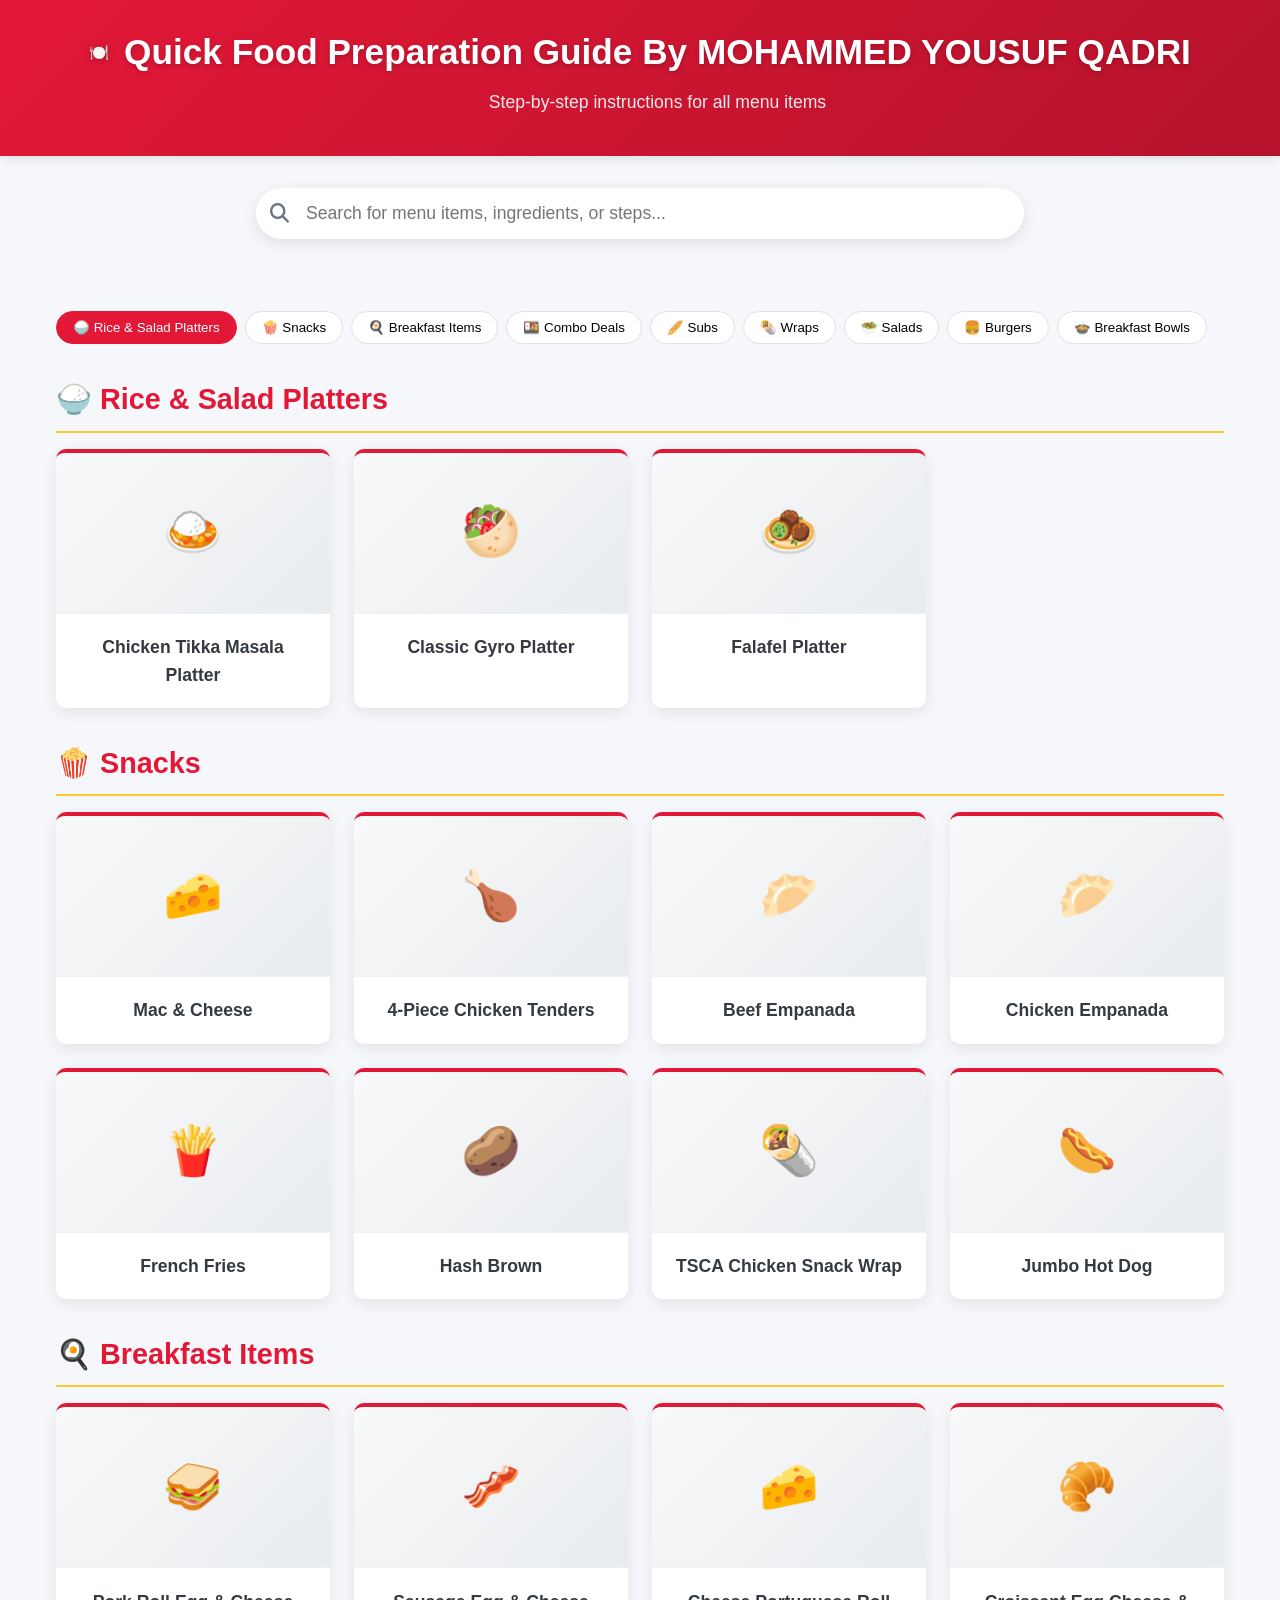
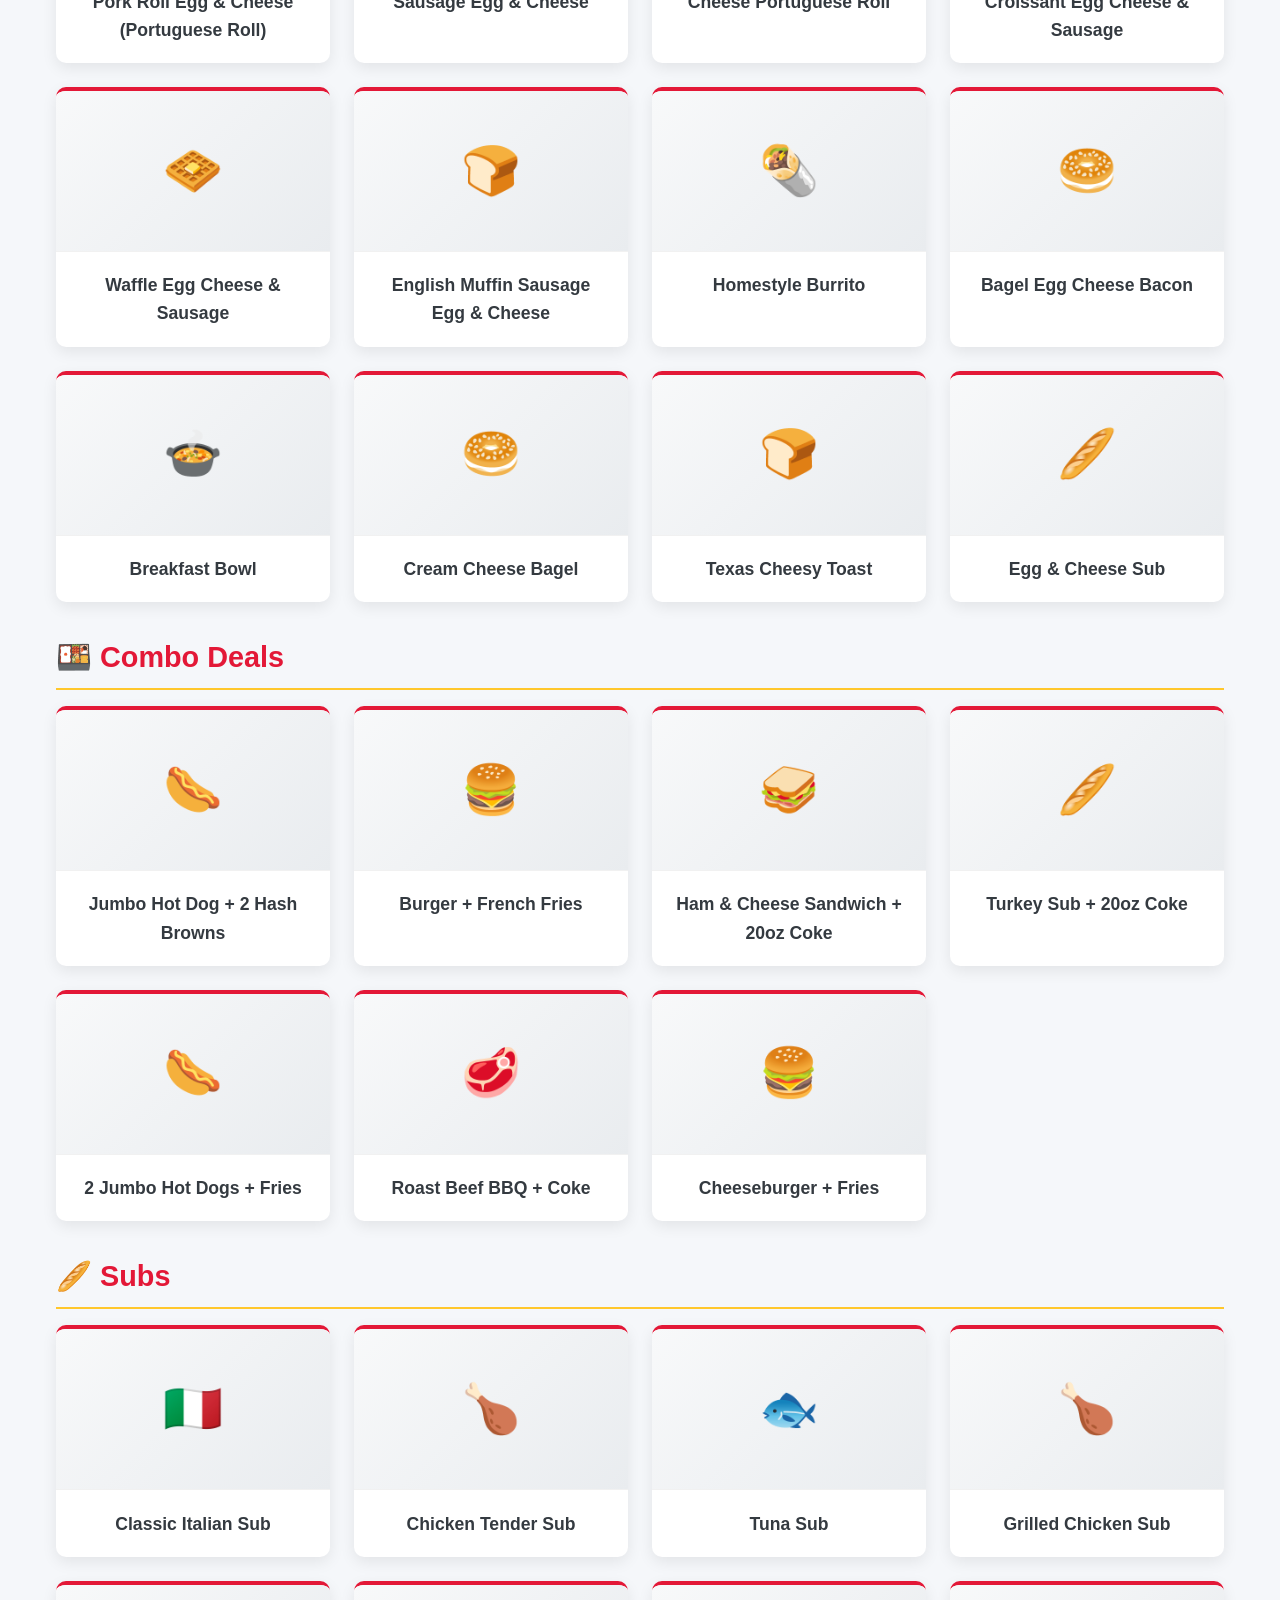
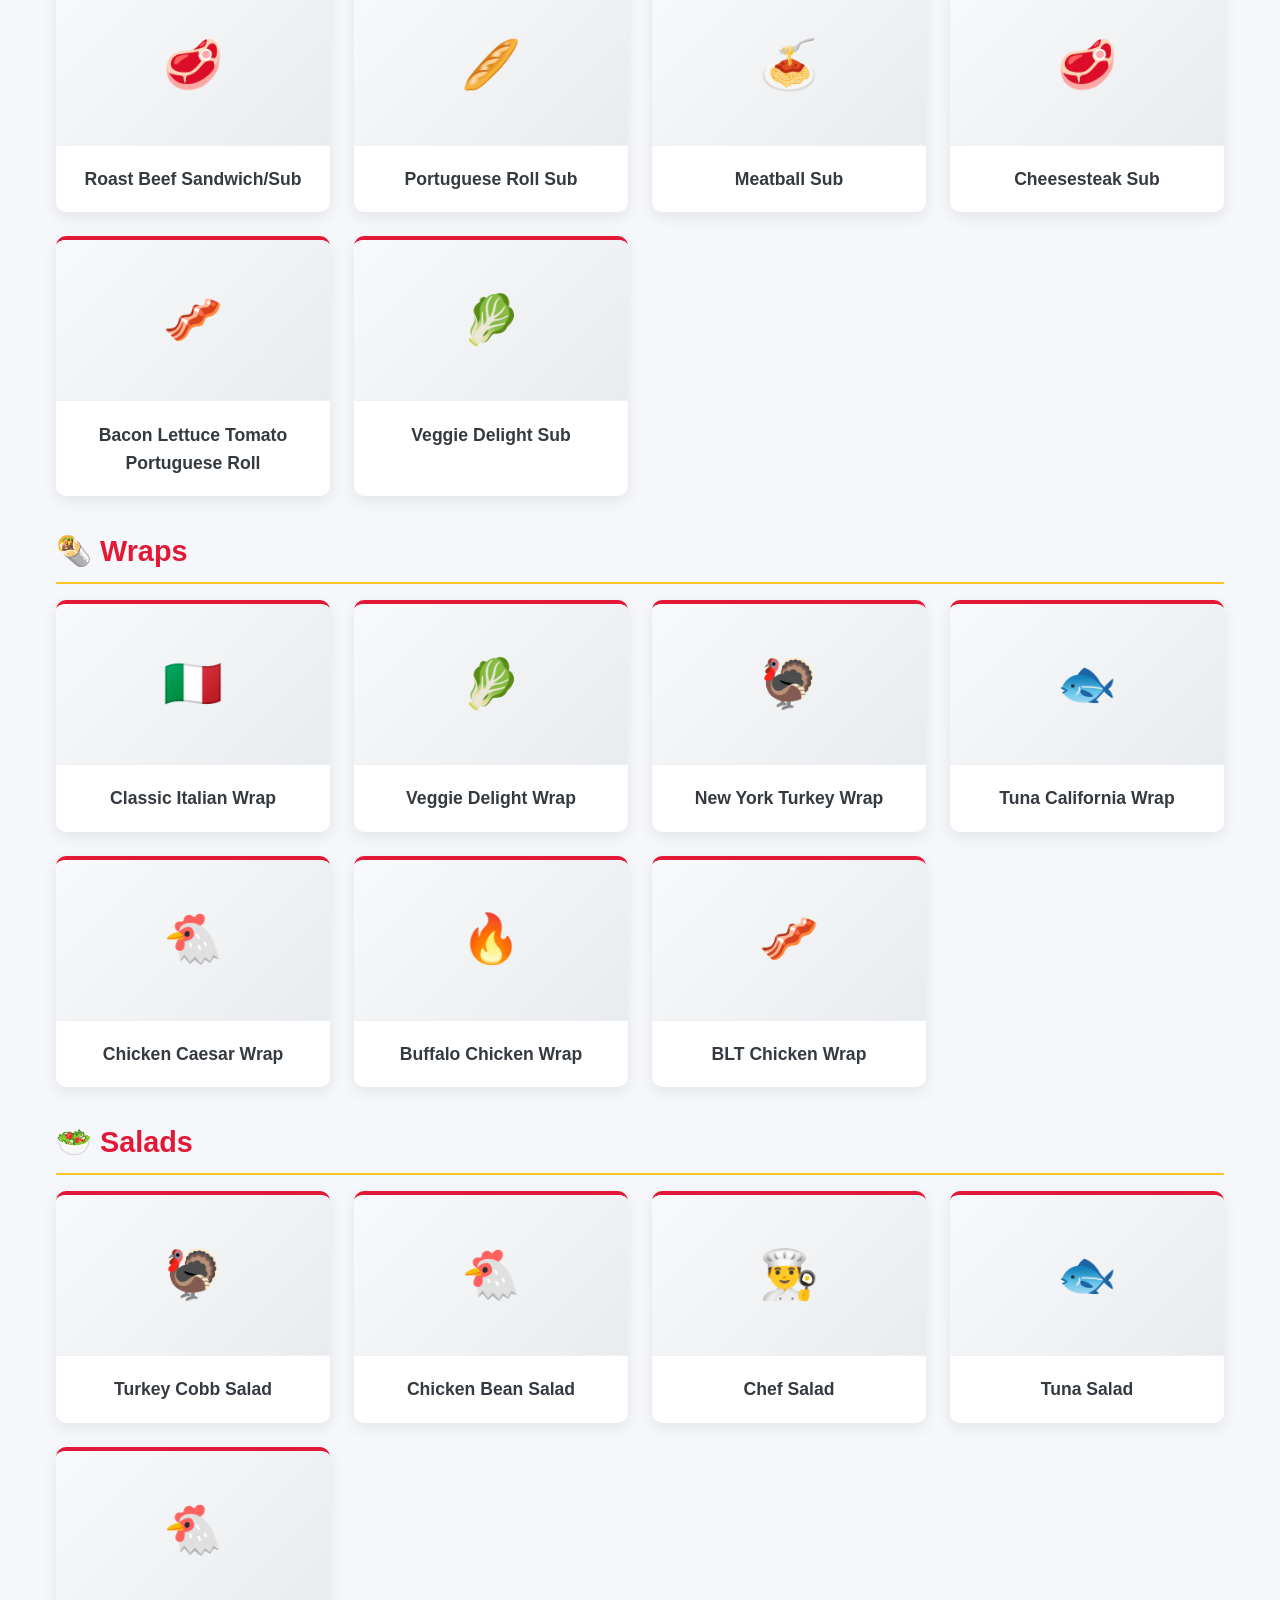
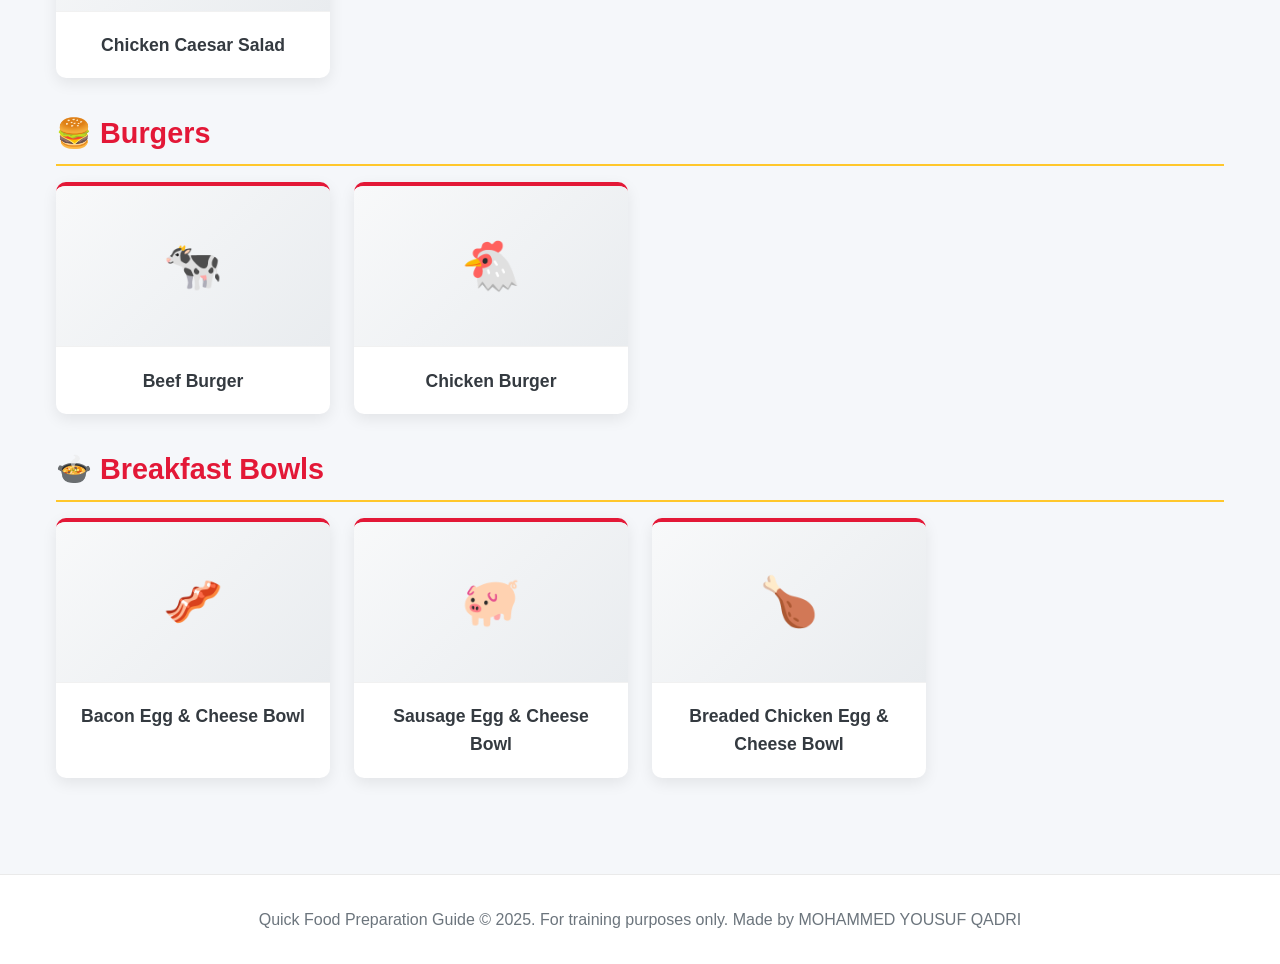
==== index.html @ 15a3b738 "Add files via upload" ====
<!DOCTYPE html>
<html lang="en">
  <head>
    <meta charset="UTF-8" />
    <meta name="viewport" content="width=device-width, initial-scale=1.0" />
    <title>Quick Food Preparation Guide</title>
    <link
      rel="stylesheet"
      href="https://cdnjs.cloudflare.com/ajax/libs/font-awesome/6.4.0/css/all.min.css"
    />
    <link rel="stylesheet" href="style.css" />
  </head>
  <body>
    <header>
      <div class="logo-container">
        <div class="logo">🍽️</div>
        <div>
          <h1>Quick Food Preparation Guide By MOHAMMED YOUSUF QADRI</h1>
          <p class="subtitle">Step-by-step instructions for all menu items</p>
        </div>
      </div>
    </header>

    <div class="search-container">
      <i class="fas fa-search search-icon"></i>
      <input
        type="text"
        class="search-box"
        id="searchInput"
        placeholder="Search for menu items, ingredients, or steps..."
      />
    </div>

    <div class="main-container">
      <div class="section-nav" id="sectionNav">
        <!-- Section navigation buttons will be added here -->
      </div>

      <div id="sectionsContainer">
        <!-- Sections will be dynamically added here -->
      </div>

      <div class="no-results" id="noResults">
        <i class="fas fa-search fa-2x" style="margin-bottom: 1rem"></i>
        <p>No matching items found. Try a different search term.</p>
      </div>
    </div>

    <div class="steps-modal" id="stepsModal">
      <div class="modal-content">
        <div class="modal-header">
          <h2 class="modal-title" id="modalTitle">Procedure Title</h2>
          <button class="close-btn" id="closeModal">&times;</button>
        </div>
        <div class="modal-body" id="modalBody">
          <!-- Content will be dynamically added here -->
        </div>
      </div>
    </div>

    <footer>
      <p>
        Quick Food Preparation Guide &copy; 2025. For training purposes only.
        Made by MOHAMMED YOUSUF QADRI
      </p>
    </footer>

    <script>
      // Food preparation data organized by sections
      const foodSections = [
        {
          id: "rice-salad-platters",
          title: "Rice & Salad Platters",
          icon: "🍚",
          items: [
            {
              id: 1,
              title: "Chicken Tikka Masala Platter",
              image: "🍛",
              ingredients: [
                "3 scoops rice",
                "Chicken chopped",
                "Tikka masala sauce",
              ],
              steps: [
                "Put 3 scoops rice in bowl.",
                "Add chopped chicken tikka.",
                "Pour tikka masala sauce on top.",
                "Mix slightly.",
                "Microwave 30 sec.",
                "Serve.",
              ],
            },
            {
              id: 2,
              title: "Classic Gyro Platter",
              image: "🥙",
              ingredients: ["3 scoops rice", "Gyro slices", "Ranch"],
              steps: [
                "Add 3 scoops rice.",
                "Put gyro pieces on top.",
                "Add ranch on top.",
                "Microwave 30 sec.",
                "Serve.",
              ],
            },
            {
              id: 3,
              title: "Falafel Platter",
              image: "🧆",
              ingredients: ["3 scoops rice", "Falafel pieces", "Ranch"],
              steps: [
                "Add rice.",
                "Add falafel on top.",
                "Add ranch.",
                "Microwave 30 sec.",
                "Serve.",
              ],
            },
          ],
        },
        {
          id: "snacks",
          title: "Snacks",
          icon: "🍿",
          items: [
            {
              id: 1,
              title: "Mac & Cheese",
              image: "🧀",
              ingredients: ["Mac & Cheese", "Cheese (if included)"],
              steps: [
                "Microwave 40 sec",
                "Add cheese (if included)",
                "Microwave 40 sec again",
              ],
            },
            {
              id: 2,
              title: "4-Piece Chicken Tenders",
              image: "🍗",
              ingredients: ["4 chicken tenders", "Sauce of choice"],
              steps: ["Bake/oven until crispy", "Serve with sauce of choice"],
            },
            {
              id: 3,
              title: "Beef Empanada",
              image: "🥟",
              ingredients: ["Beef empanada"],
              steps: ["Bake/oven until golden"],
            },
            {
              id: 4,
              title: "Chicken Empanada",
              image: "🥟",
              ingredients: ["Chicken empanada"],
              steps: ["Bake/oven until golden"],
            },
            {
              id: 5,
              title: "French Fries",
              image: "🍟",
              ingredients: ["French fries", "Salt"],
              steps: ["Oven or fryer until crisp", "Salt & serve"],
            },
            {
              id: 6,
              title: "Hash Brown",
              image: "🥔",
              ingredients: ["Hash brown"],
              steps: ["Oven until crisp"],
            },
            {
              id: 7,
              title: "TSCA Chicken Snack Wrap",
              image: "🌯",
              ingredients: [
                "1 chicken tender",
                "White tortilla",
                "Pepper jack cheese",
              ],
              steps: [
                "Microwave tender 15 sec.",
                "Place tender inside wrap.",
                "Add 1 slice pepper jack cheese.",
                "Roll and serve.",
              ],
            },
            {
              id: 8,
              title: "Jumbo Hot Dog",
              image: "🌭",
              ingredients: [
                "Jumbo hot dog",
                "Hot dog bun",
                "Ketchup/mustard/onions (optional)",
              ],
              steps: [
                "Oven (or steam) until hot",
                "Place in bun",
                "Add ketchup/mustard/onions (optional)",
              ],
            },
          ],
        },
        {
          id: "breakfast",
          title: "Breakfast Items",
          icon: "🍳",
          items: [
            {
              id: 1,
              title: "Pork Roll Egg & Cheese (Portuguese Roll)",
              image: "🥪",
              ingredients: [
                "3 slices pork roll",
                "2 fried eggs",
                "2 yellow cheese slices",
                "Portuguese roll",
              ],
              steps: [
                "Roll → add cheese → add pork → add eggs.",
                "Toast until cheese melts.",
                "Close & serve.",
              ],
            },
            {
              id: 2,
              title: "Sausage Egg & Cheese",
              image: "🥓",
              ingredients: [
                "2 fried eggs",
                "2 sausage patties",
                "Cheese",
                "Bread",
              ],
              steps: ["Bread → cheese → sausage → eggs.", "Toast.", "Serve."],
            },
            {
              id: 3,
              title: "Cheese Portuguese Roll",
              image: "🧀",
              ingredients: [
                "2 slices pork roll",
                "2 yellow cheese",
                "Portuguese roll",
              ],
              steps: ["Build inside roll.", "Toast.", "Serve."],
            },
            {
              id: 4,
              title: "Croissant Egg Cheese & Sausage",
              image: "🥐",
              ingredients: ["1 sausage", "1 egg", "Cheese", "Croissant"],
              steps: [
                "Croissant → cheese → sausage → egg.",
                "Toast lightly.",
                "Serve.",
              ],
            },
            {
              id: 5,
              title: "Waffle Egg Cheese & Sausage",
              image: "🧇",
              ingredients: ["1 sausage", "1 egg", "Cheese", "Waffles"],
              steps: ["Waffles → cheese → sausage → egg.", "Toast.", "Serve."],
            },
            {
              id: 6,
              title: "English Muffin Sausage Egg & Cheese",
              image: "🍞",
              ingredients: [
                "2 pork",
                "2 fried eggs",
                "2 cheese slices",
                "English muffin",
              ],
              steps: ["Muffin → cheese → pork → eggs.", "Toast.", "Serve."],
            },
            {
              id: 7,
              title: "Homestyle Burrito",
              image: "🌯",
              ingredients: [
                "1 pork",
                "1 scrambled egg",
                "Cheddar cheese",
                "Burrito tortilla",
              ],
              steps: [
                "Microwave pork 30 sec, chop it.",
                "Add 1 scrambled egg.",
                "Add 1 scoop cheddar.",
                "Roll burrito.",
                "Toast if needed.",
              ],
            },
            {
              id: 8,
              title: "Bagel Egg Cheese Bacon",
              image: "🥯",
              ingredients: ["2 eggs", "2 bacon", "Cheese", "Bagel"],
              steps: ["Bagel → cheese → eggs → bacon.", "Toast.", "Serve."],
            },
            {
              id: 9,
              title: "Breakfast Bowl",
              image: "🍲",
              ingredients: ["Scrambled eggs", "Pork", "Cheddar cheese"],
              steps: [
                "Add 2 scrambled eggs.",
                "Add 1 scoop pork.",
                "Add cheese.",
                "Microwave 30 sec.",
                "Serve.",
              ],
            },
            {
              id: 10,
              title: "Cream Cheese Bagel",
              image: "🥯",
              ingredients: ["Bagel", "Cream cheese"],
              steps: ["Toast bagel", "Spread cream cheese", "Serve"],
            },
            {
              id: 11,
              title: "Texas Cheesy Toast",
              image: "🍞",
              ingredients: ["Bread", "Cheese slices"],
              steps: ["Add cheese slices", "Toast open-face", "Serve"],
            },
            {
              id: 12,
              title: "Egg & Cheese Sub",
              image: "🥖",
              ingredients: ["Scrambled eggs", "Cheese", "Sub roll"],
              steps: [
                "Sub roll → cheese → scrambled eggs.",
                "Toast.",
                "Serve.",
              ],
            },
          ],
        },
        {
          id: "combo-deals",
          title: "Combo Deals",
          icon: "🍱",
          items: [
            {
              id: 1,
              title: "Jumbo Hot Dog + 2 Hash Browns",
              image: "🌭",
              ingredients: ["Jumbo hot dog", "Hot dog bun", "2 hash browns"],
              steps: [
                "Heat hot dog.",
                "Toast bun.",
                "Oven hash browns until crisp.",
                "Serve as combo.",
              ],
            },
            {
              id: 2,
              title: "Burger + French Fries",
              image: "🍔",
              ingredients: [
                "1 burger patty",
                "2 cheese slices",
                "Burger bun",
                "French fries",
              ],
              steps: [
                "Cook burger patty.",
                "Add cheese → let melt.",
                "Toast bun.",
                "Cook fries.",
                "Assemble and serve.",
              ],
            },
            {
              id: 3,
              title: "Ham & Cheese Sandwich + 20oz Coke",
              image: "🥪",
              ingredients: [
                "4 slices ham",
                "4 slices cheese",
                "Bread",
                "20oz Coke",
              ],
              steps: [
                "Sandwich → layered ham + cheese.",
                "Toast if needed.",
                "Serve with Coke.",
              ],
            },
            {
              id: 4,
              title: "Turkey Sub + 20oz Coke",
              image: "🥖",
              ingredients: [
                "4 slices turkey",
                "2 slices cheese",
                "Sub roll",
                "20oz Coke",
              ],
              steps: [
                "Build sub in roll.",
                "Toast optional.",
                "Serve with Coke.",
              ],
            },
            {
              id: 5,
              title: "2 Jumbo Hot Dogs + Fries",
              image: "🌭",
              ingredients: [
                "2 jumbo hot dogs",
                "2 hot dog buns",
                "French fries",
              ],
              steps: [
                "Heat dogs",
                "Toast buns",
                "Make fries",
                "Serve all together",
              ],
            },
            {
              id: 6,
              title: "Roast Beef BBQ + Coke",
              image: "🥩",
              ingredients: [
                "4 slices roast beef",
                "BBQ sauce",
                "2 slices cheese",
                "Roll",
                "Coke",
              ],
              steps: [
                "Roll → cheese → roast beef → BBQ.",
                "Toast.",
                "Serve with drink.",
              ],
            },
            {
              id: 7,
              title: "Cheeseburger + Fries",
              image: "🍔",
              ingredients: [
                "1 burger patty",
                "2 cheese slices",
                "Burger bun",
                "French fries",
              ],
              steps: [
                "Cook burger patty.",
                "Add cheese → let melt.",
                "Toast bun.",
                "Cook fries.",
                "Assemble and serve.",
              ],
            },
          ],
        },
        {
          id: "subs",
          title: "Subs",
          icon: "🥖",
          items: [
            {
              id: 1,
              title: "Classic Italian Sub",
              image: "🇮🇹",
              ingredients: [
                "4 ham",
                "4 salami",
                "3 pepperoni",
                "2 cheese",
                "Lettuce",
                "Tomato",
                "Onions",
                "Oil/vinegar",
              ],
              steps: [
                "Build meats on roll.",
                "Add cheese.",
                "Toast optional.",
                "Add lettuce, tomato, onions.",
                "Add oil/vinegar + season.",
              ],
            },
            {
              id: 2,
              title: "Chicken Tender Sub",
              image: "🍗",
              ingredients: [
                "2 chicken tenders",
                "2 cheese",
                "Sub roll",
                "Veggies",
                "Sauce",
              ],
              steps: [
                "Roll → cheese → tenders.",
                "Toast.",
                "Add veggies + sauce.",
              ],
            },
            {
              id: 3,
              title: "Tuna Sub",
              image: "🐟",
              ingredients: ["2 scoops tuna", "2 cheese", "Sub roll", "Veggies"],
              steps: ["Roll → cheese → tuna.", "Skip toast.", "Add veggies."],
            },
            {
              id: 4,
              title: "Grilled Chicken Sub",
              image: "🍗",
              ingredients: [
                "Grilled chicken",
                "Cheese",
                "Sub roll",
                "Veggies",
                "Sauce",
              ],
              steps: [
                "Roll → cheese → grilled chicken.",
                "Toast.",
                "Add veggies + sauce.",
              ],
            },
            {
              id: 5,
              title: "Roast Beef Sandwich/Sub",
              image: "🥩",
              ingredients: [
                "4 slices roast beef",
                "Cheese",
                "Roll",
                "Toppings",
              ],
              steps: [
                "Roll → cheese → roast beef.",
                "Toast optional.",
                "Add toppings.",
              ],
            },
            {
              id: 6,
              title: "Portuguese Roll Sub",
              image: "🥖",
              ingredients: ["Beef", "2 cheese", "Portuguese roll", "Toppings"],
              steps: [
                "Portuguese roll → cheese → beef.",
                "Toast.",
                "Add toppings.",
              ],
            },
            {
              id: 7,
              title: "Meatball Sub",
              image: "🍝",
              ingredients: ["4 meatballs", "Mozzarella", "Sub roll", "Sauce"],
              steps: [
                "Mix meatballs with sauce.",
                "Microwave 30 sec.",
                "Roll → cheese → meatballs.",
                "Toast.",
              ],
            },
            {
              id: 8,
              title: "Cheesesteak Sub",
              image: "🥩",
              ingredients: [
                "2 scoops steak",
                "2 cheese slices",
                "Sub roll",
                "Veggies",
              ],
              steps: [
                "Heat steak 30 sec.",
                "Build with cheese.",
                "Toast.",
                "Add veggies.",
              ],
            },
            {
              id: 9,
              title: "Bacon Lettuce Tomato Portuguese Roll",
              image: "🥓",
              ingredients: [
                "3 bacon",
                "Cheese",
                "Portuguese roll",
                "Lettuce",
                "Tomato",
              ],
              steps: [
                "Microwave bacon 15 sec.",
                "Add cheese.",
                "Toast.",
                "Add lettuce + tomato.",
              ],
            },
            {
              id: 10,
              title: "Veggie Delight Sub",
              image: "🥬",
              ingredients: ["Any veggies", "2 cheese", "Sub roll"],
              steps: ["Build veggies.", "Add cheese.", "Toast optional."],
            },
          ],
        },
        {
          id: "wraps",
          title: "Wraps",
          icon: "🌯",
          items: [
            {
              id: 1,
              title: "Classic Italian Wrap",
              image: "🇮🇹",
              ingredients: [
                "Ham",
                "Salami",
                "Pepperoni",
                "Cheese",
                "Tortilla",
                "Lettuce",
                "Tomato",
              ],
              steps: [
                "Tortilla → cheese → meats.",
                "Warm lightly.",
                "Add lettuce + tomato.",
                "Wrap tight.",
              ],
            },
            {
              id: 2,
              title: "Veggie Delight Wrap",
              image: "🥬",
              ingredients: ["Veggies", "Cheese", "Tortilla"],
              steps: ["Spread cheese on wrap.", "Add veggies.", "Roll + cut."],
            },
            {
              id: 3,
              title: "New York Turkey Wrap",
              image: "🦃",
              ingredients: ["Turkey", "Swiss cheese", "Veggies", "Tortilla"],
              steps: [
                "Add cheese → turkey → warm lightly.",
                "Add veggies.",
                "Wrap.",
              ],
            },
            {
              id: 4,
              title: "Tuna California Wrap",
              image: "🐟",
              ingredients: ["2 scoops tuna", "Lettuce", "Tomato", "Tortilla"],
              steps: ["Add tuna.", "Add veggies.", "Wrap tight."],
            },
            {
              id: 5,
              title: "Chicken Caesar Wrap",
              image: "🐔",
              ingredients: [
                "Chicken",
                "Parmesan",
                "Caesar dressing",
                "Tortilla",
              ],
              steps: ["Add chicken.", "Add cheese.", "Add dressing.", "Wrap."],
            },
            {
              id: 6,
              title: "Buffalo Chicken Wrap",
              image: "🔥",
              ingredients: [
                "Buffalo chicken",
                "Cheese",
                "Lettuce/onion",
                "Tortilla",
              ],
              steps: [
                "Warm chicken.",
                "Add cheese.",
                "Add lettuce/onion.",
                "Wrap.",
              ],
            },
            {
              id: 7,
              title: "BLT Chicken Wrap",
              image: "🥓",
              ingredients: [
                "Bacon",
                "Lettuce",
                "Tomato",
                "Chicken",
                "Tortilla",
              ],
              steps: ["Warm bacon.", "Add chicken + veggies.", "Wrap."],
            },
          ],
        },
        {
          id: "salads",
          title: "Salads",
          icon: "🥗",
          items: [
            {
              id: 1,
              title: "Turkey Cobb Salad",
              image: "🦃",
              ingredients: [
                "4 slices turkey chopped",
                "Greens",
                "Cheese",
                "Dressing",
              ],
              steps: ["Base greens → protein → cheese → dressing"],
            },
            {
              id: 2,
              title: "Chicken Bean Salad",
              image: "🐔",
              ingredients: ["Chicken", "Beans", "Greens", "Cheese", "Dressing"],
              steps: ["Base greens → protein → cheese → dressing"],
            },
            {
              id: 3,
              title: "Chef Salad",
              image: "👨‍🍳",
              ingredients: ["Assorted meats", "Greens", "Cheese", "Dressing"],
              steps: ["Base greens → protein → cheese → dressing"],
            },
            {
              id: 4,
              title: "Tuna Salad",
              image: "🐟",
              ingredients: ["2 scoops tuna", "Greens", "Cheese", "Dressing"],
              steps: ["Base greens → protein → cheese → dressing"],
            },
            {
              id: 5,
              title: "Chicken Caesar Salad",
              image: "🐔",
              ingredients: ["Chicken", "Parmesan", "Caesar dressing", "Greens"],
              steps: ["Base greens → protein → cheese → dressing"],
            },
          ],
        },
        {
          id: "burgers",
          title: "Burgers",
          icon: "🍔",
          items: [
            {
              id: 1,
              title: "Beef Burger",
              image: "🐄",
              ingredients: [
                "1 beef patty",
                "1 cheese slice",
                "Burger bun",
                "Lettuce",
                "Tomato",
                "Onion",
              ],
              steps: [
                "Toast bun",
                "Cook beef patty",
                "Melt cheese on patty",
                "Add lettuce/tomato/onion",
                "Assemble and serve",
              ],
            },
            {
              id: 2,
              title: "Chicken Burger",
              image: "🐔",
              ingredients: [
                "Chicken patty",
                "Cheese (optional)",
                "Burger bun",
                "Toppings",
              ],
              steps: [
                "Toast bun",
                "Cook chicken patty",
                "Add cheese if included",
                "Add toppings",
                "Assemble and serve",
              ],
            },
          ],
        },
        {
          id: "breakfast-bowls",
          title: "Breakfast Bowls",
          icon: "🍲",
          items: [
            {
              id: 1,
              title: "Bacon Egg & Cheese Bowl",
              image: "🥓",
              ingredients: ["3 bacon", "Scrambled eggs", "Cheddar cheese"],
              steps: [
                "Microwave bacon 15 sec",
                "Add scrambled eggs",
                "Add cheddar cheese",
                "Microwave 30 sec",
              ],
            },
            {
              id: 2,
              title: "Sausage Egg & Cheese Bowl",
              image: "🐖",
              ingredients: ["2 pork", "2 scrambled eggs", "Cheese"],
              steps: [
                "Add pork",
                "Add scrambled eggs",
                "Add cheese",
                "Microwave 30 sec",
              ],
            },
            {
              id: 3,
              title: "Breaded Chicken Egg & Cheese Bowl",
              image: "🍗",
              ingredients: ["Breaded chicken", "Egg", "Cheese"],
              steps: [
                "Add breaded chicken",
                "Add egg",
                "Add cheese",
                "Microwave 30 sec",
              ],
            },
          ],
        },
      ];

      // DOM elements
      const sectionNav = document.getElementById("sectionNav");
      const sectionsContainer = document.getElementById("sectionsContainer");
      const searchInput = document.getElementById("searchInput");
      const noResults = document.getElementById("noResults");
      const stepsModal = document.getElementById("stepsModal");
      const modalTitle = document.getElementById("modalTitle");
      const modalBody = document.getElementById("modalBody");
      const closeModal = document.getElementById("closeModal");

      // Function to render section navigation
      function renderSectionNav() {
        sectionNav.innerHTML = "";

        foodSections.forEach((section) => {
          const button = document.createElement("button");
          button.className = "section-btn";
          button.textContent = `${section.icon} ${section.title}`;
          button.dataset.section = section.id;

          button.addEventListener("click", () => {
            // Remove active class from all buttons
            document.querySelectorAll(".section-btn").forEach((btn) => {
              btn.classList.remove("active");
            });

            // Add active class to clicked button
            button.classList.add("active");

            // Scroll to section
            const sectionElement = document.getElementById(section.id);
            if (sectionElement) {
              sectionElement.scrollIntoView({ behavior: "smooth" });
            }
          });

          sectionNav.appendChild(button);
        });

        // Set first section as active
        if (sectionNav.firstChild) {
          sectionNav.firstChild.classList.add("active");
        }
      }

      // Function to render all sections
      function renderSections(sections) {
        sectionsContainer.innerHTML = "";

        if (sections.length === 0) {
          noResults.style.display = "block";
          return;
        }

        noResults.style.display = "none";

        sections.forEach((section) => {
          const sectionElement = document.createElement("div");
          sectionElement.id = section.id;

          const sectionTitle = document.createElement("h2");
          sectionTitle.className = "section-title";
          sectionTitle.textContent = `${section.icon} ${section.title}`;

          const folderGrid = document.createElement("div");
          folderGrid.className = "folder-grid";

          section.items.forEach((item) => {
            const folderElement = document.createElement("div");
            folderElement.className = "folder";
            folderElement.innerHTML = `
                <div class="folder-img">${item.image}</div>
                <div class="folder-title">${item.title}</div>
            `;

            folderElement.addEventListener("click", () => {
              openModal(item);
            });

            folderGrid.appendChild(folderElement);
          });

          sectionElement.appendChild(sectionTitle);
          sectionElement.appendChild(folderGrid);
          sectionsContainer.appendChild(sectionElement);
        });
      }

      // Function to open modal with item details
      function openModal(item) {
        modalTitle.textContent = item.title;
        modalBody.innerHTML = "";

        // Add ingredients section
        if (item.ingredients && item.ingredients.length > 0) {
          const ingredientsSection = document.createElement("div");
          ingredientsSection.className = "ingredients";
          ingredientsSection.innerHTML = `
            <h3><i class="fas fa-list"></i> Ingredients</h3>
            <ul class="ingredients-list">
                ${item.ingredients
                  .map((ingredient) => `<li>${ingredient}</li>`)
                  .join("")}
            </ul>
        `;
          modalBody.appendChild(ingredientsSection);
        }

        // Add steps section
        if (item.steps && item.steps.length > 0) {
          item.steps.forEach((step, index) => {
            const stepElement = document.createElement("div");
            stepElement.className = "step";
            stepElement.innerHTML = `
                <h3 class="step-title">
                    <span class="step-number">${index + 1}</span>
                    ${step}
                </h3>
            `;
            modalBody.appendChild(stepElement);
          });
        }

        stepsModal.style.display = "block";
      }

      // Function to filter items based on search input
      function filterItems() {
        const searchTerm = searchInput.value.toLowerCase();

        if (searchTerm === "") {
          renderSections(foodSections);
          return;
        }

        const filteredSections = foodSections
          .map((section) => {
            const filteredItems = section.items.filter((item) => {
              return (
                item.title.toLowerCase().includes(searchTerm) ||
                (item.ingredients &&
                  item.ingredients.some((ingredient) =>
                    ingredient.toLowerCase().includes(searchTerm)
                  )) ||
                (item.steps &&
                  item.steps.some((step) =>
                    step.toLowerCase().includes(searchTerm)
                  ))
              );
            });

            return {
              ...section,
              items: filteredItems,
            };
          })
          .filter((section) => section.items.length > 0);

        renderSections(filteredSections);
      }

      // Event listeners
      searchInput.addEventListener("input", filterItems);

      closeModal.addEventListener("click", () => {
        stepsModal.style.display = "none";
      });

      window.addEventListener("click", (event) => {
        if (event.target === stepsModal) {
          stepsModal.style.display = "none";
        }
      });

      // Initial render
      renderSectionNav();
      renderSections(foodSections);
    </script>
  </body>
</html>
---- style.css ----
* {
    margin: 0;
    padding: 0;
    box-sizing: border-box;
    font-family: 'Segoe UI', Tahoma, Geneva, Verdana, sans-serif;
}

:root {
    --primary: #e31837;
    --primary-dark: #b5122b;
    --secondary: #ffc72c;
    --light: #f8f9fa;
    --dark: #343a40;
    --gray: #6c757d;
    --success: #28a745;
}

body {
    background-color: #f5f7fa;
    color: #333;
    line-height: 1.6;
}

header {
    background: linear-gradient(135deg, var(--primary) 0%, var(--primary-dark) 100%);
    color: white;
    padding: 1.5rem;
    text-align: center;
    box-shadow: 0 2px 10px rgba(0, 0, 0, 0.1);
    position: relative;
    overflow: hidden;
}

.logo-container {
    display: flex;
    align-items: center;
    justify-content: center;
    margin-bottom: 1rem;
}

.logo {
    height: 60px;
    margin-right: 15px;
    filter: drop-shadow(0 2px 4px rgba(0,0,0,0.2));
}

h1 {
    font-size: 2.2rem;
    margin-bottom: 0.5rem;
    text-shadow: 0 2px 4px rgba(0,0,0,0.2);
}

.subtitle {
    font-size: 1.1rem;
    opacity: 0.9;
}

.search-container {
    max-width: 800px;
    margin: 2rem auto;
    padding: 0 1rem;
    position: relative;
}

.search-box {
    width: 100%;
    padding: 15px 20px 15px 50px;
    font-size: 1.1rem;
    border: none;
    border-radius: 50px;
    box-shadow: 0 4px 15px rgba(0, 0, 0, 0.1);
    outline: none;
    transition: all 0.3s ease;
}

.search-box:focus {
    box-shadow: 0 4px 20px rgba(0, 0, 0, 0.15);
}

.search-icon {
    position: absolute;
    left: 30px;
    top: 50%;
    transform: translateY(-50%);
    color: var(--gray);
    font-size: 1.2rem;
}

.main-container {
    max-width: 1200px;
    margin: 0 auto;
    padding: 1rem;
}

.section-title {
    font-size: 1.8rem;
    color: var(--primary);
    margin: 2rem 0 1rem;
    padding-bottom: 0.5rem;
    border-bottom: 2px solid var(--secondary);
}

.folder-grid {
    display: grid;
    grid-template-columns: repeat(auto-fill, minmax(250px, 1fr));
    gap: 1.5rem;
    margin-bottom: 2rem;
}

.folder {
    background: white;
    border-radius: 10px;
    overflow: hidden;
    box-shadow: 0 5px 15px rgba(0, 0, 0, 0.08);
    transition: all 0.3s ease;
    cursor: pointer;
    border-top: 4px solid var(--primary);
}

.folder:hover {
    transform: translateY(-5px);
    box-shadow: 0 10px 25px rgba(0, 0, 0, 0.15);
}

.folder-img {
    width: 100%;
    height: 160px;
    object-fit: cover;
    background: linear-gradient(135deg, #f8f9fa 0%, #e9ecef 100%);
    display: flex;
    align-items: center;
    justify-content: center;
    font-size: 3rem;
    color: var(--primary);
}

.folder-title {
    padding: 1.2rem;
    text-align: center;
    font-weight: 600;
    font-size: 1.1rem;
    color: var(--dark);
    border-top: 1px solid #f1f1f1;
}

.steps-modal {
    display: none;
    position: fixed;
    top: 0;
    left: 0;
    width: 100%;
    height: 100%;
    background-color: rgba(0, 0, 0, 0.7);
    z-index: 1000;
    overflow-y: auto;
    padding: 20px;
}

.modal-content {
    background-color: white;
    margin: 2% auto;
    width: 90%;
    max-width: 800px;
    border-radius: 10px;
    box-shadow: 0 5px 30px rgba(0, 0, 0, 0.3);
    animation: modalFade 0.3s;
    overflow: hidden;
}

@keyframes modalFade {
    from {opacity: 0; transform: translateY(-20px);}
    to {opacity: 1; transform: translateY(0);}
}

.modal-header {
    padding: 1.5rem;
    background: linear-gradient(135deg, var(--primary) 0%, var(--primary-dark) 100%);
    color: white;
    display: flex;
    justify-content: space-between;
    align-items: center;
}

.modal-title {
    font-size: 1.5rem;
    font-weight: 600;
}

.close-btn {
    background: none;
    border: none;
    color: white;
    font-size: 1.8rem;
    cursor: pointer;
    transition: transform 0.2s;
}

.close-btn:hover {
    transform: scale(1.2);
}

.modal-body {
    padding: 2rem;
    max-height: 70vh;
    overflow-y: auto;
}

.ingredients {
    background-color: #f8f9fa;
    padding: 1.5rem;
    border-radius: 8px;
    margin-bottom: 1.5rem;
}

.ingredients h3 {
    color: var(--primary);
    margin-bottom: 0.8rem;
    display: flex;
    align-items: center;
}

.ingredients h3 i {
    margin-right: 10px;
}

.ingredients-list {
    list-style-type: none;
}

.ingredients-list li {
    padding: 0.3rem 0;
    border-bottom: 1px dashed #dee2e6;
}

.ingredients-list li:last-child {
    border-bottom: none;
}

.step {
    margin-bottom: 1.5rem;
    padding-bottom: 1.5rem;
    border-bottom: 1px solid #eee;
}

.step:last-child {
    border-bottom: none;
    margin-bottom: 0;
}

.step-title {
    font-size: 1.2rem;
    color: var(--primary);
    margin-bottom: 0.8rem;
    display: flex;
    align-items: center;
}

.step-number {
    display: inline-flex;
    align-items: center;
    justify-content: center;
    width: 28px;
    height: 28px;
    background-color: var(--primary);
    color: white;
    border-radius: 50%;
    margin-right: 10px;
    font-size: 0.9rem;
}

.step-content {
    padding-left: 38px;
}

.no-results {
    text-align: center;
    padding: 2rem;
    font-size: 1.2rem;
    color: var(--gray);
    display: none;
}

footer {
    text-align: center;
    padding: 2rem;
    margin-top: 3rem;
    color: var(--gray);
    border-top: 1px solid #eaeaea;
    background-color: white;
}

.section-nav {
    display: flex;
    flex-wrap: wrap;
    gap: 0.5rem;
    margin: 1.5rem 0;
}

.section-btn {
    padding: 0.5rem 1rem;
    background-color: white;
    border: 1px solid #dee2e6;
    border-radius: 50px;
    cursor: pointer;
    transition: all 0.3s ease;
    font-weight: 500;
}

.section-btn:hover {
    background-color: #f8f9fa;
}

.section-btn.active {
    background-color: var(--primary);
    color: white;
    border-color: var(--primary);
}

@media (max-width: 768px) {
    .folder-grid {
        grid-template-columns: repeat(auto-fill, minmax(200px, 1fr));
        gap: 1.5rem;
    }
    
    .modal-content {
        width: 95%;
        margin: 5% auto;
    }
    
    h1 {
        font-size: 1.8rem;
    }
    
    .section-nav {
        justify-content: center;
    }
}
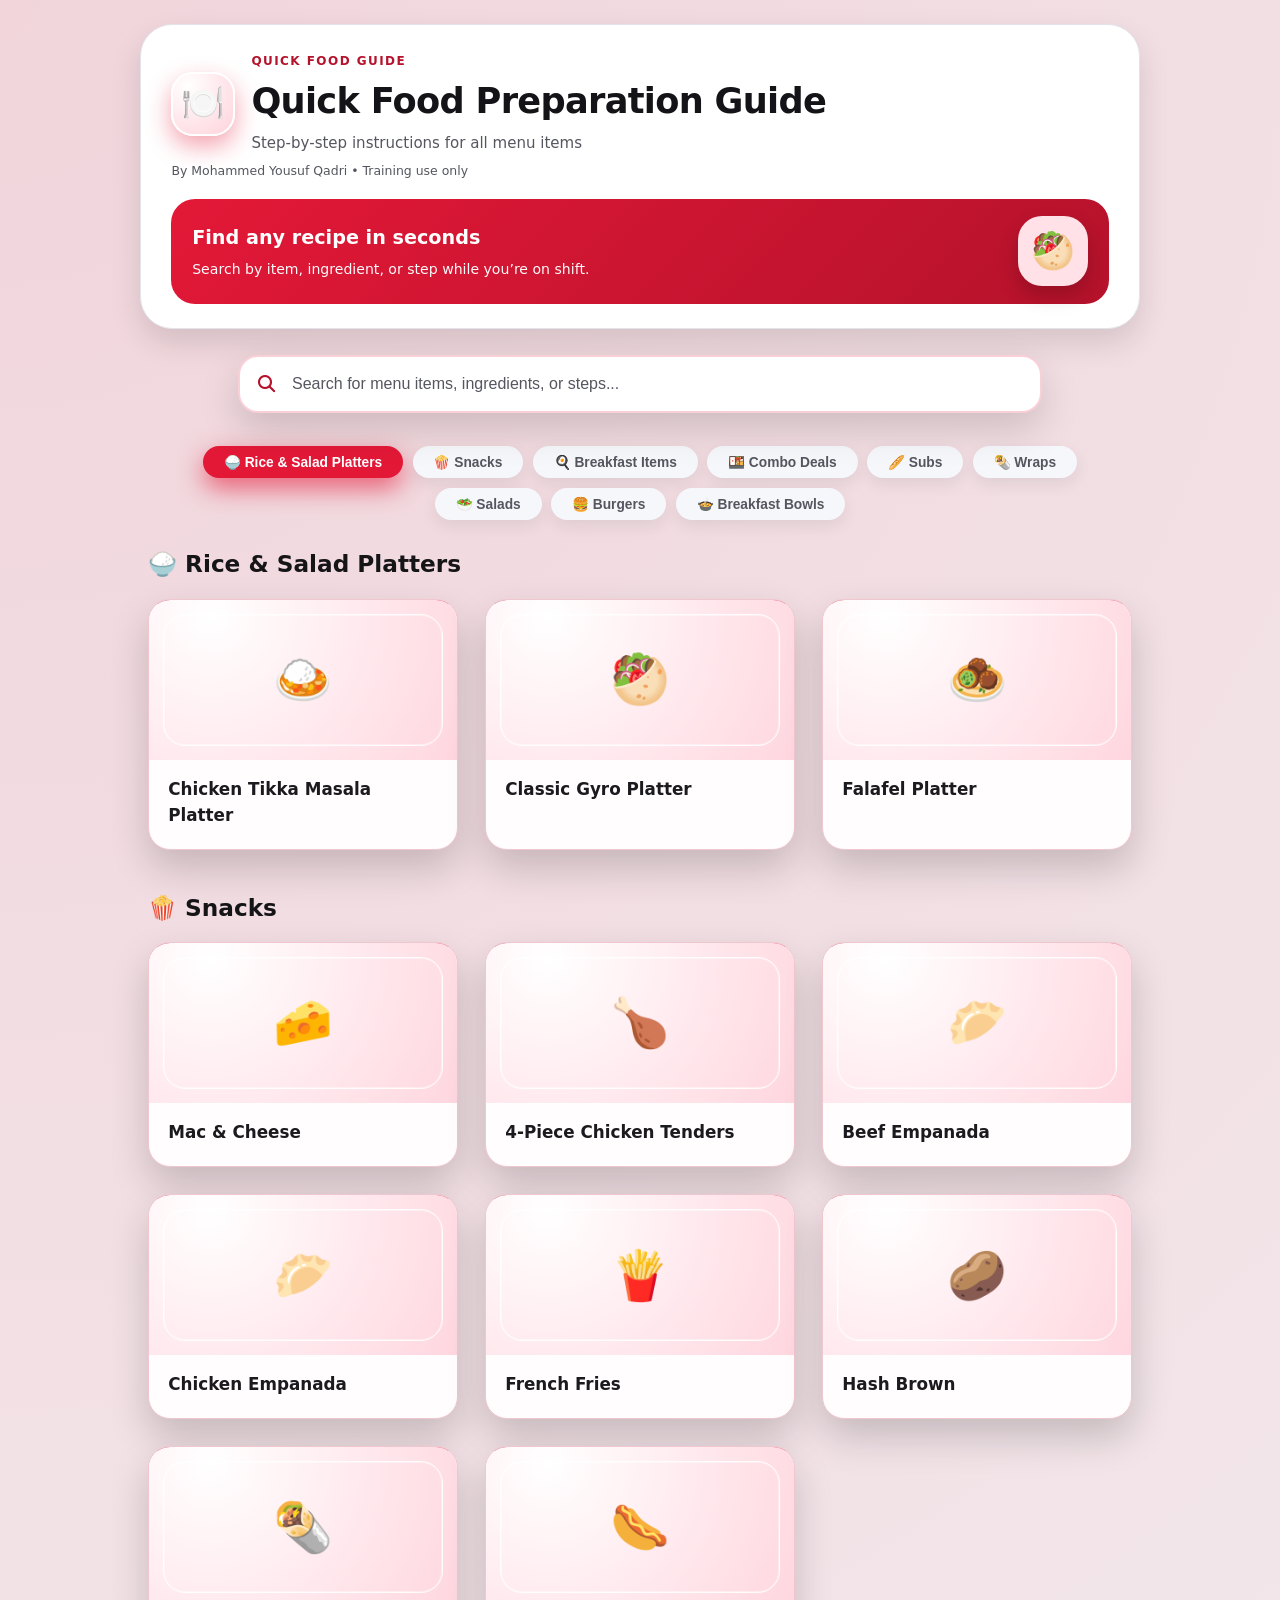
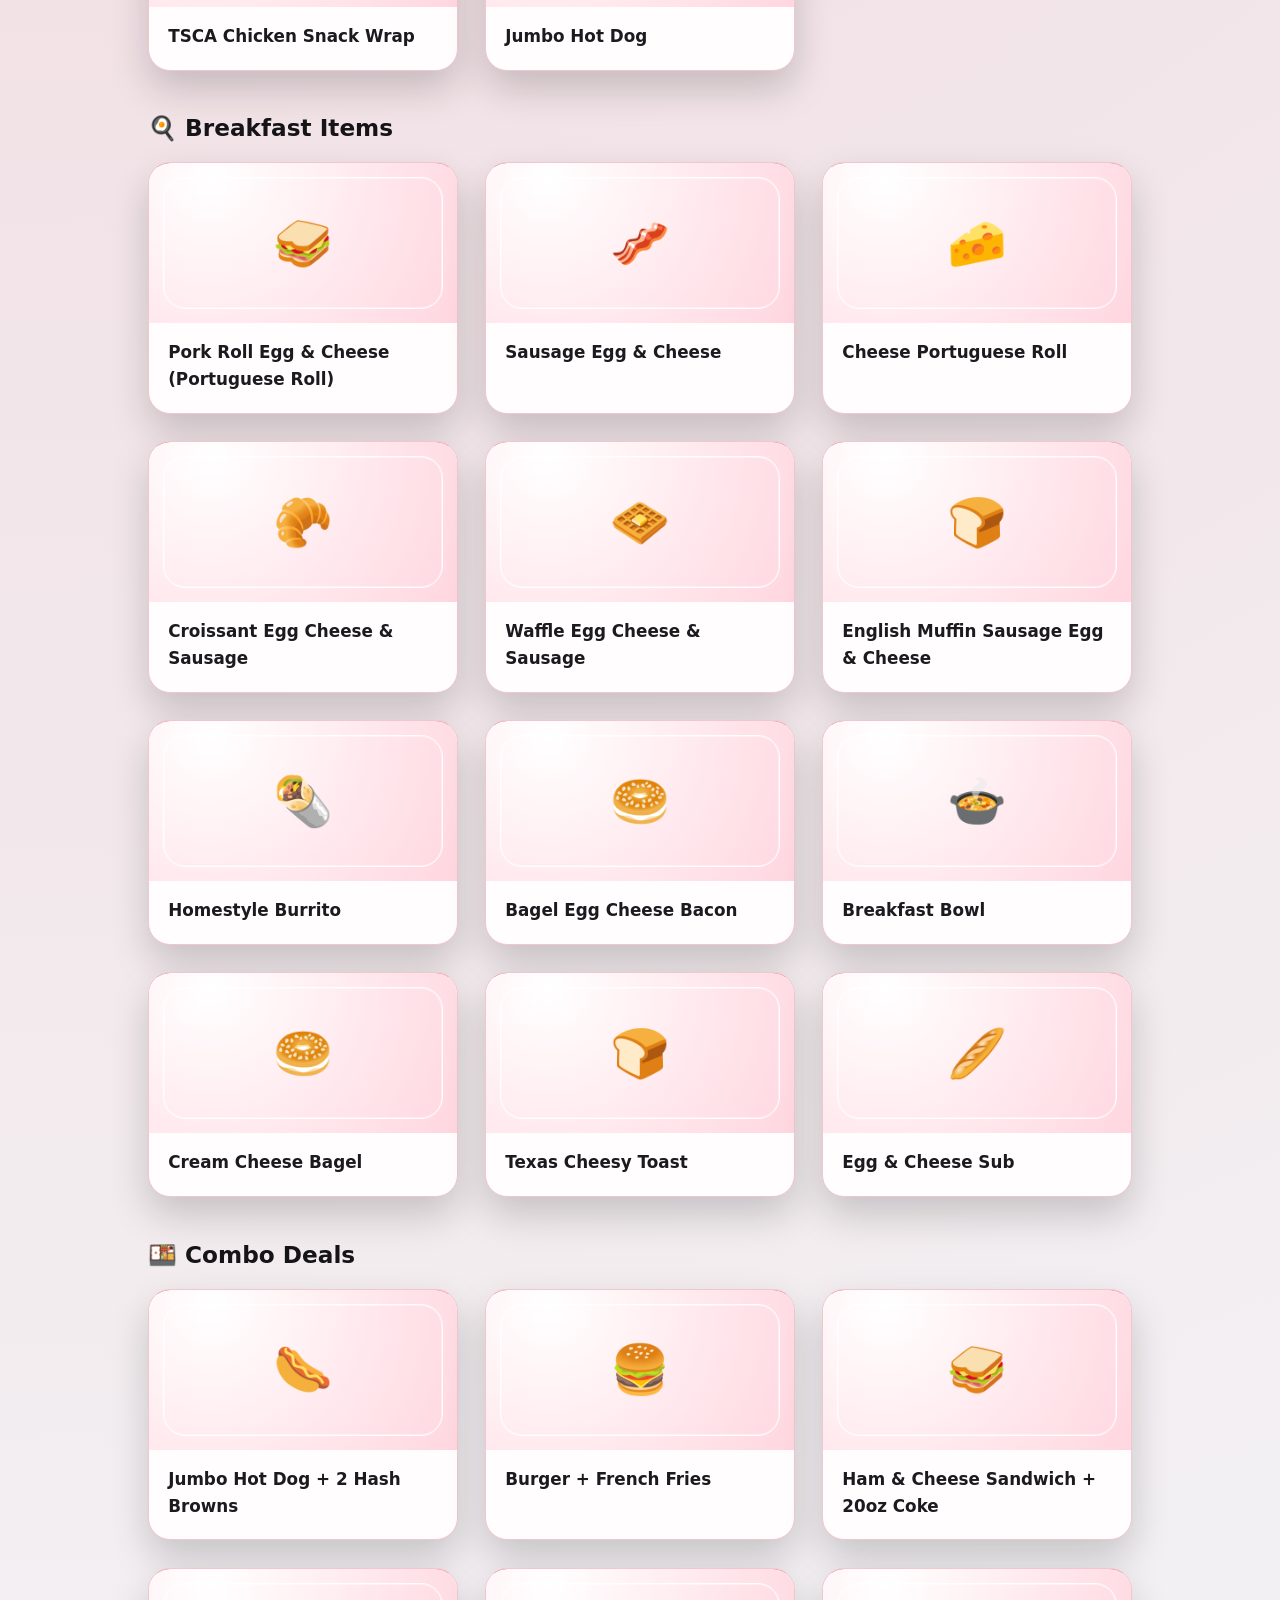
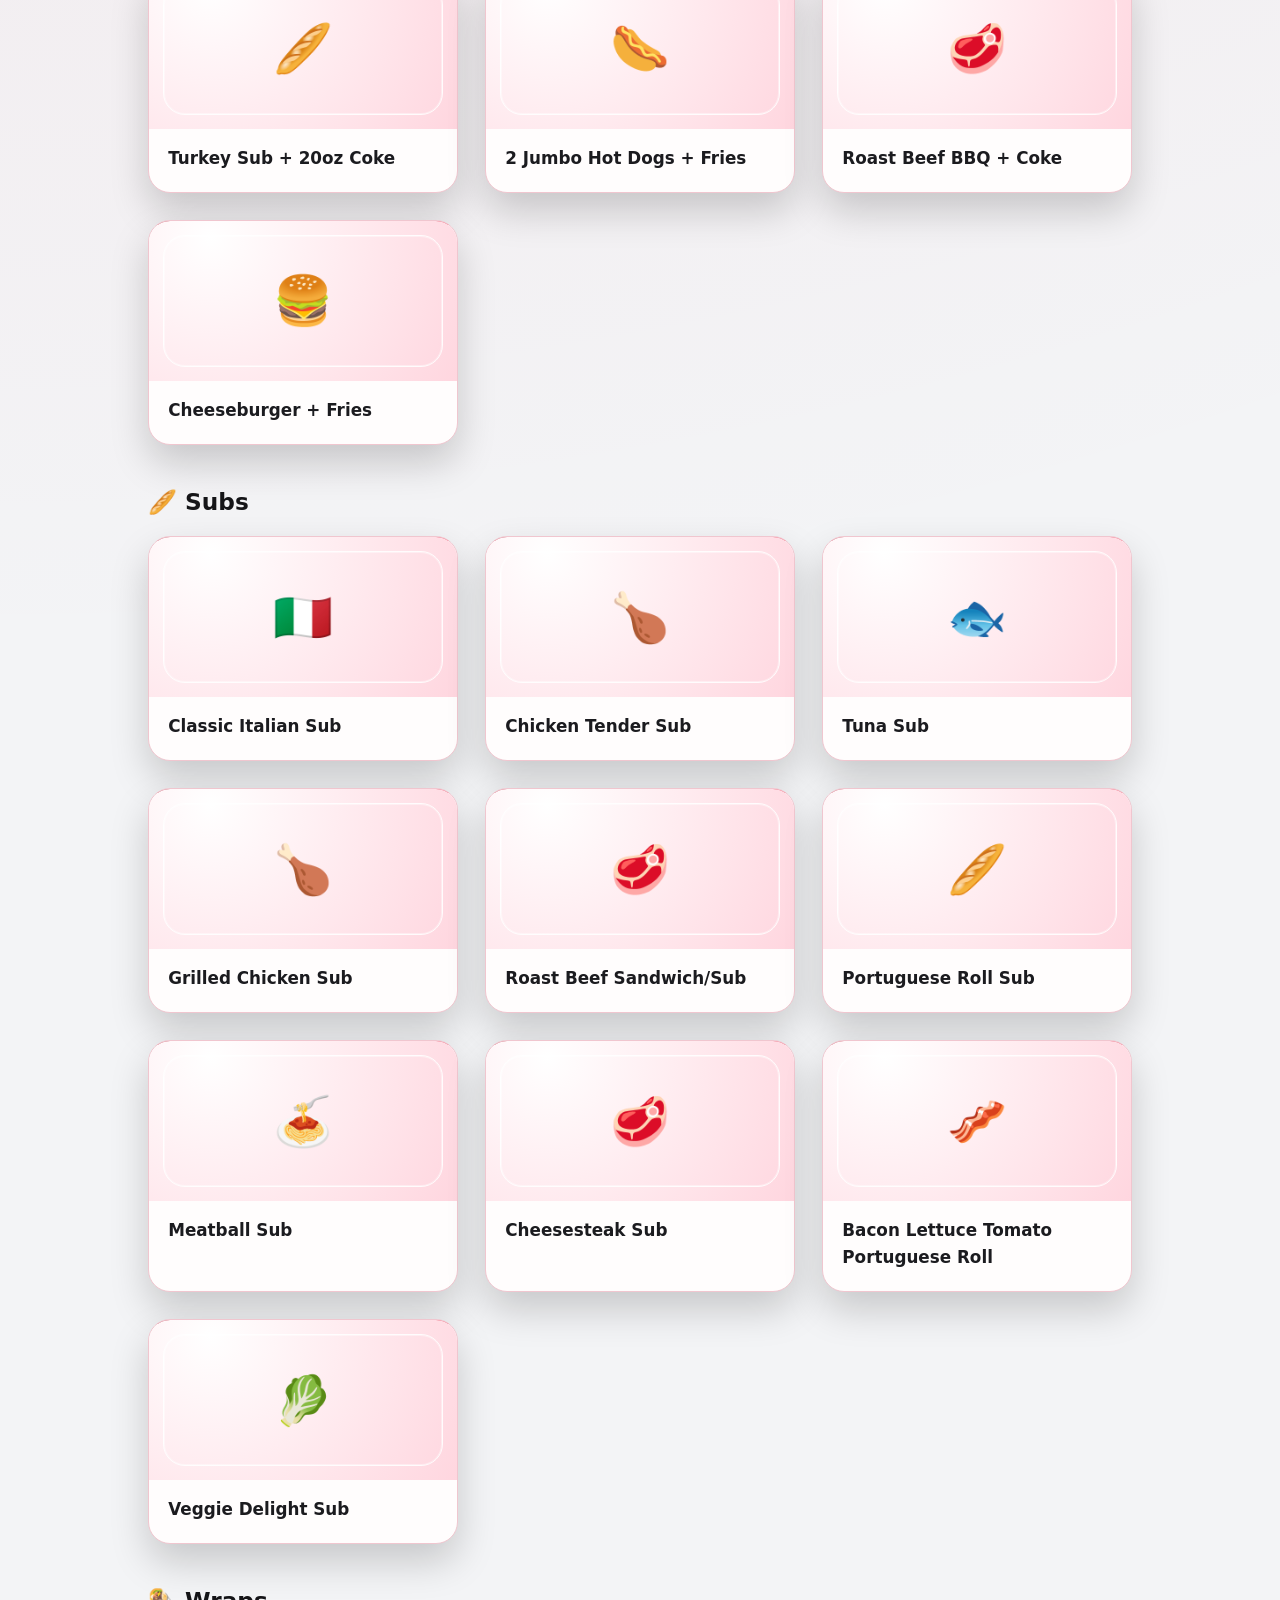
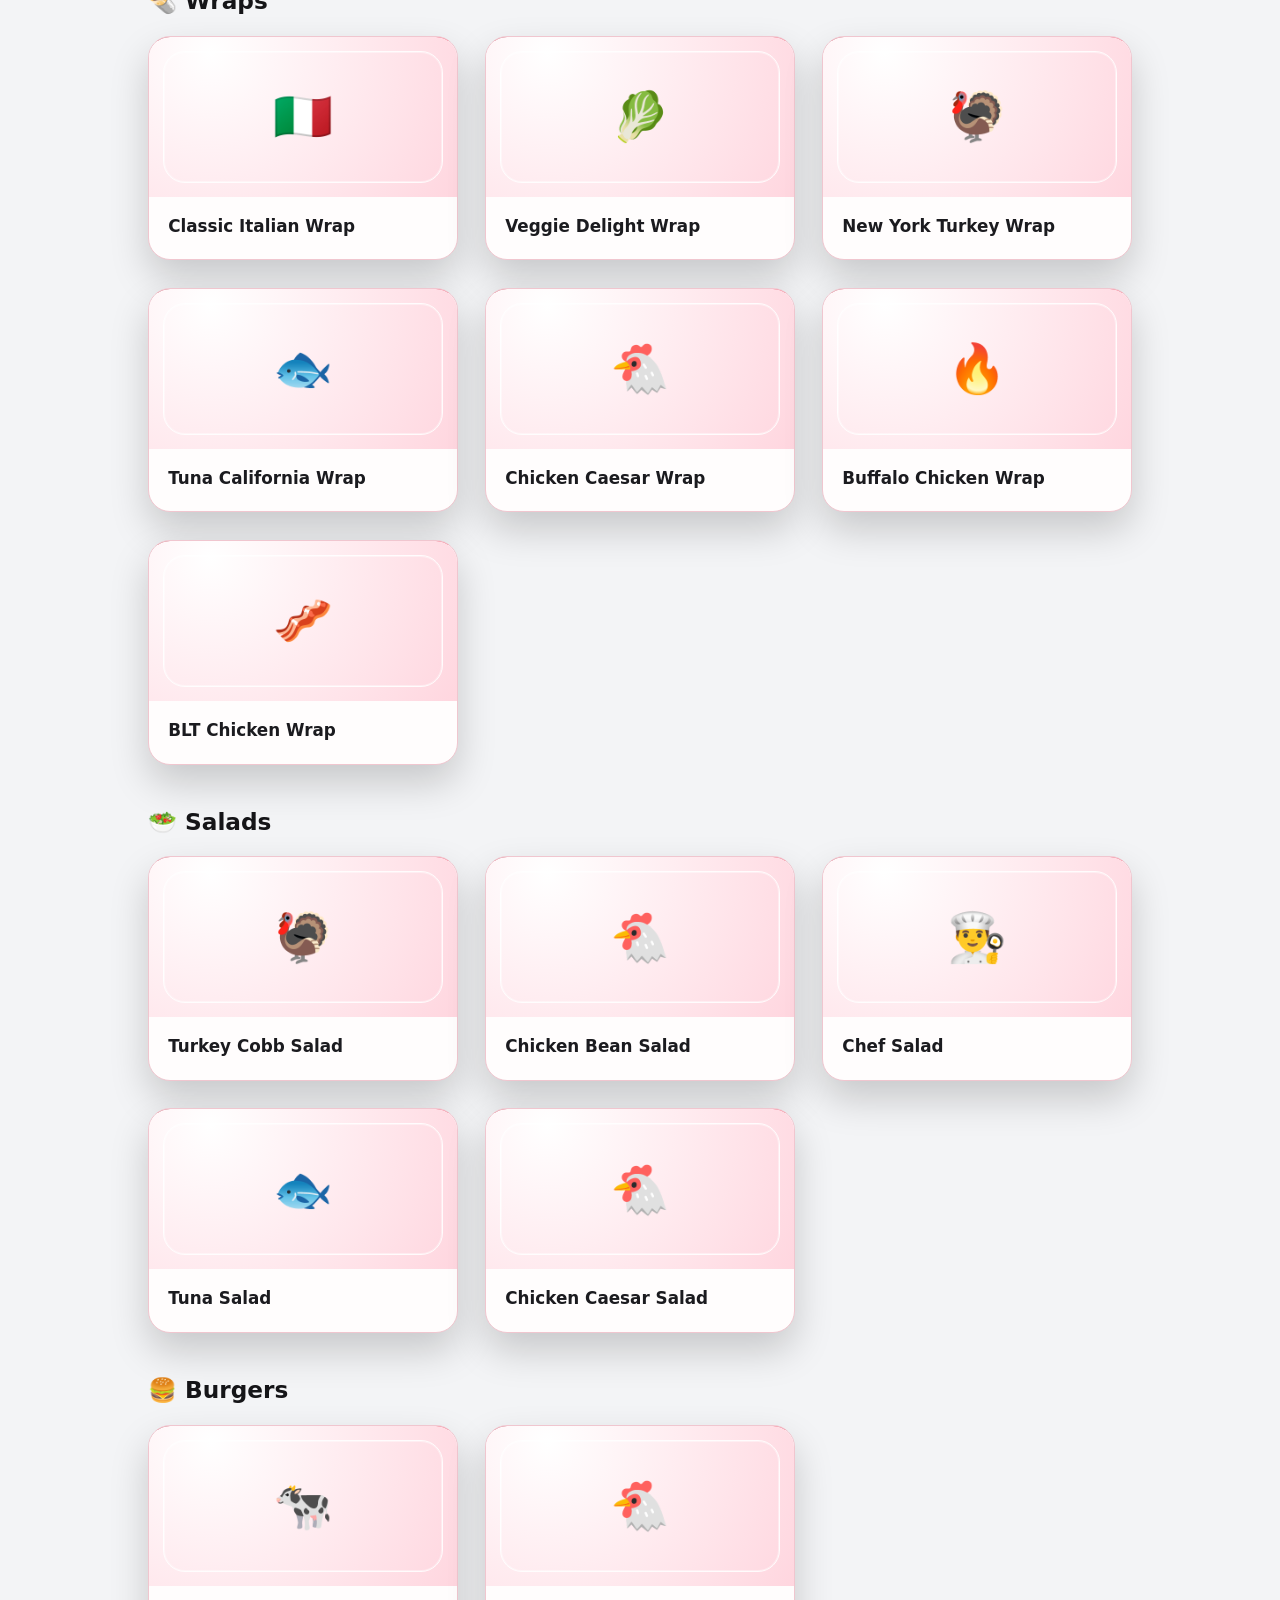
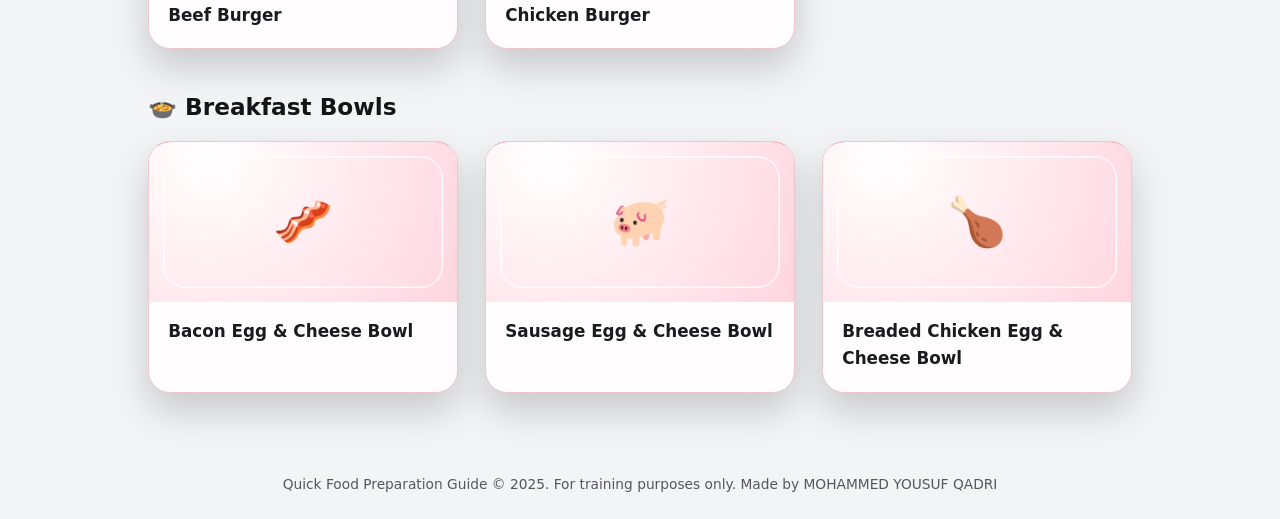
==== commit e93236bf: "Add files via upload" ====
--- a/index.html
+++ b/index.html
@@ -4,48 +4,90 @@
     <meta charset="UTF-8" />
     <meta name="viewport" content="width=device-width, initial-scale=1.0" />
     <title>Quick Food Preparation Guide</title>
+
+    <!-- Font Awesome -->
     <link
       rel="stylesheet"
       href="https://cdnjs.cloudflare.com/ajax/libs/font-awesome/6.4.0/css/all.min.css"
     />
+
+    <!-- Your CSS -->
     <link rel="stylesheet" href="style.css" />
   </head>
   <body>
-    <header>
-      <div class="logo-container">
-        <div class="logo">🍽️</div>
-        <div>
-          <h1>Quick Food Preparation Guide By MOHAMMED YOUSUF QADRI</h1>
-          <p class="subtitle">Step-by-step instructions for all menu items</p>
+    <!-- APP WRAPPER -->
+    <div class="page-bg">
+      <div class="app-shell">
+        <!-- HEADER + HERO -->
+        <header class="app-header">
+          <div class="header-main">
+            <div class="logo-container">
+              <div class="logo">🍽️</div>
+              <div class="header-text">
+                <p class="app-label">Quick Food Guide</p>
+                <h1>Quick Food Preparation Guide</h1>
+                <p class="subtitle">
+                  Step-by-step instructions for all menu items
+                </p>
+              </div>
+            </div>
+            <p class="owner-tag">
+              By Mohammed Yousuf Qadri • Training use only
+            </p>
+          </div>
+
+          <!-- red hero strip -->
+          <div class="hero-strip">
+            <div class="hero-copy">
+              <h2>Find any recipe in seconds</h2>
+              <p>Search by item, ingredient, or step while you’re on shift.</p>
+            </div>
+            <div class="hero-visual">
+              <div class="hero-circle">🥙</div>
+            </div>
+          </div>
+        </header>
+
+        <!-- SEARCH -->
+        <div class="search-container">
+          <div class="search-wrapper">
+            <i class="fas fa-search search-icon"></i>
+            <input
+              type="text"
+              class="search-box"
+              id="searchInput"
+              placeholder="Search for menu items, ingredients, or steps..."
+            />
+          </div>
         </div>
-      </div>
-    </header>
-
-    <div class="search-container">
-      <i class="fas fa-search search-icon"></i>
-      <input
-        type="text"
-        class="search-box"
-        id="searchInput"
-        placeholder="Search for menu items, ingredients, or steps..."
-      />
-    </div>
-
-    <div class="main-container">
-      <div class="section-nav" id="sectionNav">
-        <!-- Section navigation buttons will be added here -->
-      </div>
-
-      <div id="sectionsContainer">
-        <!-- Sections will be dynamically added here -->
-      </div>
-
-      <div class="no-results" id="noResults">
-        <i class="fas fa-search fa-2x" style="margin-bottom: 1rem"></i>
-        <p>No matching items found. Try a different search term.</p>
+
+        <!-- MAIN CONTENT -->
+        <div class="main-container">
+          <div class="section-nav" id="sectionNav">
+            <!-- Section navigation buttons will be added here -->
+          </div>
+
+          <div id="sectionsContainer">
+            <!-- Sections will be dynamically added here -->
+          </div>
+
+          <div class="no-results" id="noResults">
+            <i class="fas fa-search fa-2x" style="margin-bottom: 1rem"></i>
+            <p>No matching items found. Try a different search term.</p>
+          </div>
+        </div>
+
+        <!-- FOOTER -->
+        <footer>
+          <p>
+            Quick Food Preparation Guide &copy; 2025. For training purposes
+            only. Made by MOHAMMED YOUSUF QADRI
+          </p>
+        </footer>
       </div>
     </div>
 
+    <!-- MODAL -->
     <div class="steps-modal" id="stepsModal">
       <div class="modal-content">
         <div class="modal-header">
@@ -58,13 +100,7 @@
       </div>
     </div>
 
-    <footer>
-      <p>
-        Quick Food Preparation Guide &copy; 2025. For training purposes only.
-        Made by MOHAMMED YOUSUF QADRI
-      </p>
-    </footer>
-
+    <!-- SCRIPT (your original JS) -->
     <script>
       // Food preparation data organized by sections
       const foodSections = [
@@ -79,7 +115,7 @@
               image: "🍛",
               ingredients: [
                 "3 scoops rice",
-                "Chicken chopped",
+                "6oz Chicken chopped",
                 "Tikka masala sauce",
               ],
               steps: [
@@ -95,7 +131,7 @@
               id: 2,
               title: "Classic Gyro Platter",
               image: "🥙",
-              ingredients: ["3 scoops rice", "Gyro slices", "Ranch"],
+              ingredients: ["3 scoops rice", "6oz Gyro slices", "Ranch"],
               steps: [
                 "Add 3 scoops rice.",
                 "Put gyro pieces on top.",
@@ -518,7 +554,7 @@
               title: "Grilled Chicken Sub",
               image: "🍗",
               ingredients: [
-                "Grilled chicken",
+                "6oz Grilled chicken",
                 "Cheese",
                 "Sub roll",
                 "Veggies",
@@ -668,7 +704,7 @@
               title: "Chicken Caesar Wrap",
               image: "🐔",
               ingredients: [
-                "Chicken",
+                "6oz Chicken",
                 "Parmesan",
                 "Caesar dressing",
                 "Tortilla",
@@ -680,7 +716,7 @@
               title: "Buffalo Chicken Wrap",
               image: "🔥",
               ingredients: [
-                "Buffalo chicken",
+                "6oz Buffalo chicken",
                 "Cheese",
                 "Lettuce/onion",
                 "Tortilla",
--- a/style.css
+++ b/style.css
@@ -1,337 +1,546 @@
+/* =========================
+   RESET + BASE
+   ========================= */
 * {
-    margin: 0;
-    padding: 0;
-    box-sizing: border-box;
-    font-family: 'Segoe UI', Tahoma, Geneva, Verdana, sans-serif;
+  margin: 0;
+  padding: 0;
+  box-sizing: border-box;
 }
 
 :root {
-    --primary: #e31837;
-    --primary-dark: #b5122b;
-    --secondary: #ffc72c;
-    --light: #f8f9fa;
-    --dark: #343a40;
-    --gray: #6c757d;
-    --success: #28a745;
+  --primary: #e31837;
+  --primary-dark: #b5122b;
+  --primary-soft: #ffe1e7;
+
+  --bg-page: #f3f4f6;
+  --bg-card: #ffffff;
+
+  --text-main: #1a1a1d;      /* darker main text */
+  --text-muted: #55565f;     /* darker muted text */
+
+  --border-soft: #e3e3ea;
+
+  --shadow-soft: 0 14px 30px rgba(0, 0, 0, 0.12);
+  --shadow-strong: 0 22px 55px rgba(0, 0, 0, 0.2);
+
+  --radius-xl: 32px;
+  --radius-lg: 22px;
+  --radius-pill: 999px;
+
+  --transition: all 0.22s ease-out;
 }
 
 body {
-    background-color: #f5f7fa;
-    color: #333;
-    line-height: 1.6;
-}
-
-header {
-    background: linear-gradient(135deg, var(--primary) 0%, var(--primary-dark) 100%);
-    color: white;
-    padding: 1.5rem;
-    text-align: center;
-    box-shadow: 0 2px 10px rgba(0, 0, 0, 0.1);
-    position: relative;
-    overflow: hidden;
+  font-family: system-ui, -apple-system, "Segoe UI", sans-serif;
+  background:
+    radial-gradient(circle at top left, rgba(227, 24, 55, 0.14), transparent 55%),
+    var(--bg-page);
+  color: var(--text-main);
+  min-height: 100vh;
+  line-height: 1.6;
+}
+
+/* =========================
+   APP WRAPPER
+   ========================= */
+.page-bg {
+  min-height: 100vh;
+  display: flex;
+  align-items: center;
+  justify-content: center;
+  padding: 24px;
+}
+
+.app-shell {
+  width: 100%;
+  max-width: 1000px;
+  background: transparent;
+}
+
+/* =========================
+   HEADER + HERO
+   ========================= */
+.app-header {
+  background: var(--bg-card);
+  border-radius: var(--radius-xl);
+  box-shadow: var(--shadow-soft);
+  border: 1px solid var(--border-soft);
+  padding: 1.7rem 1.9rem 1.5rem;
+  margin-bottom: 1.6rem;
+}
+
+.header-main {
+  display: flex;
+  flex-direction: column;
+  gap: 0.4rem;
+  margin-bottom: 1.1rem;
 }
 
 .logo-container {
-    display: flex;
-    align-items: center;
-    justify-content: center;
-    margin-bottom: 1rem;
+  display: flex;
+  align-items: center;
+  gap: 1rem;
 }
 
 .logo {
-    height: 60px;
-    margin-right: 15px;
-    filter: drop-shadow(0 2px 4px rgba(0,0,0,0.2));
-}
-
-h1 {
-    font-size: 2.2rem;
-    margin-bottom: 0.5rem;
-    text-shadow: 0 2px 4px rgba(0,0,0,0.2);
+  width: 64px;
+  height: 64px;
+  border-radius: 22px;
+  background: radial-gradient(circle at 25% 20%, #ffffff, #ffd3db);
+  display: flex;
+  align-items: center;
+  justify-content: center;
+  font-size: 2.2rem;
+  color: var(--primary-dark);
+  box-shadow: 0 10px 25px rgba(227, 24, 55, 0.4);
+  border: 2px solid #ffffff;
+  transition: var(--transition);
+}
+
+.logo:hover {
+  transform: translateY(-3px) scale(1.03);
+}
+
+.header-text h1 {
+  font-size: clamp(1.8rem, 3vw, 2.2rem);
+  font-weight: 700;
+  letter-spacing: -0.02em;
+  margin-bottom: 0.1rem;
+  color: #141418;
+}
+
+.app-label {
+  font-size: 0.75rem;
+  text-transform: uppercase;
+  letter-spacing: 0.12em;
+  color: var(--primary-dark);
+  font-weight: 600;
+  margin-bottom: 0.1rem;
 }
 
 .subtitle {
-    font-size: 1.1rem;
-    opacity: 0.9;
-}
-
+  font-size: 0.94rem;
+  color: var(--text-muted);
+}
+
+.owner-tag {
+  font-size: 0.78rem;
+  color: var(--text-muted);
+}
+
+/* red hero strip */
+.hero-strip {
+  margin-top: 1.1rem;
+  background: linear-gradient(135deg, var(--primary), var(--primary-dark));
+  border-radius: 24px;
+  padding: 1.1rem 1.3rem;
+  display: grid;
+  grid-template-columns: 2fr 1fr;
+  gap: 0.8rem;
+  align-items: center;
+  color: #ffffff;
+}
+
+.hero-copy h2 {
+  font-size: 1.2rem;
+  margin-bottom: 0.25rem;
+}
+
+.hero-copy p {
+  font-size: 0.88rem;
+  opacity: 0.98;
+}
+
+.hero-visual {
+  display: flex;
+  justify-content: flex-end;
+}
+
+.hero-circle {
+  width: 70px;
+  height: 70px;
+  border-radius: 24px;
+  background: #ffe1e7;
+  display: flex;
+  align-items: center;
+  justify-content: center;
+  font-size: 2.2rem;
+  box-shadow: 0 10px 20px rgba(0, 0, 0, 0.18);
+}
+
+/* smaller screens */
+@media (max-width: 720px) {
+  .app-header {
+    padding: 1.4rem 1.3rem 1.3rem;
+  }
+
+  .hero-strip {
+    grid-template-columns: 1fr;
+  }
+
+  .hero-visual {
+    justify-content: flex-start;
+  }
+}
+
+/* =========================
+   SEARCH – more visible
+   ========================= */
 .search-container {
-    max-width: 800px;
-    margin: 2rem auto;
-    padding: 0 1rem;
-    position: relative;
+  max-width: 820px;
+  margin: 0 auto 2.1rem;
+  padding: 0 0.5rem;
+}
+
+.search-wrapper {
+  position: relative;
+  background: #ffffff;
+  border-radius: 20px;
+  border: 2px solid rgba(227, 24, 55, 0.2);
+  box-shadow: 0 16px 38px rgba(0, 0, 0, 0.15);
+  padding: 4px;
 }
 
 .search-box {
-    width: 100%;
-    padding: 15px 20px 15px 50px;
-    font-size: 1.1rem;
-    border: none;
-    border-radius: 50px;
-    box-shadow: 0 4px 15px rgba(0, 0, 0, 0.1);
-    outline: none;
-    transition: all 0.3s ease;
-}
-
-.search-box:focus {
-    box-shadow: 0 4px 20px rgba(0, 0, 0, 0.15);
+  width: 100%;
+  border: none;
+  outline: none;
+  background: transparent;
+  border-radius: 16px;
+  padding: 14px 18px 14px 48px;
+  font-size: 1rem;
+  color: var(--text-main);
+}
+
+.search-box::placeholder {
+  color: var(--text-muted);
+}
+
+.search-wrapper:focus-within {
+  border-color: var(--primary);
+  box-shadow: 0 20px 45px rgba(227, 24, 55, 0.4);
 }
 
 .search-icon {
-    position: absolute;
-    left: 30px;
-    top: 50%;
-    transform: translateY(-50%);
-    color: var(--gray);
-    font-size: 1.2rem;
-}
-
+  position: absolute;
+  left: 18px;
+  top: 50%;
+  transform: translateY(-50%);
+  color: var(--primary-dark);
+  font-size: 1.05rem;
+  pointer-events: none;
+}
+
+/* =========================
+   MAIN CONTENT
+   ========================= */
 .main-container {
-    max-width: 1200px;
-    margin: 0 auto;
-    padding: 1rem;
-}
-
+  max-width: 1100px;
+  margin: 0 auto 3.2rem;
+  padding: 0 0.5rem;
+}
+
+/* section nav chips */
+.section-nav {
+  display: flex;
+  flex-wrap: wrap;
+  gap: 0.6rem;
+  justify-content: center;
+  margin: 1.4rem 0 1.6rem;
+}
+
+.section-btn {
+  padding: 0.5rem 1.3rem;
+  border-radius: var(--radius-pill);
+  border: none;
+  background: #f6f7fb;
+  color: var(--text-muted);
+  font-size: 0.86rem;
+  font-weight: 600;
+  cursor: pointer;
+  display: inline-flex;
+  align-items: center;
+  gap: 0.4rem;
+  transition: var(--transition);
+  box-shadow: 0 6px 16px rgba(15, 23, 42, 0.08);
+}
+
+.section-btn:hover {
+  background: #ffe1e7;
+  color: var(--primary-dark);
+}
+
+.section-btn.active {
+  background: var(--primary);
+  color: #ffffff;
+  box-shadow: 0 10px 26px rgba(227, 24, 55, 0.65);
+}
+
+/* section titles */
 .section-title {
-    font-size: 1.8rem;
-    color: var(--primary);
-    margin: 2rem 0 1rem;
-    padding-bottom: 0.5rem;
-    border-bottom: 2px solid var(--secondary);
-}
-
+  font-size: 1.45rem;
+  margin: 0.7rem 0 1rem;
+  color: #151518;
+  font-weight: 700;
+}
+
+/* =========================
+   CARDS (folder-grid)
+   ========================= */
 .folder-grid {
-    display: grid;
-    grid-template-columns: repeat(auto-fill, minmax(250px, 1fr));
-    gap: 1.5rem;
-    margin-bottom: 2rem;
+  display: grid;
+  grid-template-columns: repeat(auto-fill, minmax(250px, 1fr));
+  gap: 1.7rem;
+  margin-bottom: 2.4rem;
 }
 
 .folder {
-    background: white;
-    border-radius: 10px;
-    overflow: hidden;
-    box-shadow: 0 5px 15px rgba(0, 0, 0, 0.08);
-    transition: all 0.3s ease;
-    cursor: pointer;
-    border-top: 4px solid var(--primary);
+  background: #fffdfd; /* slightly warm white */
+  border-radius: var(--radius-lg);
+  border: 1px solid #f0c6cf; /* soft red tint */
+  box-shadow: 0 18px 38px rgba(0, 0, 0, 0.18); /* stronger shadow */
+  overflow: hidden;
+  cursor: pointer;
+  transition: var(--transition);
+  display: flex;
+  flex-direction: column;
+  position: relative;
+}
+
+/* thin red strip on top of each card */
+.folder::before {
+  content: "";
+  position: absolute;
+  top: 0;
+  left: 0;
+  right: 0;
+  height: 4px;
+  background: linear-gradient(90deg, var(--primary-dark), var(--primary));
 }
 
 .folder:hover {
-    transform: translateY(-5px);
-    box-shadow: 0 10px 25px rgba(0, 0, 0, 0.15);
-}
-
+  transform: translateY(-8px) scale(1.01);
+  box-shadow: 0 26px 60px rgba(0, 0, 0, 0.22);
+  border-color: var(--primary);
+}
+
+/* emoji / image area */
 .folder-img {
-    width: 100%;
-    height: 160px;
-    object-fit: cover;
-    background: linear-gradient(135deg, #f8f9fa 0%, #e9ecef 100%);
-    display: flex;
-    align-items: center;
-    justify-content: center;
-    font-size: 3rem;
-    color: var(--primary);
-}
-
+  height: 160px;
+  background: radial-gradient(circle at 20% 10%, #ffffff, #ffd6df);
+  display: flex;
+  align-items: center;
+  justify-content: center;
+  font-size: 3rem;
+  position: relative;
+}
+
+/* inner highlight ring */
+.folder-img::after {
+  content: "";
+  position: absolute;
+  inset: 14px;
+  border-radius: 22px;
+  border: 1px solid rgba(255, 255, 255, 0.9);
+  box-shadow: inset 0 0 0 1px rgba(255, 255, 255, 0.4);
+}
+
+/* title */
 .folder-title {
-    padding: 1.2rem;
-    text-align: center;
-    font-weight: 600;
-    font-size: 1.1rem;
-    color: var(--dark);
-    border-top: 1px solid #f1f1f1;
-}
-
+  padding: 1rem 1.2rem 1.25rem;
+  font-size: 1.05rem;
+  font-weight: 700;
+  color: #1b1b1f;
+}
+
+/* =========================
+   NO RESULTS
+   ========================= */
+.no-results {
+  display: none;
+  max-width: 520px;
+  margin: 2.4rem auto 0;
+  padding: 2.2rem 1.4rem;
+  background: var(--bg-card);
+  border-radius: var(--radius-lg);
+  box-shadow: var(--shadow-soft);
+  text-align: center;
+  color: var(--text-muted);
+}
+
+/* =========================
+   MODAL
+   ========================= */
 .steps-modal {
-    display: none;
-    position: fixed;
-    top: 0;
-    left: 0;
-    width: 100%;
-    height: 100%;
-    background-color: rgba(0, 0, 0, 0.7);
-    z-index: 1000;
-    overflow-y: auto;
-    padding: 20px;
+  display: none;
+  position: fixed;
+  inset: 0;
+  background: rgba(15, 23, 42, 0.3);
+  backdrop-filter: blur(4px);
+  z-index: 1000;
+  padding: 26px 10px;
+  overflow-y: auto;
 }
 
 .modal-content {
-    background-color: white;
-    margin: 2% auto;
-    width: 90%;
-    max-width: 800px;
-    border-radius: 10px;
-    box-shadow: 0 5px 30px rgba(0, 0, 0, 0.3);
-    animation: modalFade 0.3s;
-    overflow: hidden;
+  background: var(--bg-card);
+  border-radius: var(--radius-xl);
+  box-shadow: var(--shadow-strong);
+  max-width: 720px;
+  margin: 2% auto;
+  overflow: hidden;
+  animation: modalFade 0.25s ease-out;
 }
 
 @keyframes modalFade {
-    from {opacity: 0; transform: translateY(-20px);}
-    to {opacity: 1; transform: translateY(0);}
+  from { opacity: 0; transform: translateY(-20px) scale(0.97); }
+  to   { opacity: 1; transform: translateY(0) scale(1); }
 }
 
 .modal-header {
-    padding: 1.5rem;
-    background: linear-gradient(135deg, var(--primary) 0%, var(--primary-dark) 100%);
-    color: white;
-    display: flex;
-    justify-content: space-between;
-    align-items: center;
+  padding: 1.4rem 1.7rem;
+  display: flex;
+  align-items: center;
+  justify-content: space-between;
+  background: #ffe1e7;
+  border-bottom: 1px solid #f4c9d3;
 }
 
 .modal-title {
-    font-size: 1.5rem;
-    font-weight: 600;
+  font-size: 1.35rem;
+  font-weight: 700;
+  color: #1a1a1d;
 }
 
 .close-btn {
-    background: none;
-    border: none;
-    color: white;
-    font-size: 1.8rem;
-    cursor: pointer;
-    transition: transform 0.2s;
+  width: 34px;
+  height: 34px;
+  border-radius: 50%;
+  border: none;
+  background: #ffffff;
+  color: var(--text-muted);
+  font-size: 1.5rem;
+  cursor: pointer;
+  box-shadow: 0 4px 10px rgba(0, 0, 0, 0.08);
+  transition: var(--transition);
 }
 
 .close-btn:hover {
-    transform: scale(1.2);
+  background: var(--primary);
+  color: #ffffff;
+  transform: translateY(-1px);
 }
 
 .modal-body {
-    padding: 2rem;
-    max-height: 70vh;
-    overflow-y: auto;
-}
-
+  padding: 1.6rem 1.8rem 2rem;
+  max-height: 70vh;
+  overflow-y: auto;
+}
+
+/* ingredients block */
 .ingredients {
-    background-color: #f8f9fa;
-    padding: 1.5rem;
-    border-radius: 8px;
-    margin-bottom: 1.5rem;
+  background: #fff4f7;
+  border-radius: 18px;
+  padding: 1.3rem 1.4rem;
+  margin-bottom: 1.8rem;
 }
 
 .ingredients h3 {
-    color: var(--primary);
-    margin-bottom: 0.8rem;
-    display: flex;
-    align-items: center;
+  font-size: 1.05rem;
+  margin-bottom: 0.8rem;
+  display: flex;
+  align-items: center;
+  gap: 0.5rem;
+  color: #18181c;
 }
 
 .ingredients h3 i {
-    margin-right: 10px;
+  color: var(--primary-dark);
 }
 
 .ingredients-list {
-    list-style-type: none;
+  list-style: none;
+  display: grid;
+  grid-template-columns: repeat(auto-fill, minmax(190px, 1fr));
+  gap: 0.5rem;
 }
 
 .ingredients-list li {
-    padding: 0.3rem 0;
-    border-bottom: 1px dashed #dee2e6;
-}
-
-.ingredients-list li:last-child {
-    border-bottom: none;
-}
-
+  background: #ffffff;
+  border-radius: var(--radius-pill);
+  padding: 0.4rem 0.9rem;
+  font-size: 0.9rem;
+  color: var(--text-main);
+  box-shadow: 0 2px 6px rgba(0, 0, 0, 0.04);
+}
+
+/* steps */
 .step {
-    margin-bottom: 1.5rem;
-    padding-bottom: 1.5rem;
-    border-bottom: 1px solid #eee;
+  padding: 0.7rem 0 0.9rem;
+  border-bottom: 1px solid #f0f0f4;
 }
 
 .step:last-child {
-    border-bottom: none;
-    margin-bottom: 0;
+  border-bottom: none;
 }
 
 .step-title {
-    font-size: 1.2rem;
-    color: var(--primary);
-    margin-bottom: 0.8rem;
-    display: flex;
-    align-items: center;
+  font-size: 0.96rem;
+  display: flex;
+  align-items: center;
+  gap: 0.5rem;
+  color: #18181c;
 }
 
 .step-number {
-    display: inline-flex;
-    align-items: center;
-    justify-content: center;
-    width: 28px;
-    height: 28px;
-    background-color: var(--primary);
-    color: white;
-    border-radius: 50%;
-    margin-right: 10px;
-    font-size: 0.9rem;
-}
-
-.step-content {
-    padding-left: 38px;
-}
-
-.no-results {
-    text-align: center;
-    padding: 2rem;
-    font-size: 1.2rem;
-    color: var(--gray);
-    display: none;
-}
-
+  width: 24px;
+  height: 24px;
+  border-radius: 50%;
+  background: var(--primary);
+  color: #ffffff;
+  font-size: 0.82rem;
+  display: flex;
+  align-items: center;
+  justify-content: center;
+}
+
+/* =========================
+   FOOTER
+   ========================= */
 footer {
-    text-align: center;
-    padding: 2rem;
-    margin-top: 3rem;
-    color: var(--gray);
-    border-top: 1px solid #eaeaea;
-    background-color: white;
-}
-
-.section-nav {
-    display: flex;
-    flex-wrap: wrap;
-    gap: 0.5rem;
-    margin: 1.5rem 0;
-}
-
-.section-btn {
-    padding: 0.5rem 1rem;
-    background-color: white;
-    border: 1px solid #dee2e6;
-    border-radius: 50px;
-    cursor: pointer;
-    transition: all 0.3s ease;
-    font-weight: 500;
-}
-
-.section-btn:hover {
-    background-color: #f8f9fa;
-}
-
-.section-btn.active {
-    background-color: var(--primary);
-    color: white;
-    border-color: var(--primary);
-}
-
-@media (max-width: 768px) {
-    .folder-grid {
-        grid-template-columns: repeat(auto-fill, minmax(200px, 1fr));
-        gap: 1.5rem;
-    }
-    
-    .modal-content {
-        width: 95%;
-        margin: 5% auto;
-    }
-    
-    h1 {
-        font-size: 1.8rem;
-    }
-    
-    .section-nav {
-        justify-content: center;
-    }
-}+  text-align: center;
+  padding: 1.8rem 0.5rem 0;
+  color: var(--text-muted);
+  font-size: 0.86rem;
+}
+
+/* =========================
+   RESPONSIVE
+   ========================= */
+@media (max-width: 900px) {
+  .folder-grid {
+    grid-template-columns: repeat(auto-fill, minmax(220px, 1fr));
+  }
+}
+
+@media (max-width: 600px) {
+  .page-bg {
+    padding: 16px;
+  }
+
+  .main-container {
+    padding-inline: 0;
+  }
+
+  .folder-grid {
+    grid-template-columns: 1fr;
+  }
+
+  .modal-content {
+    margin-top: 14%;
+  }
+
+  .ingredients-list {
+    grid-template-columns: 1fr;
+  }
+}
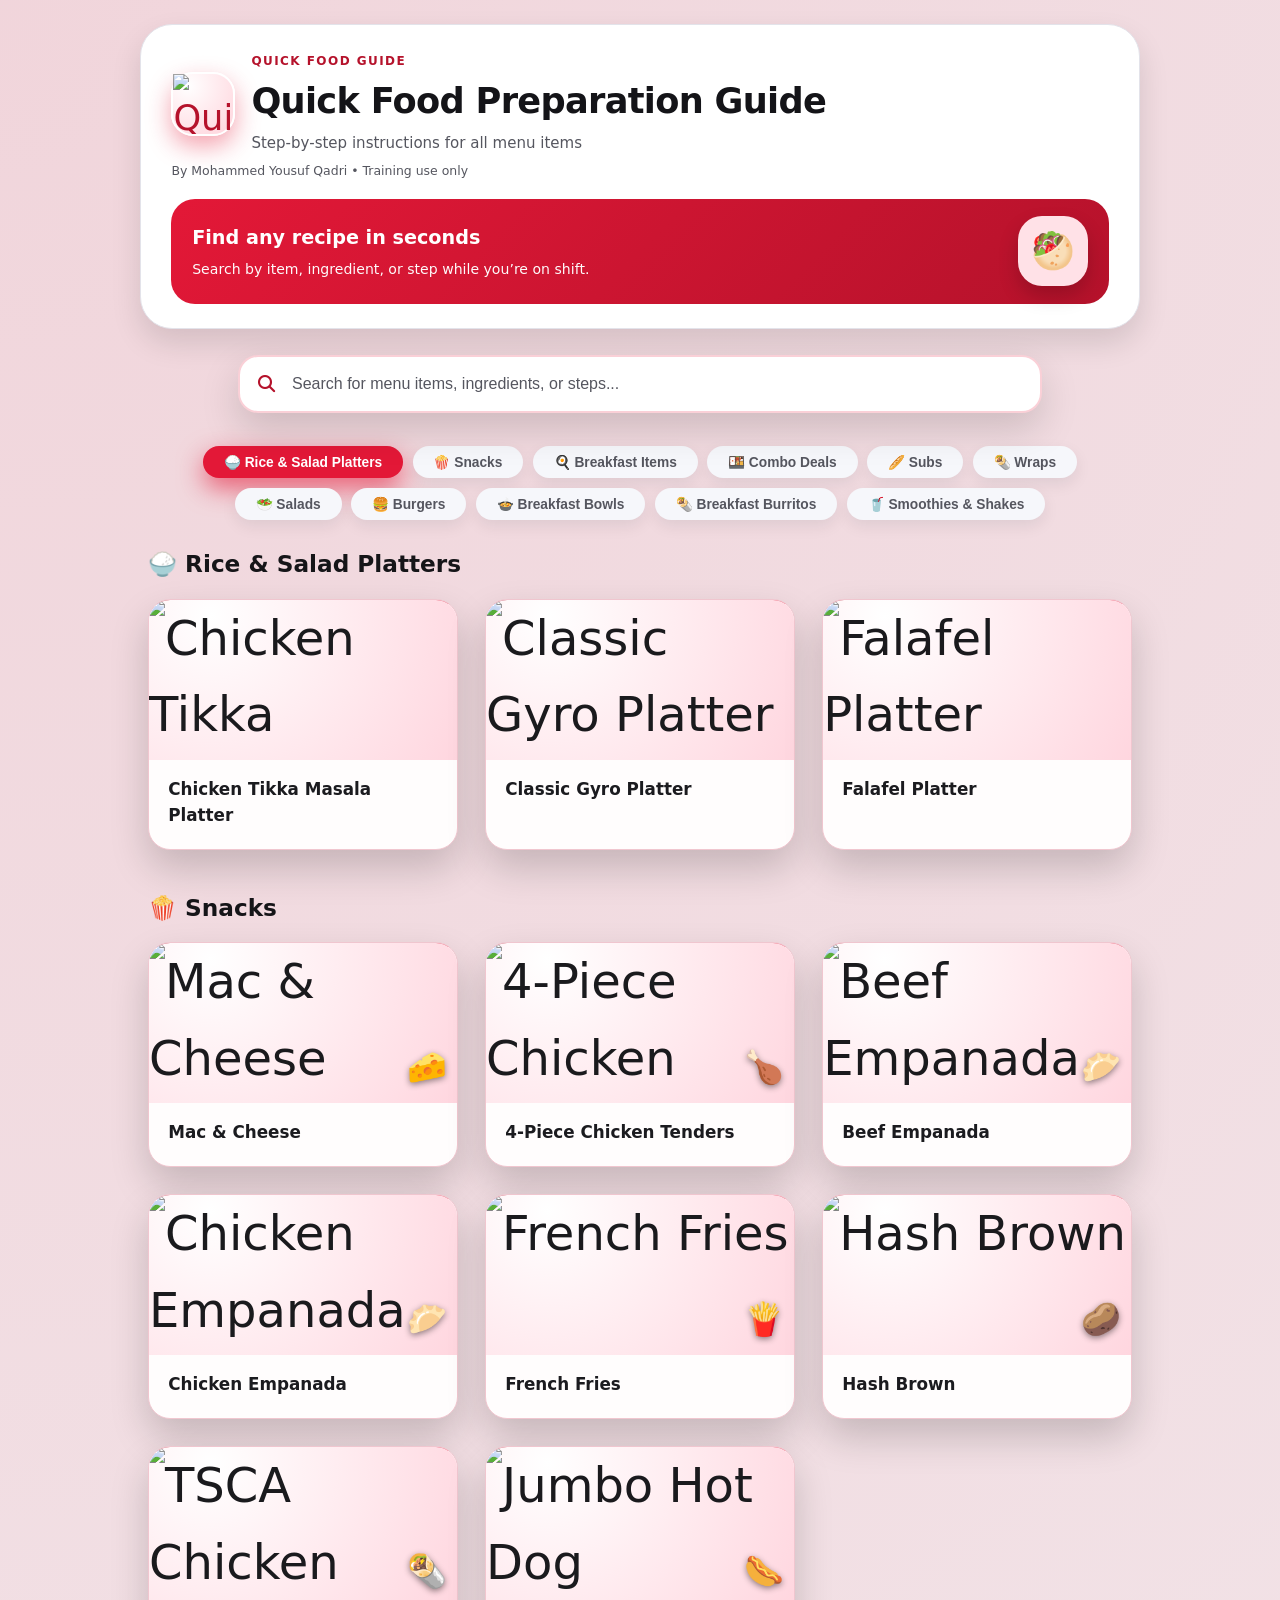
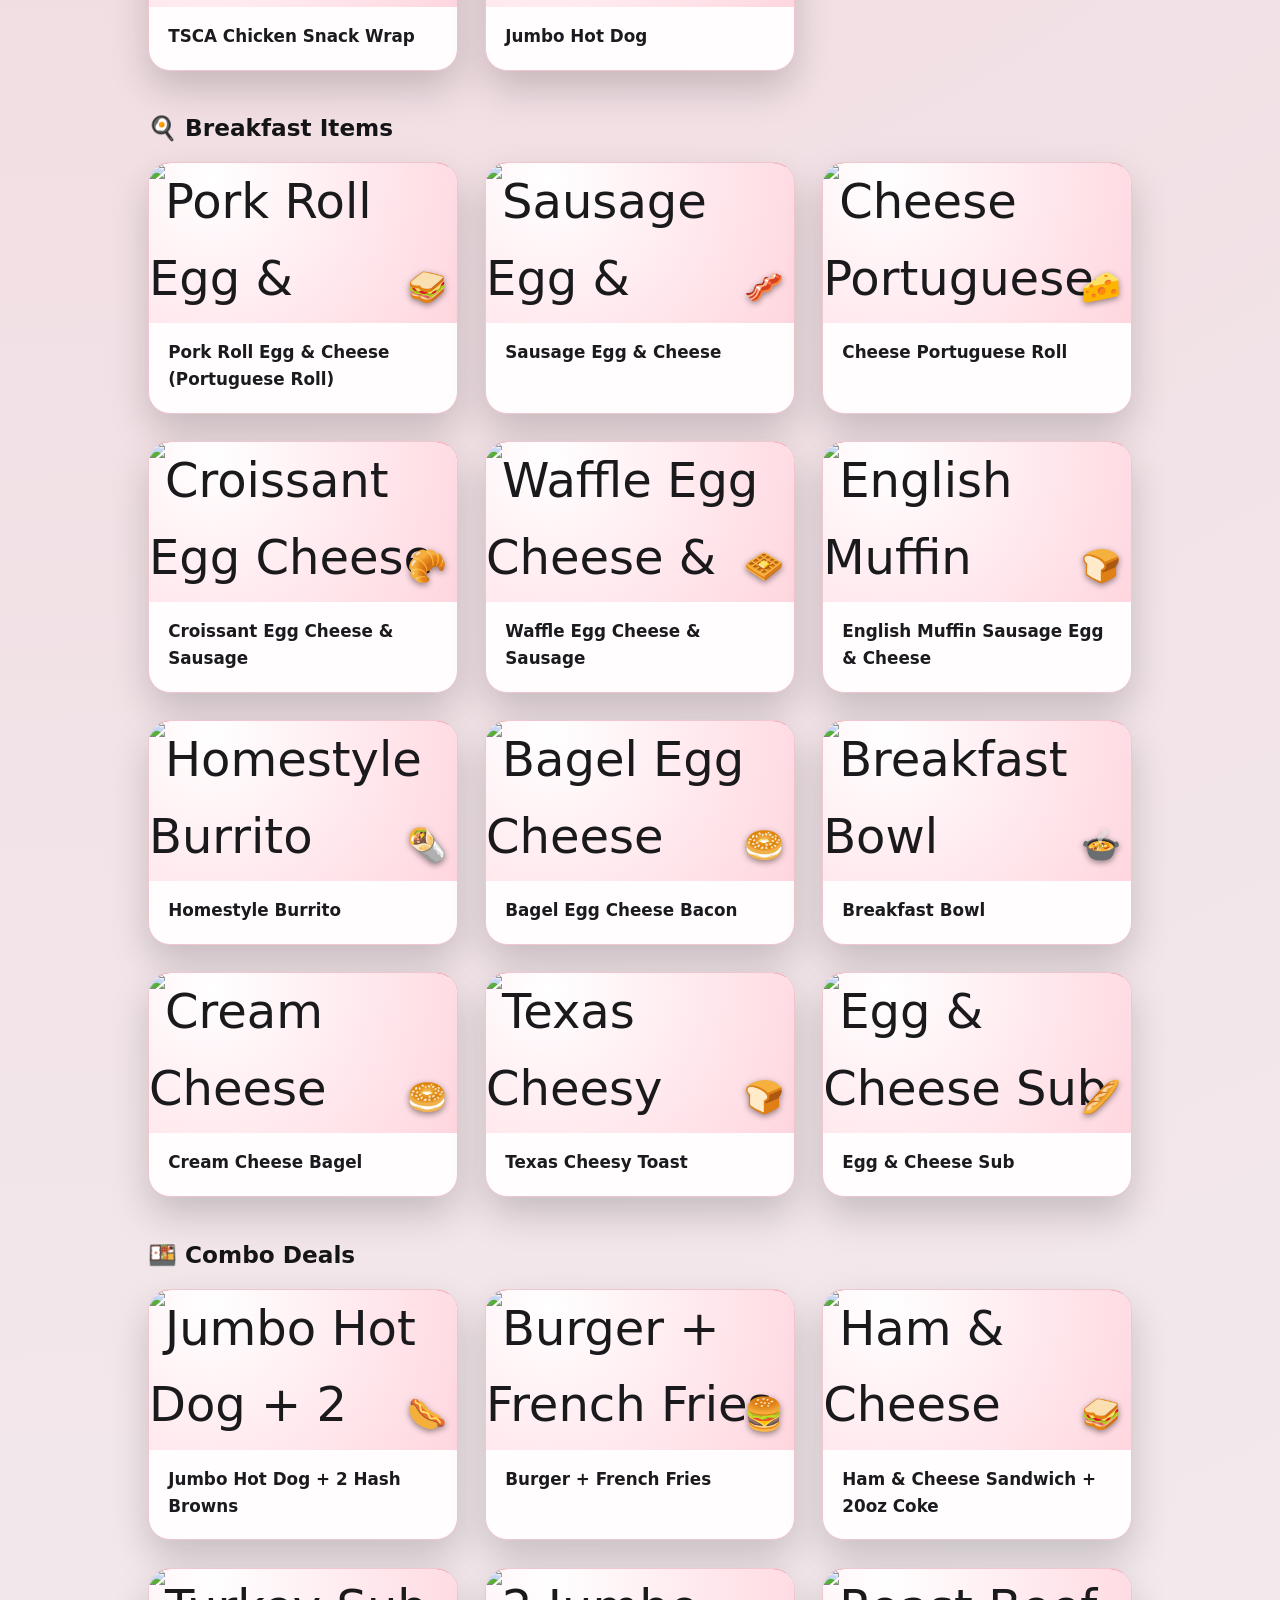
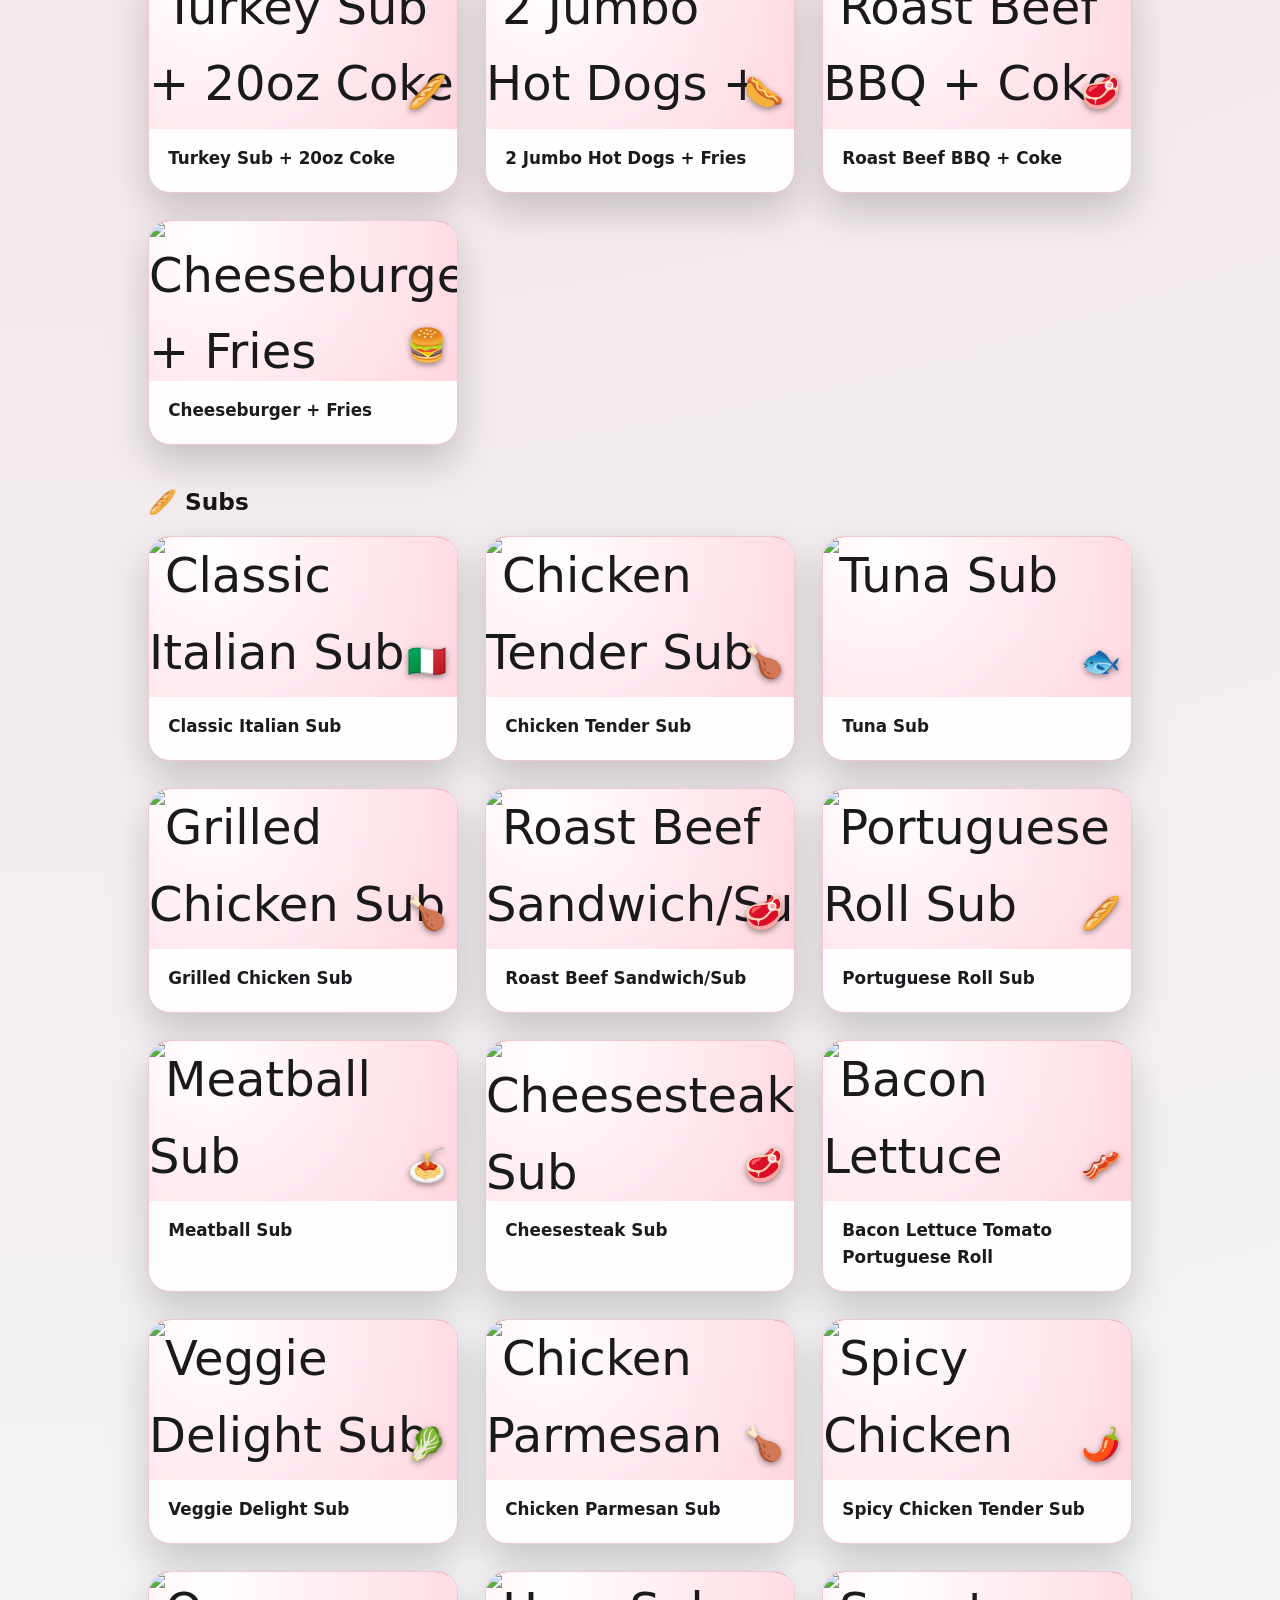
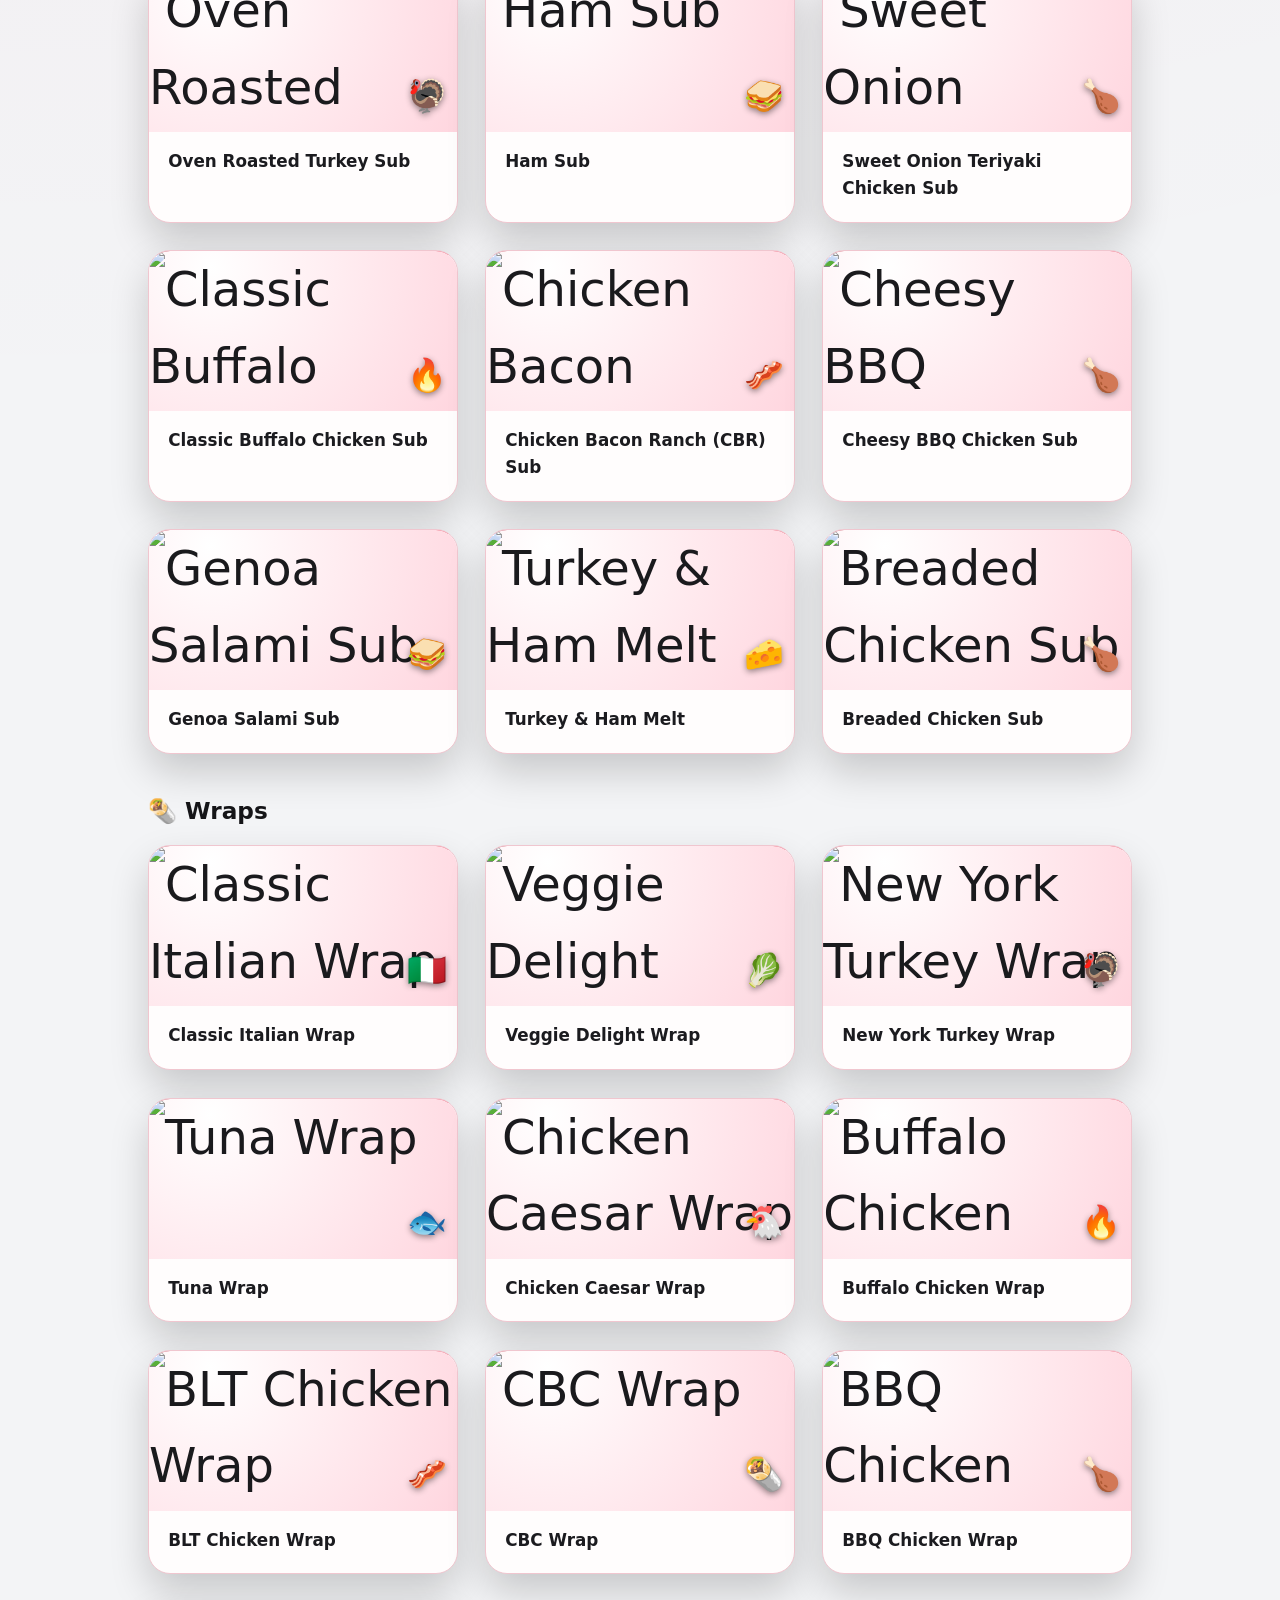
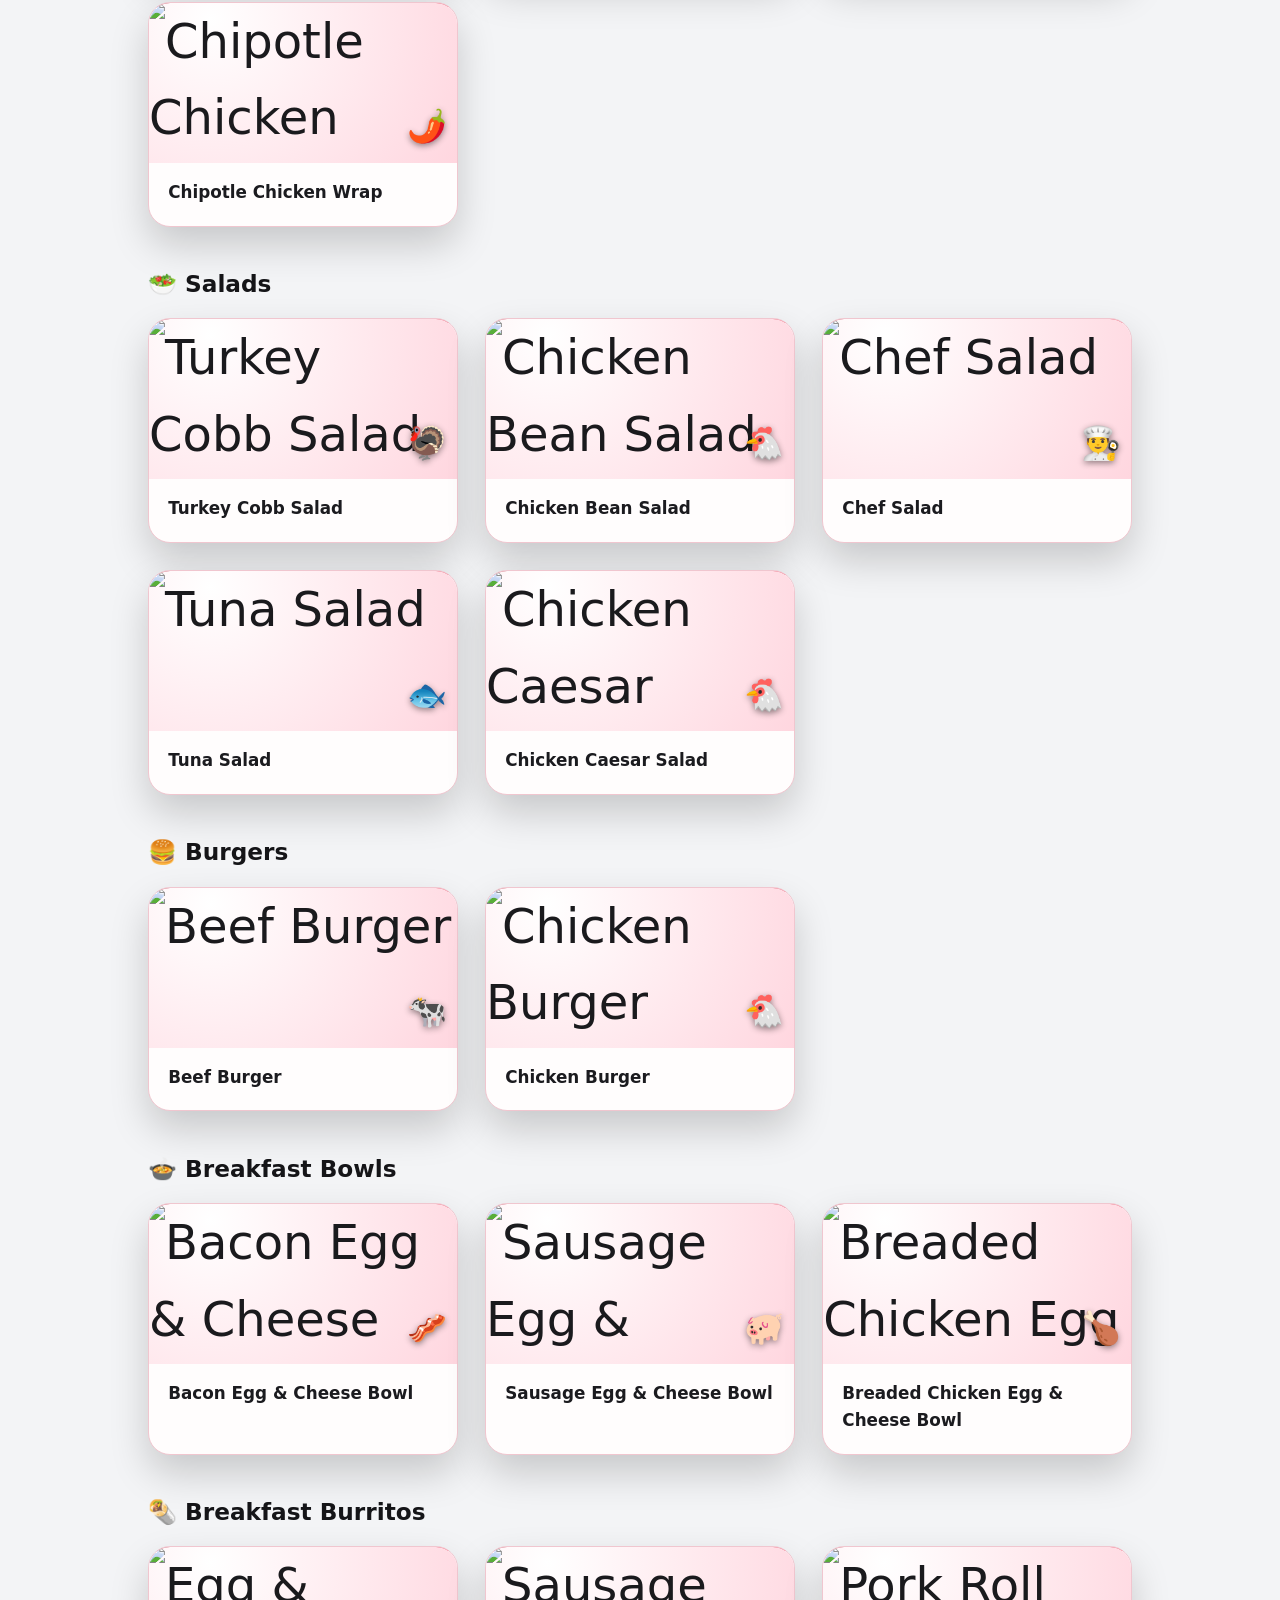
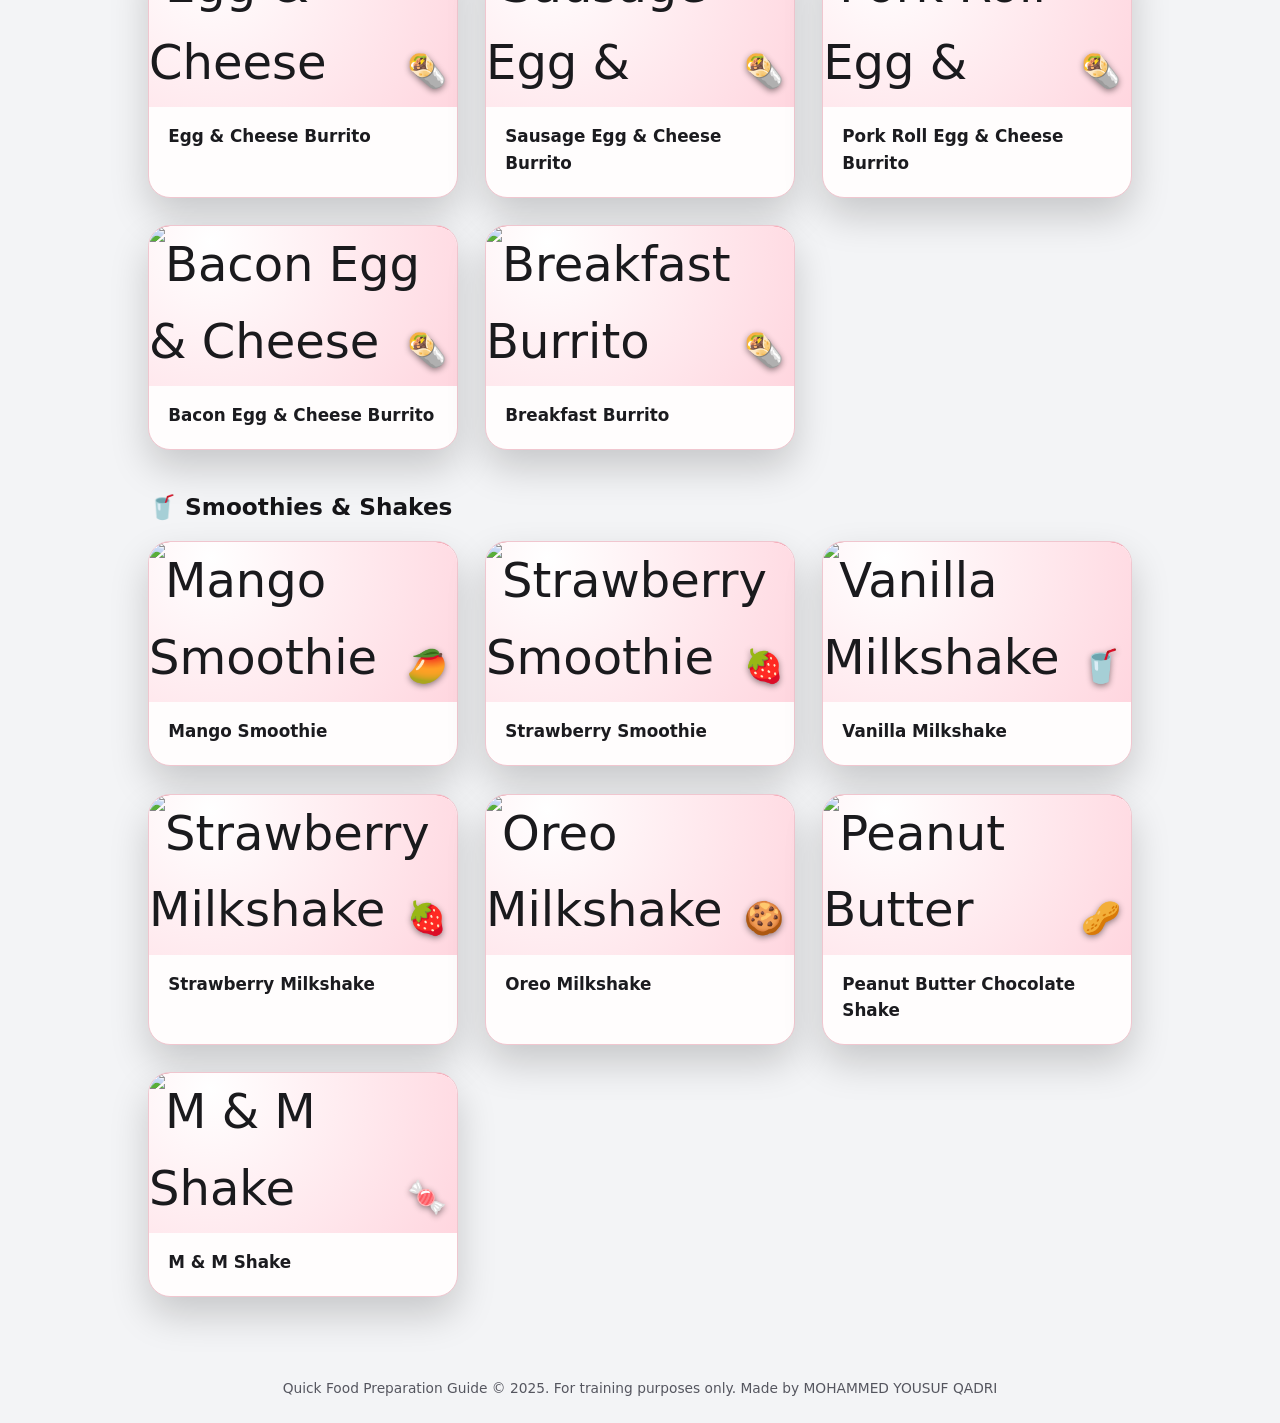
==== commit 43635436: "Add files via upload" ====
--- a/index.html
+++ b/index.html
@@ -22,7 +22,13 @@
         <header class="app-header">
           <div class="header-main">
             <div class="logo-container">
-              <div class="logo">🍽️</div>
+              <!-- LOGO SPACE – just change src to your real logo file -->
+              <div class="logo">
+                <img
+                  src="images/quick food imgs/quick food logo.jpg"
+                  alt="Quick Foods Logo"
+                />
+              </div>
               <div class="header-text">
                 <p class="app-label">Quick Food Guide</p>
                 <h1>Quick Food Preparation Guide</h1>
@@ -100,7 +106,7 @@
       </div>
     </div>
 
-    <!-- SCRIPT (your original JS) -->
+    <!-- SCRIPT -->
     <script>
       // Food preparation data organized by sections
       const foodSections = [
@@ -112,7 +118,8 @@
             {
               id: 1,
               title: "Chicken Tikka Masala Platter",
-              image: "🍛",
+              image: "",
+              cover: "images/quick food imgs/Chicken-Tikka-Masala-7.jpg",
               ingredients: [
                 "3 scoops rice",
                 "6oz Chicken chopped",
@@ -130,7 +137,8 @@
             {
               id: 2,
               title: "Classic Gyro Platter",
-              image: "🥙",
+              image: "",
+              cover: "images/quick food imgs/classic gyrp platter.webp",
               ingredients: ["3 scoops rice", "6oz Gyro slices", "Ranch"],
               steps: [
                 "Add 3 scoops rice.",
@@ -143,7 +151,8 @@
             {
               id: 3,
               title: "Falafel Platter",
-              image: "🧆",
+              image: "",
+              cover: "images/quick food imgs/falafel platter.jpeg",
               ingredients: ["3 scoops rice", "Falafel pieces", "Ranch"],
               steps: [
                 "Add rice.",
@@ -164,6 +173,7 @@
               id: 1,
               title: "Mac & Cheese",
               image: "🧀",
+              cover: "images/quick food imgs/mac and cheese.jpg",
               ingredients: ["Mac & Cheese", "Cheese (if included)"],
               steps: [
                 "Microwave 40 sec",
@@ -175,6 +185,7 @@
               id: 2,
               title: "4-Piece Chicken Tenders",
               image: "🍗",
+              cover: "images/quick food imgs/chicken tenders.png",
               ingredients: ["4 chicken tenders", "Sauce of choice"],
               steps: ["Bake/oven until crispy", "Serve with sauce of choice"],
             },
@@ -182,6 +193,8 @@
               id: 3,
               title: "Beef Empanada",
               image: "🥟",
+              cover:
+                "images/quick food imgs/beef empanada and chicken empanada.webp",
               ingredients: ["Beef empanada"],
               steps: ["Bake/oven until golden"],
             },
@@ -189,6 +202,8 @@
               id: 4,
               title: "Chicken Empanada",
               image: "🥟",
+              cover:
+                "images/quick food imgs/beef empanada and chicken empanada.webp",
               ingredients: ["Chicken empanada"],
               steps: ["Bake/oven until golden"],
             },
@@ -196,6 +211,7 @@
               id: 5,
               title: "French Fries",
               image: "🍟",
+              cover: "images/quick food imgs/french fries.webp",
               ingredients: ["French fries", "Salt"],
               steps: ["Oven or fryer until crisp", "Salt & serve"],
             },
@@ -203,6 +219,7 @@
               id: 6,
               title: "Hash Brown",
               image: "🥔",
+              cover: "images/quick food imgs/hash brown.jpg",
               ingredients: ["Hash brown"],
               steps: ["Oven until crisp"],
             },
@@ -210,6 +227,7 @@
               id: 7,
               title: "TSCA Chicken Snack Wrap",
               image: "🌯",
+              cover: "images/quick food imgs/chicken snack wrap.jpg",
               ingredients: [
                 "1 chicken tender",
                 "White tortilla",
@@ -226,6 +244,7 @@
               id: 8,
               title: "Jumbo Hot Dog",
               image: "🌭",
+              cover: "images/quick food imgs/jumbo hot dog.jpg",
               ingredients: [
                 "Jumbo hot dog",
                 "Hot dog bun",
@@ -248,6 +267,8 @@
               id: 1,
               title: "Pork Roll Egg & Cheese (Portuguese Roll)",
               image: "🥪",
+              cover:
+                "images/quick food imgs/Pork Roll Egg & Cheese (Portuguese Roll).jpg",
               ingredients: [
                 "3 slices pork roll",
                 "2 fried eggs",
@@ -264,6 +285,7 @@
               id: 2,
               title: "Sausage Egg & Cheese",
               image: "🥓",
+              cover: "images/quick food imgs/sausage egg and cheese.jpg",
               ingredients: [
                 "2 fried eggs",
                 "2 sausage patties",
@@ -276,6 +298,7 @@
               id: 3,
               title: "Cheese Portuguese Roll",
               image: "🧀",
+              cover: "images/quick food imgs/cheese portuguese roll.jpg",
               ingredients: [
                 "2 slices pork roll",
                 "2 yellow cheese",
@@ -287,6 +310,8 @@
               id: 4,
               title: "Croissant Egg Cheese & Sausage",
               image: "🥐",
+              cover:
+                "images/quick food imgs/croissant egg cheese and sausage.webp",
               ingredients: ["1 sausage", "1 egg", "Cheese", "Croissant"],
               steps: [
                 "Croissant → cheese → sausage → egg.",
@@ -298,6 +323,7 @@
               id: 5,
               title: "Waffle Egg Cheese & Sausage",
               image: "🧇",
+              cover: "images/quick food imgs/waffle egg cheese and sausage.jpg",
               ingredients: ["1 sausage", "1 egg", "Cheese", "Waffles"],
               steps: ["Waffles → cheese → sausage → egg.", "Toast.", "Serve."],
             },
@@ -305,6 +331,8 @@
               id: 6,
               title: "English Muffin Sausage Egg & Cheese",
               image: "🍞",
+              cover:
+                "images/quick food imgs/english muffin sausage egg and cheese.jpg",
               ingredients: [
                 "2 pork",
                 "2 fried eggs",
@@ -317,6 +345,7 @@
               id: 7,
               title: "Homestyle Burrito",
               image: "🌯",
+              cover: "images/quick food imgs/homestyle burrito.png",
               ingredients: [
                 "1 pork",
                 "1 scrambled egg",
@@ -335,6 +364,7 @@
               id: 8,
               title: "Bagel Egg Cheese Bacon",
               image: "🥯",
+              cover: "images/quick food imgs/bagel egg cheese bacon.jpeg",
               ingredients: ["2 eggs", "2 bacon", "Cheese", "Bagel"],
               steps: ["Bagel → cheese → eggs → bacon.", "Toast.", "Serve."],
             },
@@ -342,6 +372,7 @@
               id: 9,
               title: "Breakfast Bowl",
               image: "🍲",
+              cover: "images/quick food imgs/breakfast bowl.jpeg",
               ingredients: ["Scrambled eggs", "Pork", "Cheddar cheese"],
               steps: [
                 "Add 2 scrambled eggs.",
@@ -355,6 +386,7 @@
               id: 10,
               title: "Cream Cheese Bagel",
               image: "🥯",
+              cover: "images/quick food imgs/cream cheese bagel.jpeg",
               ingredients: ["Bagel", "Cream cheese"],
               steps: ["Toast bagel", "Spread cream cheese", "Serve"],
             },
@@ -362,6 +394,7 @@
               id: 11,
               title: "Texas Cheesy Toast",
               image: "🍞",
+              cover: "images/quick food imgs/texas cheesy toast.jpeg",
               ingredients: ["Bread", "Cheese slices"],
               steps: ["Add cheese slices", "Toast open-face", "Serve"],
             },
@@ -369,7 +402,8 @@
               id: 12,
               title: "Egg & Cheese Sub",
               image: "🥖",
-              ingredients: ["Scrambled eggs", "Cheese", "Sub roll"],
+              cover: "images/quick food imgs/egg and cheese sub.jpg",
+              ingredients: [" 3 Scrambled eggs", "Cheese", "Sub roll"],
               steps: [
                 "Sub roll → cheese → scrambled eggs.",
                 "Toast.",
@@ -387,6 +421,8 @@
               id: 1,
               title: "Jumbo Hot Dog + 2 Hash Browns",
               image: "🌭",
+              cover:
+                "images/quick food imgs/jumbo hot dog and hash browns.webp",
               ingredients: ["Jumbo hot dog", "Hot dog bun", "2 hash browns"],
               steps: [
                 "Heat hot dog.",
@@ -399,6 +435,7 @@
               id: 2,
               title: "Burger + French Fries",
               image: "🍔",
+              cover: "images/quick food imgs/burger and french fries.webp",
               ingredients: [
                 "1 burger patty",
                 "2 cheese slices",
@@ -417,6 +454,8 @@
               id: 3,
               title: "Ham & Cheese Sandwich + 20oz Coke",
               image: "🥪",
+              cover:
+                "images/quick food imgs/ham and cheese sandwich with coke.webp",
               ingredients: [
                 "4 slices ham",
                 "4 slices cheese",
@@ -433,6 +472,7 @@
               id: 4,
               title: "Turkey Sub + 20oz Coke",
               image: "🥖",
+              cover: "images/quick food imgs/turkey sub with coke.webp",
               ingredients: [
                 "4 slices turkey",
                 "2 slices cheese",
@@ -449,6 +489,7 @@
               id: 5,
               title: "2 Jumbo Hot Dogs + Fries",
               image: "🌭",
+              cover: "images/quick food imgs/2 jumbo hot dog with fries.jpeg",
               ingredients: [
                 "2 jumbo hot dogs",
                 "2 hot dog buns",
@@ -465,6 +506,7 @@
               id: 6,
               title: "Roast Beef BBQ + Coke",
               image: "🥩",
+              cover: "images/quick food imgs/roast beef with coke.webp",
               ingredients: [
                 "4 slices roast beef",
                 "BBQ sauce",
@@ -482,6 +524,7 @@
               id: 7,
               title: "Cheeseburger + Fries",
               image: "🍔",
+              cover: "images/quick food imgs/cheeseburger with fries.webp",
               ingredients: [
                 "1 burger patty",
                 "2 cheese slices",
@@ -507,6 +550,7 @@
               id: 1,
               title: "Classic Italian Sub",
               image: "🇮🇹",
+              cover: "images/quick food imgs/italian sub.jpg",
               ingredients: [
                 "4 ham",
                 "4 salami",
@@ -529,6 +573,7 @@
               id: 2,
               title: "Chicken Tender Sub",
               image: "🍗",
+              cover: "images/quick food imgs/chicken tender sub.jpg",
               ingredients: [
                 "2 chicken tenders",
                 "2 cheese",
@@ -546,6 +591,7 @@
               id: 3,
               title: "Tuna Sub",
               image: "🐟",
+              cover: "images/quick food imgs/tuna sub.webp",
               ingredients: ["2 scoops tuna", "2 cheese", "Sub roll", "Veggies"],
               steps: ["Roll → cheese → tuna.", "Skip toast.", "Add veggies."],
             },
@@ -553,6 +599,7 @@
               id: 4,
               title: "Grilled Chicken Sub",
               image: "🍗",
+              cover: "images/quick food imgs/grilled chicken sub.jpeg",
               ingredients: [
                 "6oz Grilled chicken",
                 "Cheese",
@@ -570,6 +617,7 @@
               id: 5,
               title: "Roast Beef Sandwich/Sub",
               image: "🥩",
+              cover: "images/quick food imgs/roast beef sandwich.webp",
               ingredients: [
                 "4 slices roast beef",
                 "Cheese",
@@ -586,6 +634,7 @@
               id: 6,
               title: "Portuguese Roll Sub",
               image: "🥖",
+              cover: "images/quick food imgs/portuguese roll sub.webp",
               ingredients: ["Beef", "2 cheese", "Portuguese roll", "Toppings"],
               steps: [
                 "Portuguese roll → cheese → beef.",
@@ -597,6 +646,7 @@
               id: 7,
               title: "Meatball Sub",
               image: "🍝",
+              cover: "images/quick food imgs/meatball sub.webp",
               ingredients: ["4 meatballs", "Mozzarella", "Sub roll", "Sauce"],
               steps: [
                 "Mix meatballs with sauce.",
@@ -609,6 +659,7 @@
               id: 8,
               title: "Cheesesteak Sub",
               image: "🥩",
+              cover: "images/quick food imgs/cheesesteak sub.webp",
               ingredients: [
                 "2 scoops steak",
                 "2 cheese slices",
@@ -626,6 +677,7 @@
               id: 9,
               title: "Bacon Lettuce Tomato Portuguese Roll",
               image: "🥓",
+              cover: "images/quick food imgs/bacon lettuce tomato roll.webp",
               ingredients: [
                 "3 bacon",
                 "Cheese",
@@ -644,8 +696,174 @@
               id: 10,
               title: "Veggie Delight Sub",
               image: "🥬",
+              cover: "images/quick food imgs/veggie delight sub.jpeg",
               ingredients: ["Any veggies", "2 cheese", "Sub roll"],
               steps: ["Build veggies.", "Add cheese.", "Toast optional."],
+            },
+            {
+              id: 11,
+              title: "Chicken Parmesan Sub",
+              image: "🍗",
+              cover: "images/quick food imgs/chicken tender sub.jpg",
+              ingredients: [
+                "one piece Breaded chicken",
+                "Marinara sauce",
+                "Mozzarella",
+                "Sub roll",
+              ],
+              steps: [
+                "Add chicken to roll.",
+                "Top with sauce and cheese.",
+                "Toast until cheese melts.",
+              ],
+            },
+            {
+              id: 12,
+              title: "Spicy Chicken Tender Sub",
+              image: "🌶️",
+              cover: "images/quick food imgs/chicken tender sub.jpg",
+              ingredients: [
+                "2 Spicy chicken tenders",
+                "Cheese",
+                "Sub roll",
+                "Veggies",
+              ],
+              steps: [
+                "Add spicy tenders to roll.",
+                "Add cheese and toast.",
+                "Top with veggies.",
+              ],
+            },
+            {
+              id: 13,
+              title: "Oven Roasted Turkey Sub",
+              image: "🦃",
+              cover: "images/quick food imgs/roasted turkey sub.webp",
+              ingredients: ["4 Turkey", "Cheese", "Sub roll", "Veggies"],
+              steps: [
+                "Layer turkey and cheese on roll.",
+                "Toast if needed.",
+                "Add veggies and serve.",
+              ],
+            },
+            {
+              id: 14,
+              title: "Ham Sub",
+              image: "🥪",
+              cover: "images/quick food imgs/ham sub.webp",
+              ingredients: ["4 Ham", "Cheese", "Sub roll", "Veggies"],
+              steps: [
+                "Add ham and cheese to roll.",
+                "Toast optional.",
+                "Add veggies and serve.",
+              ],
+            },
+            {
+              id: 15,
+              title: "Sweet Onion Teriyaki Chicken Sub",
+              image: "🍗",
+              cover: "images/quick food imgs/onion teriyaki sub.jpg",
+              ingredients: [
+                "4oz chicken",
+                "Sweet onion sauce",
+                "Cheese",
+                "Veggies",
+                "Sub roll",
+              ],
+              steps: [
+                "Add chicken and cheese to roll.",
+                "Toast.",
+                "Top with veggies and sweet onion sauce.",
+              ],
+            },
+            {
+              id: 16,
+              title: "Classic Buffalo Chicken Sub",
+              image: "🔥",
+              cover: "images/quick food imgs/buffalo chicken sub.webp",
+              ingredients: [
+                "4oz Buffalo chicken",
+                "Cheese",
+                "Sub roll",
+                "Veggies",
+              ],
+              steps: [
+                "Add buffalo chicken and cheese.",
+                "Toast.",
+                "Top with veggies and serve.",
+              ],
+            },
+            {
+              id: 17,
+              title: "Chicken Bacon Ranch (CBR) Sub",
+              image: "🥓",
+              cover: "images/quick food imgs/CBR sub.webp",
+              ingredients: [
+                "4oz Chicken",
+                "3 Bacon",
+                "Ranch",
+                "Cheese",
+                "Sub roll",
+              ],
+              steps: [
+                "Add chicken, bacon, and cheese to roll.",
+                "Toast.",
+                "Drizzle ranch and serve.",
+              ],
+            },
+            {
+              id: 18,
+              title: "Cheesy BBQ Chicken Sub",
+              image: "🍗",
+              cover: "images/quick food imgs/cheesy BBQ chicken sub.webp",
+              ingredients: ["4oz Chicken", "BBQ sauce", "Cheese", "Sub roll"],
+              steps: [
+                "Toss chicken in BBQ sauce.",
+                "Add to roll with cheese.",
+                "Toast and serve.",
+              ],
+            },
+            {
+              id: 19,
+              title: "Genoa Salami Sub",
+              image: "🥪",
+              cover: "images/quick food imgs/genoa salami sub.webp",
+              ingredients: ["4 Genoa salami", "Cheese", "Sub roll", "Veggies"],
+              steps: [
+                "Layer salami and cheese.",
+                "Toast optional.",
+                "Add veggies.",
+              ],
+            },
+            {
+              id: 20,
+              title: "Turkey & Ham Melt",
+              image: "🧀",
+              cover: "images/quick food imgs/turkey and ham melt.png",
+              ingredients: ["3 Turkey", "3 Ham", "Cheese", "Sub roll"],
+              steps: [
+                "Add turkey, ham, and cheese to roll.",
+                "Toast until cheese melts.",
+                "selected Veggies and sauce",
+              ],
+            },
+            {
+              id: 21,
+              title: "Breaded Chicken Sub",
+              image: "🍗",
+              cover: "images/quick food imgs/breaded chicken sub.webp",
+              ingredients: [
+                "one piece Breaded chicken",
+                "Cheese",
+                "Sub roll",
+                "Veggies",
+              ],
+              steps: [
+                "Add breaded chicken and cheese to roll.",
+                "Toast.",
+                "sauce ",
+                "Top with veggies.",
+              ],
             },
           ],
         },
@@ -658,6 +876,7 @@
               id: 1,
               title: "Classic Italian Wrap",
               image: "🇮🇹",
+              cover: "images/quick food imgs/italian warp.jpg",
               ingredients: [
                 "Ham",
                 "Salami",
@@ -678,6 +897,7 @@
               id: 2,
               title: "Veggie Delight Wrap",
               image: "🥬",
+              cover: "images/quick food imgs/veggie warp.webp",
               ingredients: ["Veggies", "Cheese", "Tortilla"],
               steps: ["Spread cheese on wrap.", "Add veggies.", "Roll + cut."],
             },
@@ -685,6 +905,7 @@
               id: 3,
               title: "New York Turkey Wrap",
               image: "🦃",
+              cover: "images/quick food imgs/turkey wrap.jpg",
               ingredients: ["Turkey", "Swiss cheese", "Veggies", "Tortilla"],
               steps: [
                 "Add cheese → turkey → warm lightly.",
@@ -694,8 +915,9 @@
             },
             {
               id: 4,
-              title: "Tuna California Wrap",
+              title: "Tuna Wrap",
               image: "🐟",
+              cover: "images/quick food imgs/tuna wrap.webp",
               ingredients: ["2 scoops tuna", "Lettuce", "Tomato", "Tortilla"],
               steps: ["Add tuna.", "Add veggies.", "Wrap tight."],
             },
@@ -703,6 +925,7 @@
               id: 5,
               title: "Chicken Caesar Wrap",
               image: "🐔",
+              cover: "images/quick food imgs/chicken caesar salad.webp",
               ingredients: [
                 "6oz Chicken",
                 "Parmesan",
@@ -715,6 +938,7 @@
               id: 6,
               title: "Buffalo Chicken Wrap",
               image: "🔥",
+              cover: "images/quick food imgs/buffalo chicken wrap.webp",
               ingredients: [
                 "6oz Buffalo chicken",
                 "Cheese",
@@ -732,14 +956,66 @@
               id: 7,
               title: "BLT Chicken Wrap",
               image: "🥓",
-              ingredients: [
-                "Bacon",
+              cover: "images/quick food imgs/BLT chicken wrap.jpeg",
+              ingredients: [
+                "2 Bacon",
                 "Lettuce",
                 "Tomato",
-                "Chicken",
+                "4oz Chicken",
                 "Tortilla",
               ],
               steps: ["Warm bacon.", "Add chicken + veggies.", "Wrap."],
+            },
+            {
+              id: 8,
+              title: "CBC Wrap",
+              image: "🌯",
+              cover: "images/quick food imgs/CBC wrap.webp",
+              ingredients: [
+                "4oz Chicken",
+                "2 Bacon",
+                "Cheese",
+                "Tortilla",
+                "Veggies",
+              ],
+              steps: [
+                "Add chicken, bacon, and cheese to tortilla.",
+                "Warm lightly.",
+                "Add veggies and wrap.",
+              ],
+            },
+            {
+              id: 9,
+              title: "BBQ Chicken Wrap",
+              image: "🍗",
+              cover: "images/quick food imgs/BBQ chicken wrap.jpeg",
+              ingredients: ["4oz chicken", "Cheese", "Lettuce", "Tortilla"],
+              steps: [
+                "mix BBQ on grilled chicken",
+                "Add BBQ chicken and cheese.",
+
+                "microwave 30 sec.",
+                "Add lettuce and wrap.",
+              ],
+            },
+
+            {
+              id: 12,
+              title: "Chipotle Chicken Wrap",
+              image: "🌶️",
+              cover: "images/quick food imgs/chipotle chicken wrap.webp",
+              ingredients: [
+                "4oz Chicken",
+                "Chipotle sauce",
+                "Cheese",
+                "Lettuce",
+                "Tortilla",
+              ],
+              steps: [
+                "Toss chicken in chipotle sauce.",
+                "Add to tortilla with cheese.",
+                "Add lettuce and wrap.",
+              ],
             },
           ],
         },
@@ -752,6 +1028,7 @@
               id: 1,
               title: "Turkey Cobb Salad",
               image: "🦃",
+              cover: "images/quick food imgs/turkey cobb salad.jpg",
               ingredients: [
                 "4 slices turkey chopped",
                 "Greens",
@@ -764,6 +1041,7 @@
               id: 2,
               title: "Chicken Bean Salad",
               image: "🐔",
+              cover: "images/quick food imgs/chicken bean wrap.webp",
               ingredients: ["Chicken", "Beans", "Greens", "Cheese", "Dressing"],
               steps: ["Base greens → protein → cheese → dressing"],
             },
@@ -771,6 +1049,7 @@
               id: 3,
               title: "Chef Salad",
               image: "👨‍🍳",
+              cover: "images/quick food imgs/chef salad.webp",
               ingredients: ["Assorted meats", "Greens", "Cheese", "Dressing"],
               steps: ["Base greens → protein → cheese → dressing"],
             },
@@ -778,6 +1057,7 @@
               id: 4,
               title: "Tuna Salad",
               image: "🐟",
+              cover: "images/quick food imgs/tuna salad.jpg",
               ingredients: ["2 scoops tuna", "Greens", "Cheese", "Dressing"],
               steps: ["Base greens → protein → cheese → dressing"],
             },
@@ -785,6 +1065,7 @@
               id: 5,
               title: "Chicken Caesar Salad",
               image: "🐔",
+              cover: "images/quick food imgs/chicken caesar salad.webp",
               ingredients: ["Chicken", "Parmesan", "Caesar dressing", "Greens"],
               steps: ["Base greens → protein → cheese → dressing"],
             },
@@ -799,6 +1080,7 @@
               id: 1,
               title: "Beef Burger",
               image: "🐄",
+              cover: "images/quick food imgs/beef burger.png",
               ingredients: [
                 "1 beef patty",
                 "1 cheese slice",
@@ -819,6 +1101,7 @@
               id: 2,
               title: "Chicken Burger",
               image: "🐔",
+              cover: "images/quick food imgs/chicken burger.jpg",
               ingredients: [
                 "Chicken patty",
                 "Cheese (optional)",
@@ -844,6 +1127,7 @@
               id: 1,
               title: "Bacon Egg & Cheese Bowl",
               image: "🥓",
+              cover: "images/quick food imgs/bacon egg and cheese bowl.webp",
               ingredients: ["3 bacon", "Scrambled eggs", "Cheddar cheese"],
               steps: [
                 "Microwave bacon 15 sec",
@@ -856,6 +1140,7 @@
               id: 2,
               title: "Sausage Egg & Cheese Bowl",
               image: "🐖",
+              cover: "images/quick food imgs/sausage egg and cheese bowl.jpeg",
               ingredients: ["2 pork", "2 scrambled eggs", "Cheese"],
               steps: [
                 "Add pork",
@@ -868,12 +1153,184 @@
               id: 3,
               title: "Breaded Chicken Egg & Cheese Bowl",
               image: "🍗",
-              ingredients: ["Breaded chicken", "Egg", "Cheese"],
+              cover:
+                "images/quick food imgs/breaded chicken egg and cheese bowl.webp",
+              ingredients: ["one piece Breaded chicken", "Egg", "Cheese"],
               steps: [
                 "Add breaded chicken",
                 "Add egg",
                 "Add cheese",
                 "Microwave 30 sec",
+              ],
+            },
+          ],
+        },
+        {
+          id: "breakfast-burritos",
+          title: "Breakfast Burritos",
+          icon: "🌯",
+          items: [
+            {
+              id: 1,
+              title: "Egg & Cheese Burrito",
+              image: "🌯",
+              cover: "images/quick food imgs/egg and cheese sub.jpg",
+              ingredients: ["Scramble Egg", "Cheese", "Tortilla"],
+              steps: [
+                "Scramble egg.",
+                "Add egg and cheese to tortilla.",
+                "Roll burrito and heat.",
+              ],
+            },
+            {
+              id: 2,
+              title: "Sausage Egg & Cheese Burrito",
+              image: "🌯",
+              cover: "images/quick food imgs/sausage egg burrito.webp",
+              ingredients: ["2 Sausage", "2 Egg", "Cheese", "Tortilla"],
+              steps: [
+                "microwave 30 sec, sausage and egg.",
+                "Add to tortilla with cheese.",
+                "Roll and heat.",
+              ],
+            },
+            {
+              id: 3,
+              title: "Pork Roll Egg & Cheese Burrito",
+              image: "🌯",
+              cover: "images/quick food imgs/pork roll burrito.jpg",
+              ingredients: ["3 Pork roll", "2 Egg", "Cheese", "Tortilla"],
+              steps: [
+                "microwave 30 sec pork roll and egg.",
+                "Add to tortilla with cheese.",
+                "Roll and heat.",
+              ],
+            },
+            {
+              id: 4,
+              title: "Bacon Egg & Cheese Burrito",
+              image: "🌯",
+              cover: "images/quick food imgs/bacon egg burrito.webp",
+              ingredients: ["3 Bacon", "2 Egg", "Cheese", "Tortilla"],
+              steps: [
+                "microwave 30 sec bacon and egg.",
+                "Add to tortilla with cheese.",
+                "Roll and heat.",
+              ],
+            },
+            {
+              id: 5,
+              title: "Breakfast Burrito",
+              image: "🌯",
+              cover: "images/quick food imgs/breakfast burrito.webp",
+              ingredients: ["Egg", "4oz Meat of choice", "Cheese", "Tortilla"],
+              steps: [
+                "microwave 30 sec egg and meat.",
+                "Add to tortilla with cheese.",
+                "Roll and heat.",
+              ],
+            },
+          ],
+        },
+        {
+          id: "smoothies-drinks",
+          title: "Smoothies & Shakes",
+          icon: "🥤",
+          items: [
+            {
+              id: 1,
+              title: "Mango Smoothie",
+              image: "🥭",
+              cover: "images/quick food imgs/MangoSmoothie.webp",
+              ingredients: ["Mango mix", "Ice", "Water or juice"],
+              steps: [
+                "Add mango mix and ice to blender cup.",
+                "Fill to line with liquid.",
+                "Blend on setting 3 until smooth.",
+              ],
+            },
+            {
+              id: 2,
+              title: "Strawberry Smoothie",
+              image: "🍓",
+              cover: "images/quick food imgs/strawberry smoothie.jpg",
+              ingredients: ["Strawberry mix", "Ice", "Water or juice"],
+              steps: [
+                "Add strawberry mix and ice to blender cup.",
+                "Fill to line with liquid.",
+                "Blend on setting 3 until smooth.",
+              ],
+            },
+            {
+              id: 3,
+              title: "Vanilla Milkshake",
+              image: "🥤",
+              cover: "images/quick food imgs/vanilla milkshake.jpg",
+              ingredients: ["Ice cream mix", "Ice", "Vanilla syrup"],
+              steps: [
+                "Add ice cream mix and ice.",
+                "Pump vanilla syrup.",
+                "Blend on setting 1 until smooth.",
+              ],
+            },
+            {
+              id: 4,
+              title: "Strawberry Milkshake",
+              image: "🍓",
+              cover: "images/quick food imgs/strawberry milkshake.jpg",
+              ingredients: ["Strawberry mix", "Ice cream mix", "Ice"],
+              steps: [
+                "Add strawberry mix and ice cream mix.",
+                "Add ice.",
+                "Blend on setting 1 until smooth.",
+              ],
+            },
+            {
+              id: 5,
+              title: "Oreo Milkshake",
+              image: "🍪",
+              cover: "images/quick food imgs/oreo milkshake.webp",
+              ingredients: ["Ice cream mix", "Oreo pieces", "Ice"],
+              steps: [
+                "Add ice cream mix and ice.",
+                "Add Oreo pieces.",
+                "Blend on setting 1, then pulse if needed.",
+              ],
+            },
+            {
+              id: 6,
+              title: "Peanut Butter Chocolate Shake",
+              image: "🥜",
+              cover: "images/quick food imgs/peanut butter shake.jpg",
+              ingredients: [
+                "Ice cream mix",
+                "Peanut butter",
+                "Chocolate syrup",
+                "Ice",
+              ],
+              steps: [
+                "Add ice cream mix and ice.",
+                "Add peanut butter and chocolate syrup.",
+                "Blend on setting 1 until smooth.",
+              ],
+            },
+            {
+              id: 7,
+              title: "M & M Shake",
+              image: "🍬",
+              cover: "images/quick food imgs/m&m shake.webp",
+              ingredients: [
+                "Ice cream mix",
+                "M&M pieces",
+                "Ice",
+                "Optional extras (protein powder, banana, boosts)",
+              ],
+              steps: [
+                "Choose 16oz or 24oz cup.",
+                "Add ice cream mix and ice to cup.",
+                "Add M&M pieces.",
+                "Add any extras selected.",
+                "Blend until smooth.",
               ],
             },
           ],
@@ -901,15 +1358,12 @@
           button.dataset.section = section.id;
 
           button.addEventListener("click", () => {
-            // Remove active class from all buttons
             document.querySelectorAll(".section-btn").forEach((btn) => {
               btn.classList.remove("active");
             });
 
-            // Add active class to clicked button
             button.classList.add("active");
 
-            // Scroll to section
             const sectionElement = document.getElementById(section.id);
             if (sectionElement) {
               sectionElement.scrollIntoView({ behavior: "smooth" });
@@ -919,7 +1373,6 @@
           sectionNav.appendChild(button);
         });
 
-        // Set first section as active
         if (sectionNav.firstChild) {
           sectionNav.firstChild.classList.add("active");
         }
@@ -951,8 +1404,15 @@
             const folderElement = document.createElement("div");
             folderElement.className = "folder";
             folderElement.innerHTML = `
-                <div class="folder-img">${item.image}</div>
-                <div class="folder-title">${item.title}</div>
+              <div class="folder-img">
+                ${
+                  item.cover
+                    ? `<img src="${item.cover}" alt="${item.title}" class="folder-cover" />`
+                    : ""
+                }
+                <span class="folder-emoji">${item.image || ""}</span>
+              </div>
+              <div class="folder-title">${item.title}</div>
             `;
 
             folderElement.addEventListener("click", () => {
@@ -973,7 +1433,6 @@
         modalTitle.textContent = item.title;
         modalBody.innerHTML = "";
 
-        // Add ingredients section
         if (item.ingredients && item.ingredients.length > 0) {
           const ingredientsSection = document.createElement("div");
           ingredientsSection.className = "ingredients";
@@ -984,11 +1443,10 @@
                   .map((ingredient) => `<li>${ingredient}</li>`)
                   .join("")}
             </ul>
-        `;
+          `;
           modalBody.appendChild(ingredientsSection);
         }
 
-        // Add steps section
         if (item.steps && item.steps.length > 0) {
           item.steps.forEach((step, index) => {
             const stepElement = document.createElement("div");
--- a/style.css
+++ b/style.css
@@ -15,8 +15,8 @@
   --bg-page: #f3f4f6;
   --bg-card: #ffffff;
 
-  --text-main: #1a1a1d;      /* darker main text */
-  --text-muted: #55565f;     /* darker muted text */
+  --text-main: #1a1a1d;
+  --text-muted: #55565f;
 
   --border-soft: #e3e3ea;
 
@@ -295,10 +295,10 @@
 }
 
 .folder {
-  background: #fffdfd; /* slightly warm white */
+  background: #fffdfd;
   border-radius: var(--radius-lg);
-  border: 1px solid #f0c6cf; /* soft red tint */
-  box-shadow: 0 18px 38px rgba(0, 0, 0, 0.18); /* stronger shadow */
+  border: 1px solid #f0c6cf;
+  box-shadow: 0 18px 38px rgba(0, 0, 0, 0.18);
   overflow: hidden;
   cursor: pointer;
   transition: var(--transition);
@@ -324,7 +324,7 @@
   border-color: var(--primary);
 }
 
-/* emoji / image area */
+/* image / emoji area */
 .folder-img {
   height: 160px;
   background: radial-gradient(circle at 20% 10%, #ffffff, #ffd6df);
@@ -333,16 +333,6 @@
   justify-content: center;
   font-size: 3rem;
   position: relative;
-}
-
-/* inner highlight ring */
-.folder-img::after {
-  content: "";
-  position: absolute;
-  inset: 14px;
-  border-radius: 22px;
-  border: 1px solid rgba(255, 255, 255, 0.9);
-  box-shadow: inset 0 0 0 1px rgba(255, 255, 255, 0.4);
 }
 
 /* title */
@@ -393,8 +383,14 @@
 }
 
 @keyframes modalFade {
-  from { opacity: 0; transform: translateY(-20px) scale(0.97); }
-  to   { opacity: 1; transform: translateY(0) scale(1); }
+  from {
+    opacity: 0;
+    transform: translateY(-20px) scale(0.97);
+  }
+  to {
+    opacity: 1;
+    transform: translateY(0) scale(1);
+  }
 }
 
 .modal-header {
@@ -544,3 +540,31 @@
     grid-template-columns: 1fr;
   }
 }
+
+/* =========================
+   EXTRA – logo & cover images
+   ========================= */
+
+/* make your logo fit nicely in the logo box */
+.logo img {
+  width: 100%;
+  height: 100%;
+  object-fit: contain;
+}
+
+/* cover photo inside each folder */
+.folder-cover {
+  width: 100%;
+  height: 100%;
+  object-fit: cover;
+  border-radius: 18px;
+}
+
+/* emoji badge on top of image */
+.folder-emoji {
+  position: absolute;
+  right: 10px;
+  bottom: 10px;
+  font-size: 2rem;
+  text-shadow: 0 2px 6px rgba(0, 0, 0, 0.45);
+}
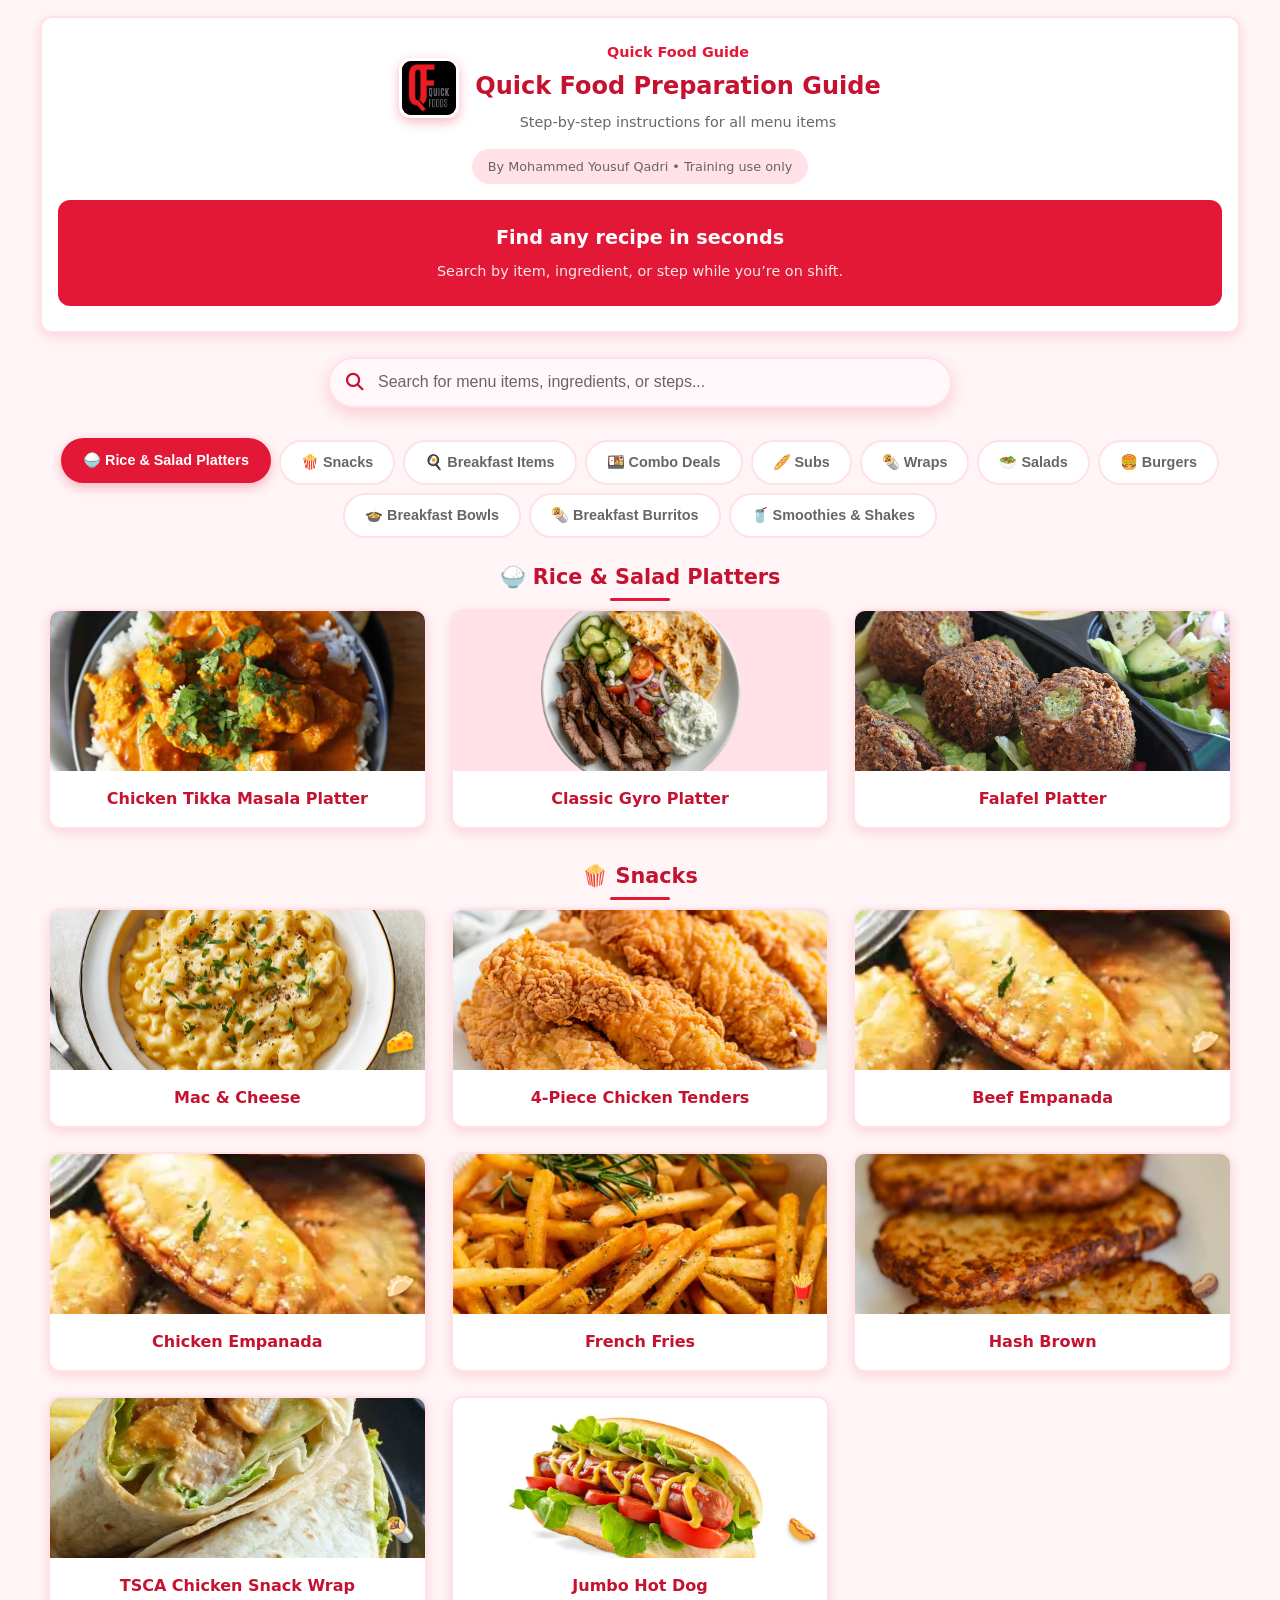
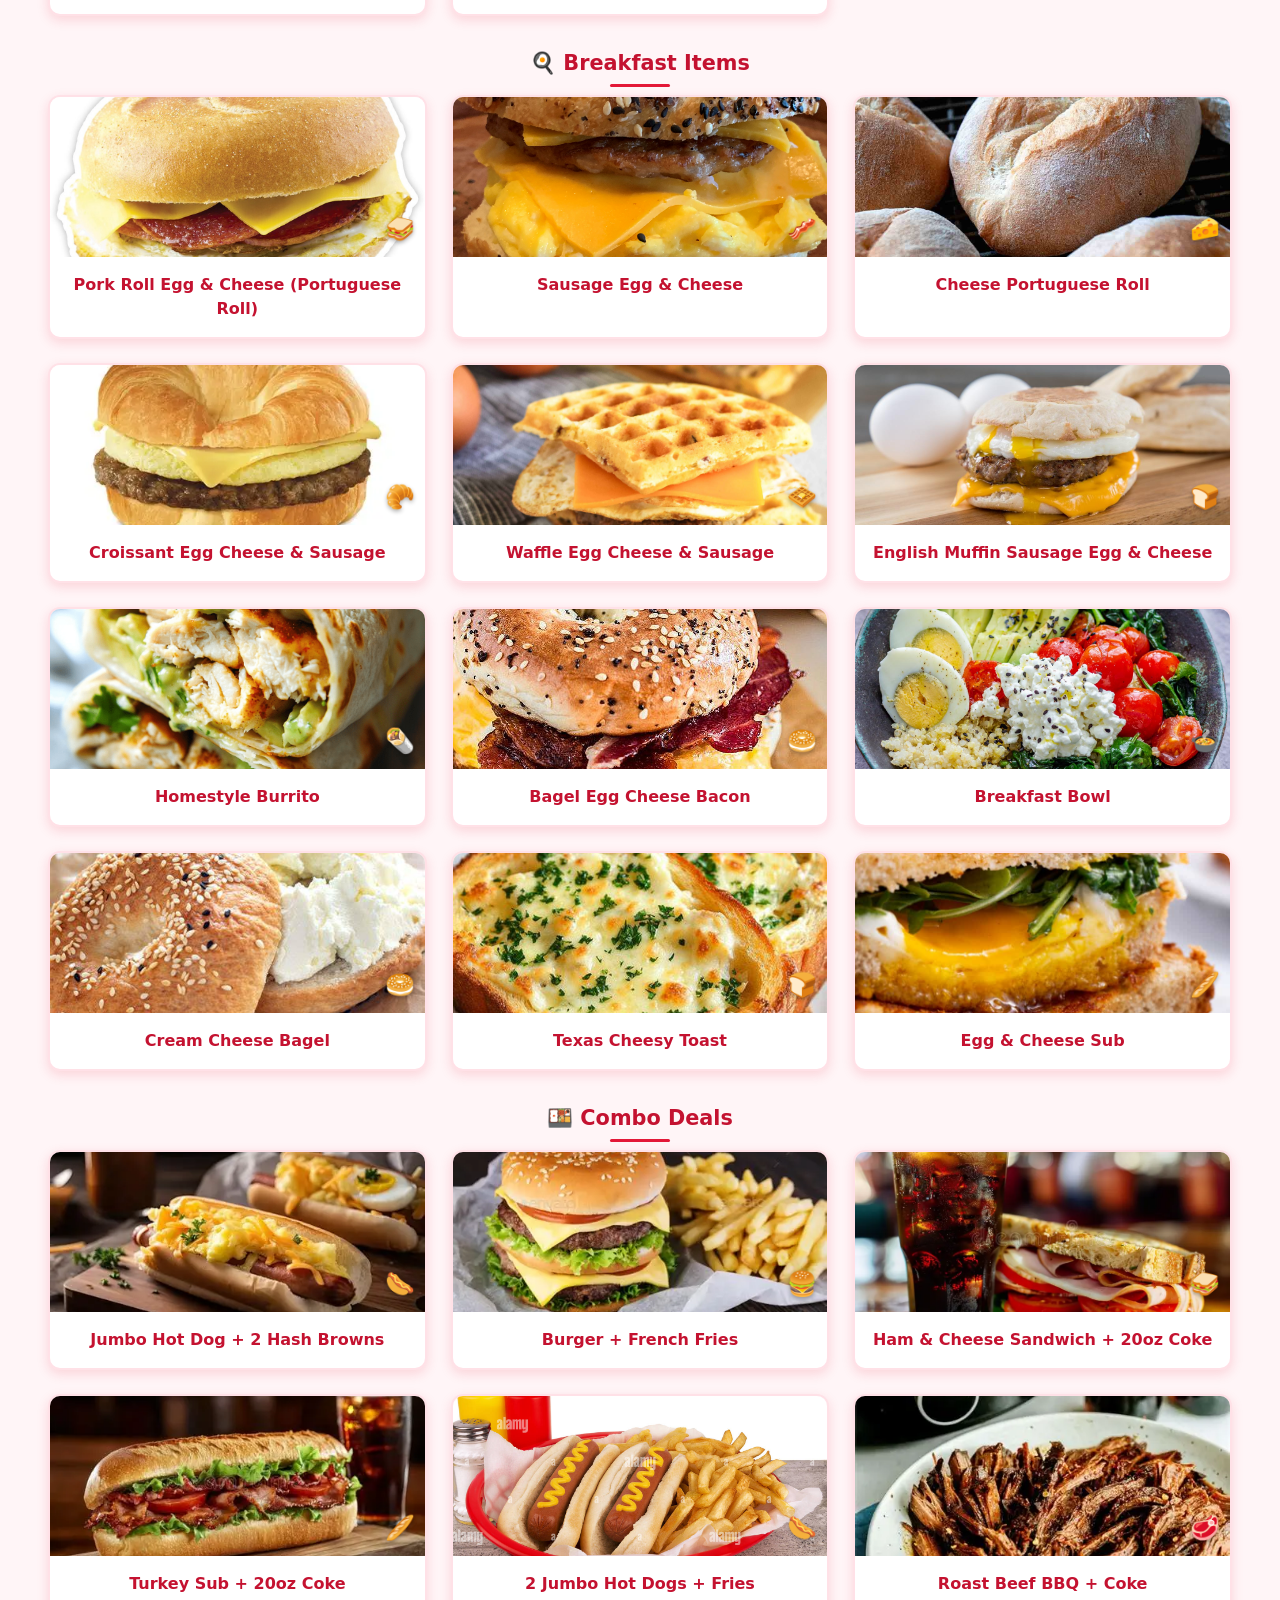
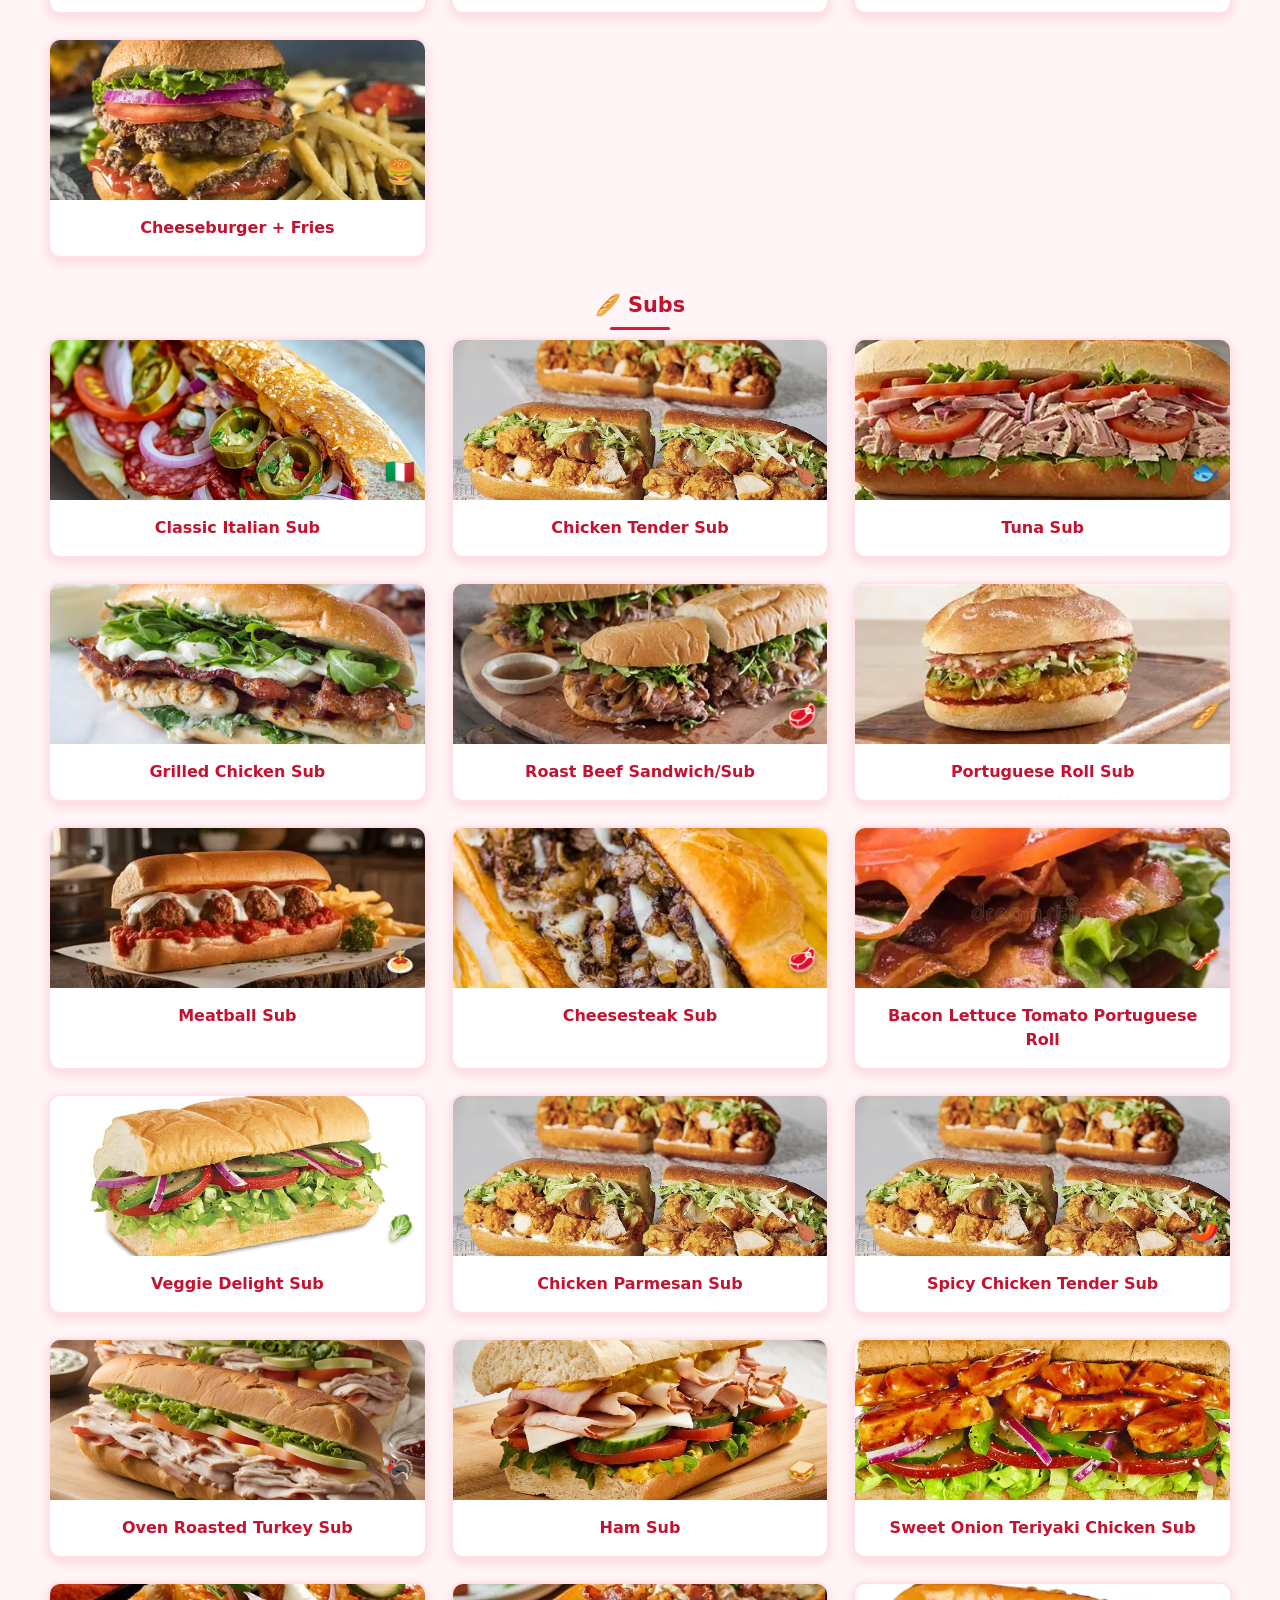
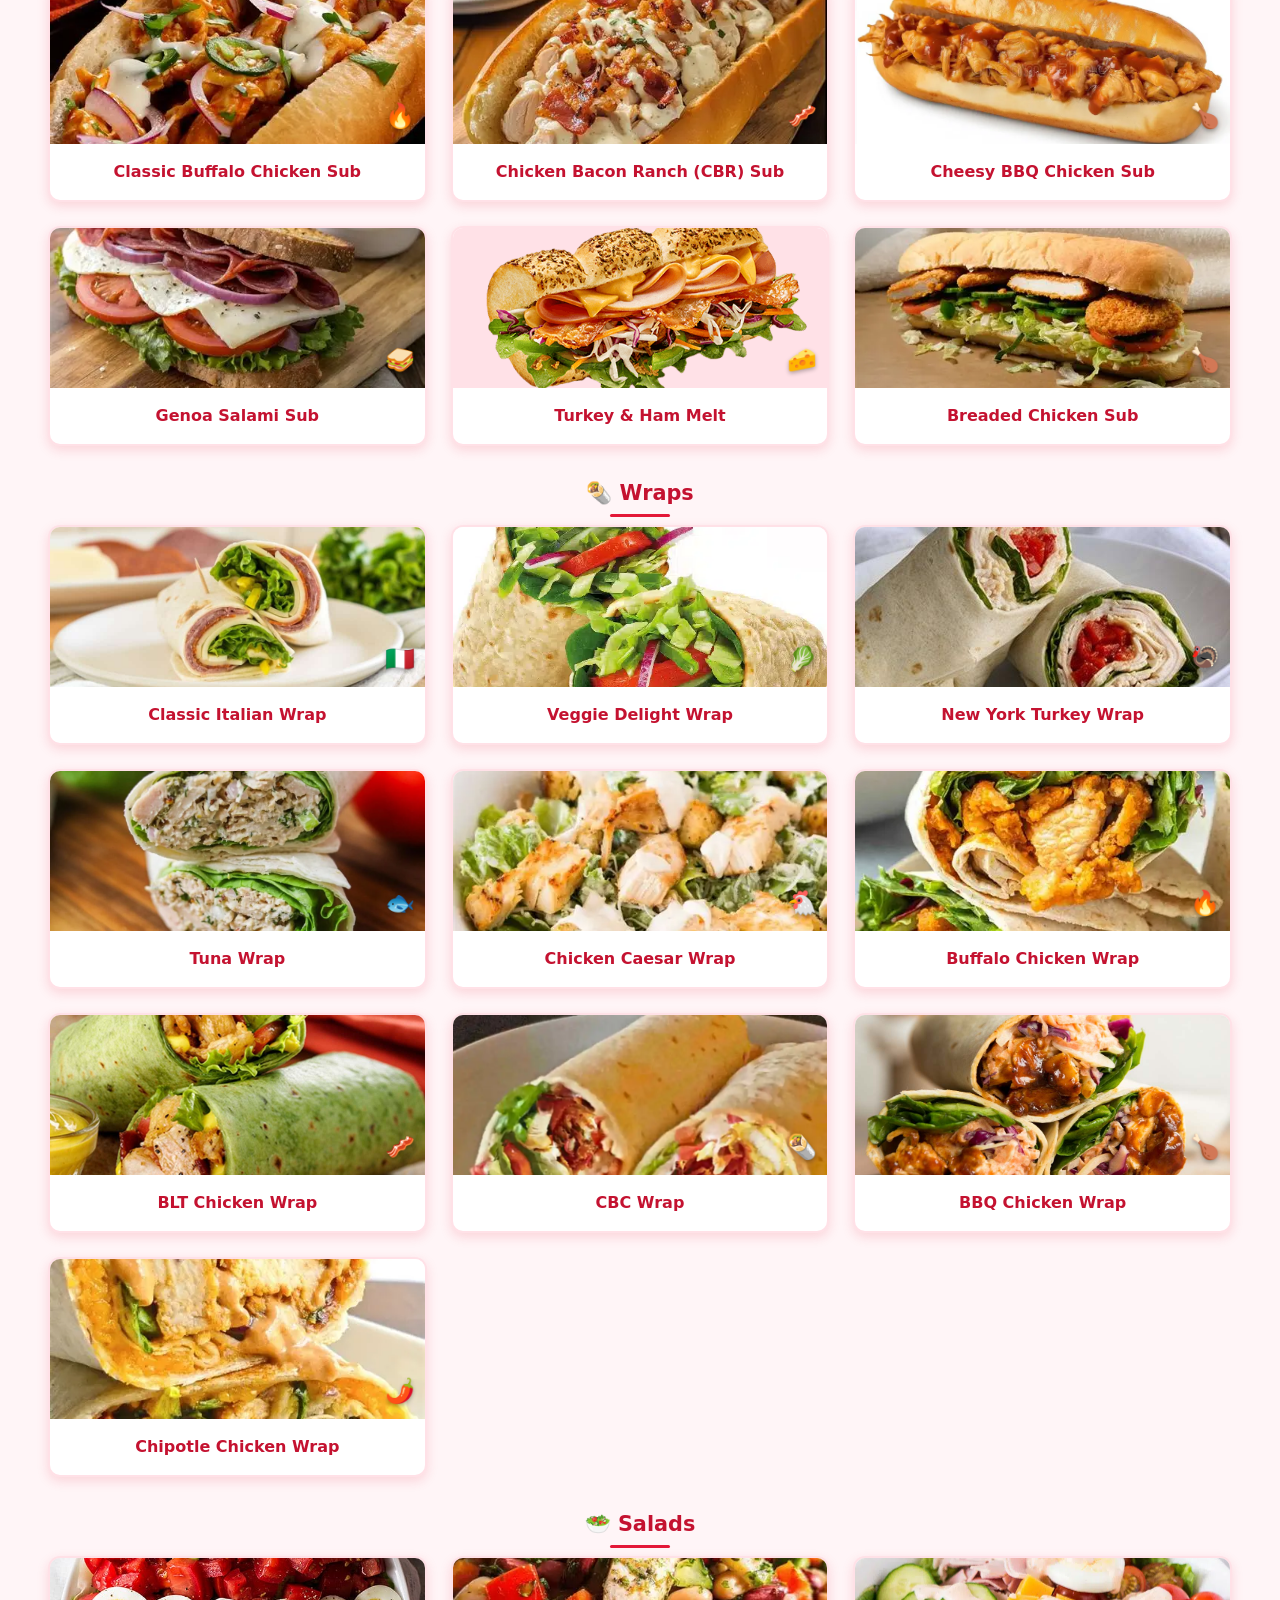
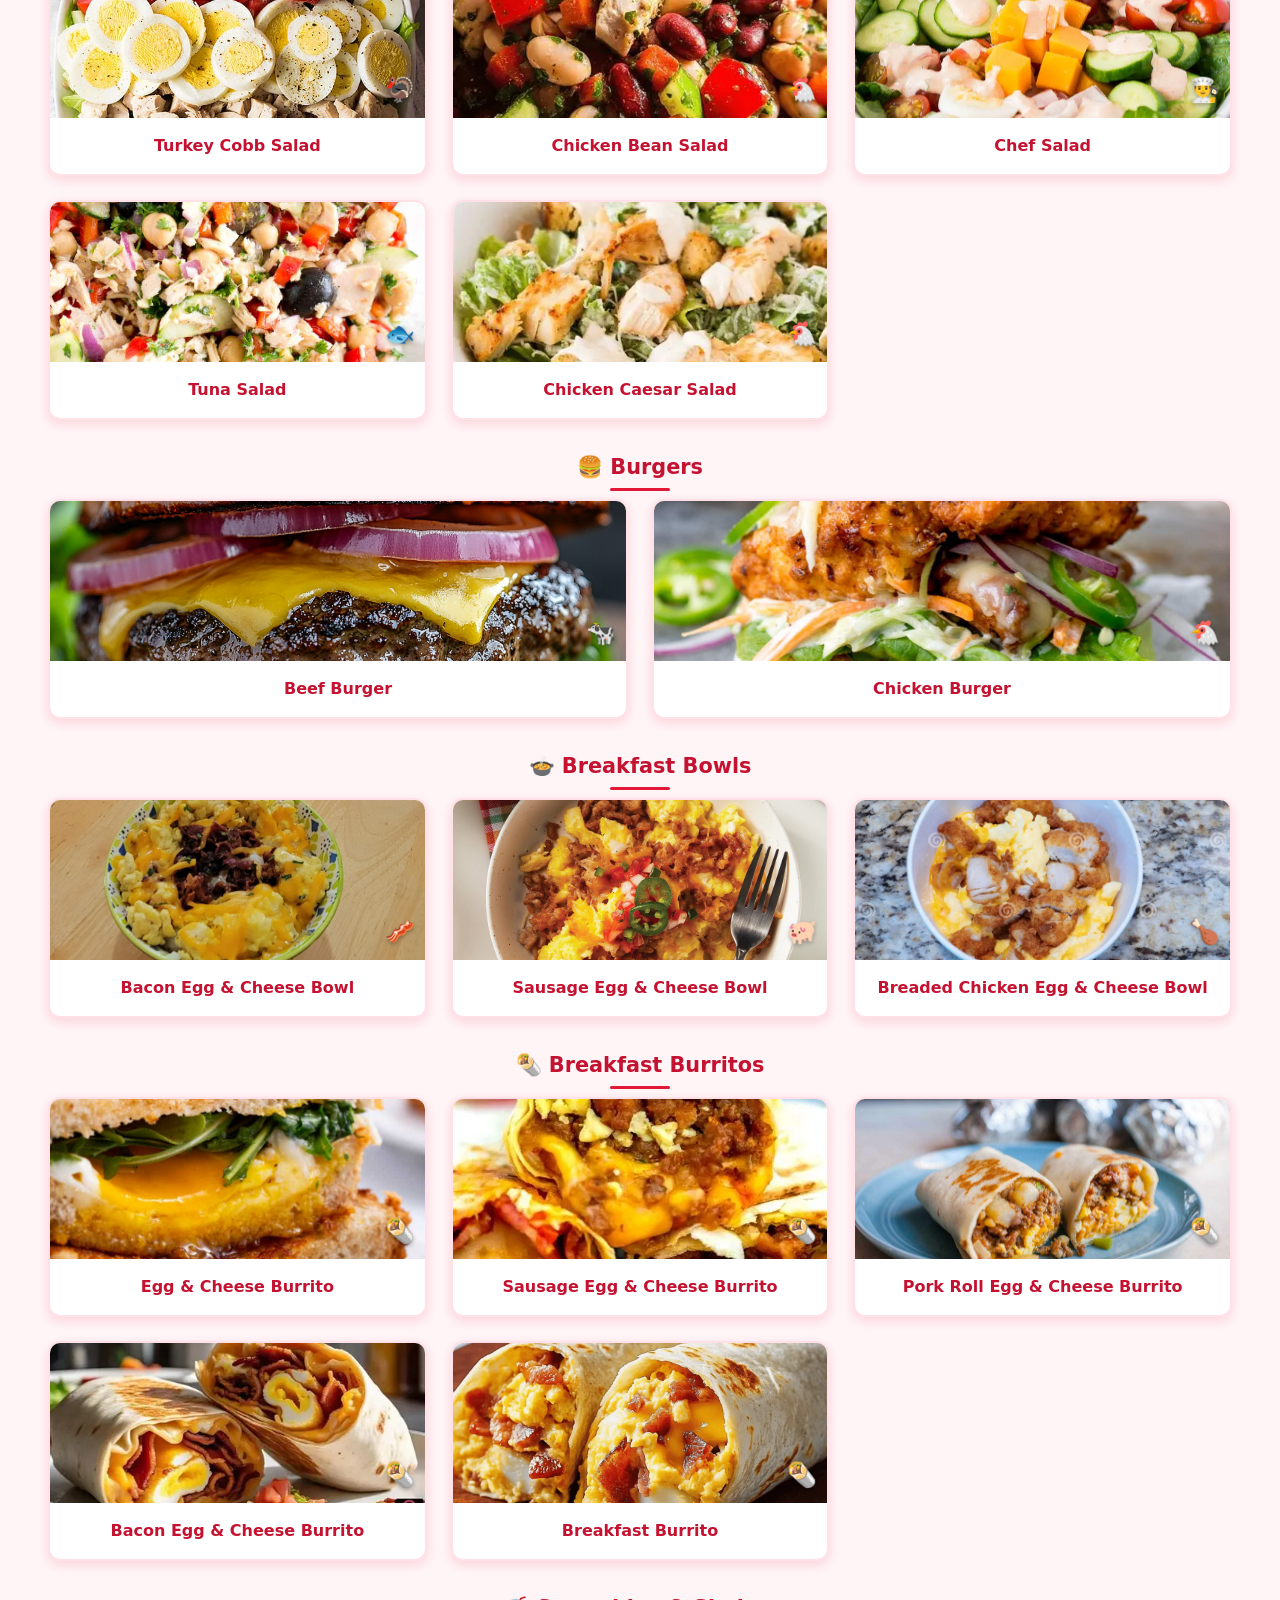
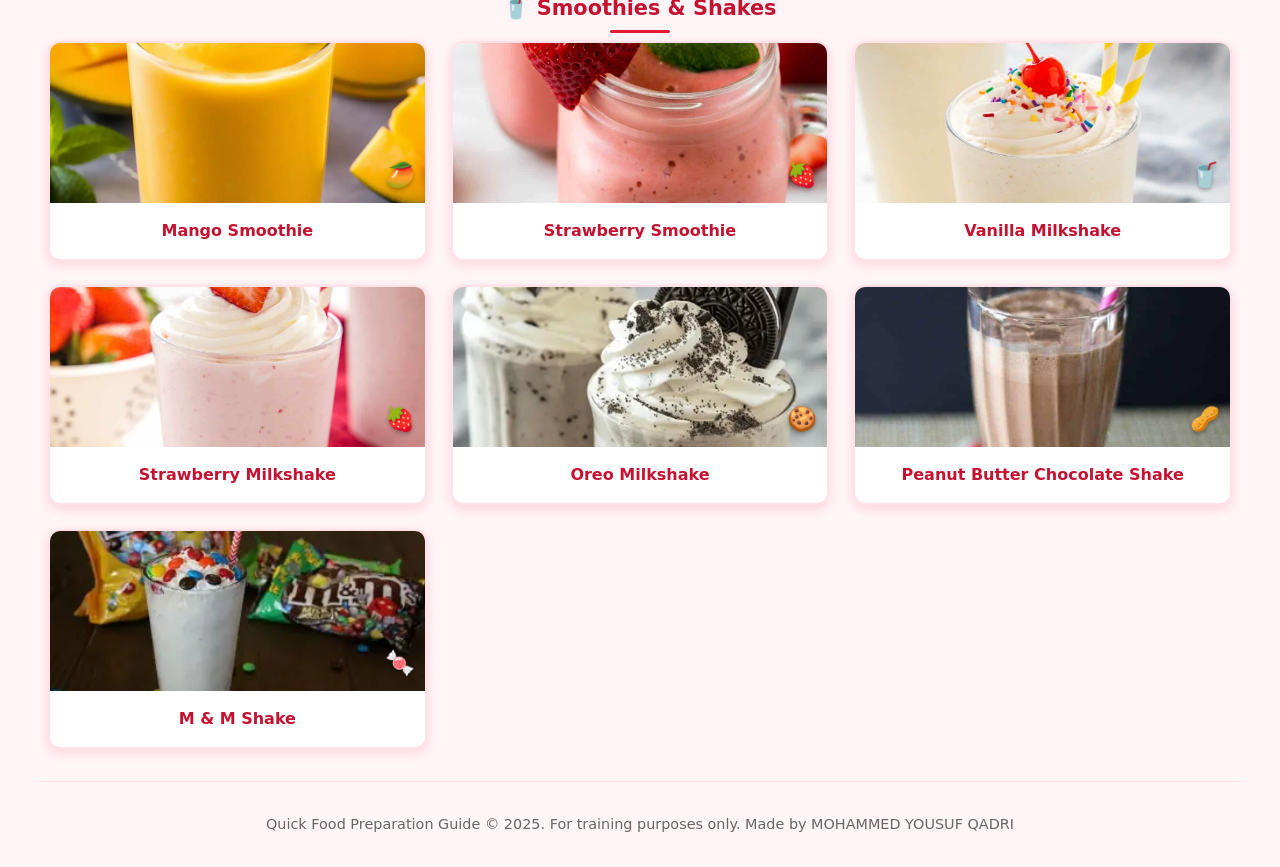
==== commit 4fdcd448: "Add files via upload" ====
--- a/index.html
+++ b/index.html
@@ -153,7 +153,7 @@
               title: "Falafel Platter",
               image: "",
               cover: "images/quick food imgs/falafel platter.jpeg",
-              ingredients: ["3 scoops rice", "Falafel pieces", "Ranch"],
+              ingredients: ["3 scoops rice", "5 Falafel pieces", "Ranch"],
               steps: [
                 "Add rice.",
                 "Add falafel on top.",
@@ -195,7 +195,7 @@
               image: "🥟",
               cover:
                 "images/quick food imgs/beef empanada and chicken empanada.webp",
-              ingredients: ["Beef empanada"],
+              ingredients: ["(Quantity as per order) Beef empanada"],
               steps: ["Bake/oven until golden"],
             },
             {
@@ -204,7 +204,7 @@
               image: "🥟",
               cover:
                 "images/quick food imgs/beef empanada and chicken empanada.webp",
-              ingredients: ["Chicken empanada"],
+              ingredients: ["(Quantity as per order) Chicken empanada"],
               steps: ["Bake/oven until golden"],
             },
             {
@@ -212,7 +212,7 @@
               title: "French Fries",
               image: "🍟",
               cover: "images/quick food imgs/french fries.webp",
-              ingredients: ["French fries", "Salt"],
+              ingredients: ["6oz French fries", "Salt"],
               steps: ["Oven or fryer until crisp", "Salt & serve"],
             },
             {
@@ -229,7 +229,7 @@
               image: "🌯",
               cover: "images/quick food imgs/chicken snack wrap.jpg",
               ingredients: [
-                "1 chicken tender",
+                "2 chicken tender",
                 "White tortilla",
                 "Pepper jack cheese",
               ],
@@ -270,7 +270,7 @@
               cover:
                 "images/quick food imgs/Pork Roll Egg & Cheese (Portuguese Roll).jpg",
               ingredients: [
-                "3 slices pork roll",
+                "2 slices pork roll",
                 "2 fried eggs",
                 "2 yellow cheese slices",
                 "Portuguese roll",
@@ -287,8 +287,8 @@
               image: "🥓",
               cover: "images/quick food imgs/sausage egg and cheese.jpg",
               ingredients: [
-                "2 fried eggs",
-                "2 sausage patties",
+                "1 fried eggs",
+                "1 sausage patties",
                 "Cheese",
                 "Bread",
               ],
@@ -300,8 +300,7 @@
               image: "🧀",
               cover: "images/quick food imgs/cheese portuguese roll.jpg",
               ingredients: [
-                "2 slices pork roll",
-                "2 yellow cheese",
+                "2 yellow cheese or ask customer",
                 "Portuguese roll",
               ],
               steps: ["Build inside roll.", "Toast.", "Serve."],
@@ -347,7 +346,7 @@
               image: "🌯",
               cover: "images/quick food imgs/homestyle burrito.png",
               ingredients: [
-                "1 pork",
+                "1 pork Sausage",
                 "1 scrambled egg",
                 "Cheddar cheese",
                 "Burrito tortilla",
@@ -373,12 +372,17 @@
               title: "Breakfast Bowl",
               image: "🍲",
               cover: "images/quick food imgs/breakfast bowl.jpeg",
-              ingredients: ["Scrambled eggs", "Pork", "Cheddar cheese"],
+              ingredients: [
+                "Scrambled eggs",
+                "Pork or Turkey patty",
+                "Cheddar, cheese Choice of Meat, Veggies ",
+              ],
               steps: [
                 "Add 2 scrambled eggs.",
-                "Add 1 scoop pork.",
+                "Add 1 patty.",
                 "Add cheese.",
                 "Microwave 30 sec.",
+                "Add veggies",
                 "Serve.",
               ],
             },
@@ -440,7 +444,7 @@
                 "1 burger patty",
                 "2 cheese slices",
                 "Burger bun",
-                "French fries",
+                "6oz French fries",
               ],
               steps: [
                 "Cook burger patty.",
@@ -458,7 +462,7 @@
                 "images/quick food imgs/ham and cheese sandwich with coke.webp",
               ingredients: [
                 "4 slices ham",
-                "4 slices cheese",
+                "2 slices cheese",
                 "Bread",
                 "20oz Coke",
               ],
@@ -493,7 +497,7 @@
               ingredients: [
                 "2 jumbo hot dogs",
                 "2 hot dog buns",
-                "French fries",
+                "6oz French fries",
               ],
               steps: [
                 "Heat dogs",
@@ -529,7 +533,7 @@
                 "1 burger patty",
                 "2 cheese slices",
                 "Burger bun",
-                "French fries",
+                "6oz French fries",
               ],
               steps: [
                 "Cook burger patty.",
@@ -560,6 +564,7 @@
                 "Tomato",
                 "Onions",
                 "Oil/vinegar",
+                "Double it for 12'",
               ],
               steps: [
                 "Build meats on roll.",
@@ -580,6 +585,7 @@
                 "Sub roll",
                 "Veggies",
                 "Sauce",
+                "Double it for 12'",
               ],
               steps: [
                 "Roll → cheese → tenders.",
@@ -601,11 +607,12 @@
               image: "🍗",
               cover: "images/quick food imgs/grilled chicken sub.jpeg",
               ingredients: [
-                "6oz Grilled chicken",
+                "4oz Grilled chicken",
                 "Cheese",
                 "Sub roll",
                 "Veggies",
                 "Sauce",
+                "Double it for 12'",
               ],
               steps: [
                 "Roll → cheese → grilled chicken.",
@@ -623,6 +630,7 @@
                 "Cheese",
                 "Roll",
                 "Toppings",
+                "Double it for 12'",
               ],
               steps: [
                 "Roll → cheese → roast beef.",
@@ -635,7 +643,13 @@
               title: "Portuguese Roll Sub",
               image: "🥖",
               cover: "images/quick food imgs/portuguese roll sub.webp",
-              ingredients: ["Beef", "2 cheese", "Portuguese roll", "Toppings"],
+              ingredients: [
+                "Choice of meat(4 slices) ",
+                "2 cheese",
+                "Portuguese roll",
+                "Toppings",
+                "Double it for 12'",
+              ],
               steps: [
                 "Portuguese roll → cheese → beef.",
                 "Toast.",
@@ -647,7 +661,13 @@
               title: "Meatball Sub",
               image: "🍝",
               cover: "images/quick food imgs/meatball sub.webp",
-              ingredients: ["4 meatballs", "Mozzarella", "Sub roll", "Sauce"],
+              ingredients: [
+                "4 meatballs",
+                "Mozzarella",
+                "Sub roll",
+                "Sauce",
+                "Double it for 12'",
+              ],
               steps: [
                 "Mix meatballs with sauce.",
                 "Microwave 30 sec.",
@@ -665,6 +685,7 @@
                 "2 cheese slices",
                 "Sub roll",
                 "Veggies",
+                "Double it for 12'",
               ],
               steps: [
                 "Heat steak 30 sec.",
@@ -680,7 +701,7 @@
               cover: "images/quick food imgs/bacon lettuce tomato roll.webp",
               ingredients: [
                 "3 bacon",
-                "Cheese",
+                "2 Cheese",
                 "Portuguese roll",
                 "Lettuce",
                 "Tomato",
@@ -706,15 +727,18 @@
               image: "🍗",
               cover: "images/quick food imgs/chicken tender sub.jpg",
               ingredients: [
-                "one piece Breaded chicken",
+                "4oz Breaded chicken",
                 "Marinara sauce",
                 "Mozzarella",
                 "Sub roll",
-              ],
-              steps: [
+                "Double it for 12'",
+              ],
+              steps: [
+                "Microwave chicken 30sec",
                 "Add chicken to roll.",
-                "Top with sauce and cheese.",
+                "cheese.",
                 "Toast until cheese melts.",
+                "Add Topping",
               ],
             },
             {
@@ -727,8 +751,10 @@
                 "Cheese",
                 "Sub roll",
                 "Veggies",
-              ],
-              steps: [
+                "Double it for 12'",
+              ],
+              steps: [
+                "Microwave chicken 30sec",
                 "Add spicy tenders to roll.",
                 "Add cheese and toast.",
                 "Top with veggies.",
@@ -739,7 +765,7 @@
               title: "Oven Roasted Turkey Sub",
               image: "🦃",
               cover: "images/quick food imgs/roasted turkey sub.webp",
-              ingredients: ["4 Turkey", "Cheese", "Sub roll", "Veggies"],
+              ingredients: ["4 Turkey", "2 Cheese", "Sub roll", "Veggies"],
               steps: [
                 "Layer turkey and cheese on roll.",
                 "Toast if needed.",
@@ -751,7 +777,7 @@
               title: "Ham Sub",
               image: "🥪",
               cover: "images/quick food imgs/ham sub.webp",
-              ingredients: ["4 Ham", "Cheese", "Sub roll", "Veggies"],
+              ingredients: ["4 Ham", "2 Cheese", "Sub roll", "Veggies"],
               steps: [
                 "Add ham and cheese to roll.",
                 "Toast optional.",
@@ -782,15 +808,20 @@
               image: "🔥",
               cover: "images/quick food imgs/buffalo chicken sub.webp",
               ingredients: [
-                "4oz Buffalo chicken",
+                "4oz chicken",
+                "Buffalo Sauce",
                 "Cheese",
                 "Sub roll",
                 "Veggies",
-              ],
-              steps: [
-                "Add buffalo chicken and cheese.",
+                "Double it for 12'",
+              ],
+              steps: [
+                "Add buffalo Sauce on the chicken.",
+                "Microwave chicken 30sec",
+                "Add cheese",
                 "Toast.",
                 "Top with veggies and serve.",
+                "Sauce",
               ],
             },
             {
@@ -804,11 +835,12 @@
                 "Ranch",
                 "Cheese",
                 "Sub roll",
+                "Double it for 12'",
               ],
               steps: [
                 "Add chicken, bacon, and cheese to roll.",
                 "Toast.",
-                "Drizzle ranch and serve.",
+                "Drizzle Sauce and serve.",
               ],
             },
             {
@@ -816,11 +848,17 @@
               title: "Cheesy BBQ Chicken Sub",
               image: "🍗",
               cover: "images/quick food imgs/cheesy BBQ chicken sub.webp",
-              ingredients: ["4oz Chicken", "BBQ sauce", "Cheese", "Sub roll"],
+              ingredients: [
+                "4oz Chicken",
+                "BBQ sauce",
+                "Cheese",
+                "Sub roll",
+                "Double it for 12'",
+              ],
               steps: [
                 "Toss chicken in BBQ sauce.",
                 "Add to roll with cheese.",
-                "Toast and serve.",
+                "Toast, Sauce and serve.",
               ],
             },
             {
@@ -828,11 +866,18 @@
               title: "Genoa Salami Sub",
               image: "🥪",
               cover: "images/quick food imgs/genoa salami sub.webp",
-              ingredients: ["4 Genoa salami", "Cheese", "Sub roll", "Veggies"],
+              ingredients: [
+                "4 salami",
+                "Cheese",
+                "Sub roll",
+                "Veggies",
+                "Double it for 12'",
+              ],
               steps: [
                 "Layer salami and cheese.",
                 "Toast optional.",
                 "Add veggies.",
+                "Add Sauce",
               ],
             },
             {
@@ -840,7 +885,13 @@
               title: "Turkey & Ham Melt",
               image: "🧀",
               cover: "images/quick food imgs/turkey and ham melt.png",
-              ingredients: ["3 Turkey", "3 Ham", "Cheese", "Sub roll"],
+              ingredients: [
+                "3 Turkey",
+                "3 Ham",
+                "Cheese",
+                "Sub roll",
+                "Double it for 12'",
+              ],
               steps: [
                 "Add turkey, ham, and cheese to roll.",
                 "Toast until cheese melts.",
@@ -853,10 +904,11 @@
               image: "🍗",
               cover: "images/quick food imgs/breaded chicken sub.webp",
               ingredients: [
-                "one piece Breaded chicken",
+                "4oz Breaded chicken",
                 "Cheese",
                 "Sub roll",
                 "Veggies",
+                "Double it for 12'",
               ],
               steps: [
                 "Add breaded chicken and cheese to roll.",
--- a/style.css
+++ b/style.css
@@ -7,37 +7,35 @@
   box-sizing: border-box;
 }
 
+html {
+  scroll-behavior: smooth;
+}
+
 :root {
   --primary: #e31837;
-  --primary-dark: #b5122b;
+  --primary-dark: #c41230;
+  --primary-light: #ff4d6d;
   --primary-soft: #ffe1e7;
-
-  --bg-page: #f3f4f6;
+  
+  --bg-page: #fff5f7;
   --bg-card: #ffffff;
-
+  
   --text-main: #1a1a1d;
-  --text-muted: #55565f;
-
-  --border-soft: #e3e3ea;
-
-  --shadow-soft: 0 14px 30px rgba(0, 0, 0, 0.12);
-  --shadow-strong: 0 22px 55px rgba(0, 0, 0, 0.2);
-
-  --radius-xl: 32px;
-  --radius-lg: 22px;
-  --radius-pill: 999px;
-
-  --transition: all 0.22s ease-out;
+  --text-muted: #666666;
+  
+  --border-soft: #ffd6df;
+  
+  --shadow: 0 4px 12px rgba(227, 24, 55, 0.15);
+  --shadow-hover: 0 8px 24px rgba(227, 24, 55, 0.25);
+  
+  --radius: 12px;
 }
 
 body {
-  font-family: system-ui, -apple-system, "Segoe UI", sans-serif;
-  background:
-    radial-gradient(circle at top left, rgba(227, 24, 55, 0.14), transparent 55%),
-    var(--bg-page);
+  font-family: system-ui, -apple-system, sans-serif;
+  background: var(--bg-page);
   color: var(--text-main);
-  min-height: 100vh;
-  line-height: 1.6;
+  line-height: 1.5;
 }
 
 /* =========================
@@ -45,160 +43,203 @@
    ========================= */
 .page-bg {
   min-height: 100vh;
+  padding: 16px;
+}
+
+.app-shell {
+  max-width: 1200px;
+  margin: 0 auto;
+}
+
+/* =========================
+   HEADER + HERO
+   ========================= */
+.app-header {
+  background: var(--bg-card);
+  border-radius: var(--radius);
+  box-shadow: var(--shadow);
+  padding: 1.5rem 1rem;
+  margin-bottom: 1.5rem;
+  border: 2px solid var(--primary-soft);
+  animation: slideDown 0.6s ease-out;
+}
+
+@keyframes slideDown {
+  from {
+    opacity: 0;
+    transform: translateY(-30px);
+  }
+  to {
+    opacity: 1;
+    transform: translateY(0);
+  }
+}
+
+.header-main {
+  text-align: center;
+  margin-bottom: 1rem;
+}
+
+.logo-container {
   display: flex;
   align-items: center;
   justify-content: center;
-  padding: 24px;
-}
-
-.app-shell {
-  width: 100%;
-  max-width: 1000px;
-  background: transparent;
-}
-
-/* =========================
-   HEADER + HERO
-   ========================= */
-.app-header {
-  background: var(--bg-card);
-  border-radius: var(--radius-xl);
-  box-shadow: var(--shadow-soft);
-  border: 1px solid var(--border-soft);
-  padding: 1.7rem 1.9rem 1.5rem;
-  margin-bottom: 1.6rem;
-}
-
-.header-main {
-  display: flex;
-  flex-direction: column;
-  gap: 0.4rem;
-  margin-bottom: 1.1rem;
-}
-
-.logo-container {
-  display: flex;
-  align-items: center;
   gap: 1rem;
+  margin-bottom: 1rem;
 }
 
 .logo {
-  width: 64px;
-  height: 64px;
-  border-radius: 22px;
-  background: radial-gradient(circle at 25% 20%, #ffffff, #ffd3db);
+  width: 60px;
+  height: 60px;
+  border-radius: 12px;
+  background: var(--primary);
   display: flex;
   align-items: center;
   justify-content: center;
-  font-size: 2.2rem;
+  color: white;
+  font-size: 1.5rem;
+  border: 3px solid white;
+  box-shadow: 0 4px 12px rgba(227, 24, 55, 0.3);
+  animation: logoPop 0.8s cubic-bezier(0.34, 1.56, 0.64, 1) 0.3s both;
+}
+
+@keyframes logoPop {
+  0% {
+    opacity: 0;
+    transform: scale(0) rotate(-180deg);
+  }
+  70% {
+    transform: scale(1.1) rotate(10deg);
+  }
+  100% {
+    opacity: 1;
+    transform: scale(1) rotate(0deg);
+  }
+}
+
+.header-text {
+  animation: fadeInUp 0.6s ease-out 0.5s both;
+}
+
+@keyframes fadeInUp {
+  from {
+    opacity: 0;
+    transform: translateY(20px);
+  }
+  to {
+    opacity: 1;
+    transform: translateY(0);
+  }
+}
+
+.header-text h1 {
+  font-size: 1.5rem;
   color: var(--primary-dark);
-  box-shadow: 0 10px 25px rgba(227, 24, 55, 0.4);
-  border: 2px solid #ffffff;
-  transition: var(--transition);
-}
-
-.logo:hover {
-  transform: translateY(-3px) scale(1.03);
-}
-
-.header-text h1 {
-  font-size: clamp(1.8rem, 3vw, 2.2rem);
+  margin-bottom: 0.5rem;
   font-weight: 700;
-  letter-spacing: -0.02em;
-  margin-bottom: 0.1rem;
-  color: #141418;
 }
 
 .app-label {
-  font-size: 0.75rem;
-  text-transform: uppercase;
-  letter-spacing: 0.12em;
-  color: var(--primary-dark);
+  color: var(--primary);
   font-weight: 600;
-  margin-bottom: 0.1rem;
+  font-size: 0.9rem;
+  margin-bottom: 0.25rem;
 }
 
 .subtitle {
-  font-size: 0.94rem;
   color: var(--text-muted);
+  font-size: 0.9rem;
 }
 
 .owner-tag {
-  font-size: 0.78rem;
   color: var(--text-muted);
-}
-
-/* red hero strip */
+  font-size: 0.8rem;
+  background: var(--primary-soft);
+  padding: 0.5rem 1rem;
+  border-radius: 20px;
+  display: inline-block;
+  animation: fadeInUp 0.6s ease-out 0.7s both;
+}
+
+/* Hero Strip */
 .hero-strip {
-  margin-top: 1.1rem;
-  background: linear-gradient(135deg, var(--primary), var(--primary-dark));
-  border-radius: 24px;
-  padding: 1.1rem 1.3rem;
-  display: grid;
-  grid-template-columns: 2fr 1fr;
-  gap: 0.8rem;
-  align-items: center;
-  color: #ffffff;
+  background: var(--primary);
+  border-radius: var(--radius);
+  padding: 1.5rem 1rem;
+  color: white;
+  text-align: center;
+  margin-top: 1rem;
+  position: relative;
+  overflow: hidden;
+  animation: scaleIn 0.6s ease-out 0.9s both;
+}
+
+@keyframes scaleIn {
+  from {
+    opacity: 0;
+    transform: scale(0.9);
+  }
+  to {
+    opacity: 1;
+    transform: scale(1);
+  }
+}
+
+.hero-strip::before {
+  content: "";
+  position: absolute;
+  top: 0;
+  left: -100%;
+  width: 100%;
+  height: 100%;
+  background: linear-gradient(90deg, transparent, rgba(255,255,255,0.1), transparent);
+  animation: shimmer 3s infinite;
+}
+
+@keyframes shimmer {
+  0% { left: -100%; }
+  100% { left: 100%; }
 }
 
 .hero-copy h2 {
   font-size: 1.2rem;
-  margin-bottom: 0.25rem;
+  margin-bottom: 0.5rem;
+  font-weight: 600;
 }
 
 .hero-copy p {
-  font-size: 0.88rem;
-  opacity: 0.98;
+  font-size: 0.9rem;
+  opacity: 0.9;
 }
 
 .hero-visual {
-  display: flex;
-  justify-content: flex-end;
-}
-
-.hero-circle {
-  width: 70px;
-  height: 70px;
-  border-radius: 24px;
-  background: #ffe1e7;
-  display: flex;
-  align-items: center;
-  justify-content: center;
-  font-size: 2.2rem;
-  box-shadow: 0 10px 20px rgba(0, 0, 0, 0.18);
-}
-
-/* smaller screens */
-@media (max-width: 720px) {
-  .app-header {
-    padding: 1.4rem 1.3rem 1.3rem;
-  }
-
-  .hero-strip {
-    grid-template-columns: 1fr;
-  }
-
-  .hero-visual {
-    justify-content: flex-start;
-  }
-}
-
-/* =========================
-   SEARCH – more visible
+  display: none;
+}
+
+/* =========================
+   SEARCH
    ========================= */
 .search-container {
-  max-width: 820px;
-  margin: 0 auto 2.1rem;
+  margin: 0 auto 2rem;
   padding: 0 0.5rem;
+  max-width: 640px;
+  animation: fadeInUp 0.6s ease-out 1.1s both;
 }
 
 .search-wrapper {
   position: relative;
-  background: #ffffff;
-  border-radius: 20px;
-  border: 2px solid rgba(227, 24, 55, 0.2);
-  box-shadow: 0 16px 38px rgba(0, 0, 0, 0.15);
-  padding: 4px;
+  background: #fff7f9;
+  border-radius: 999px;
+  border: 2px solid var(--primary-soft);
+  box-shadow: 0 6px 18px rgba(227, 24, 55, 0.18);
+  transition: all 0.25s ease;
+}
+
+.search-wrapper:focus-within {
+  border-color: var(--primary);
+  box-shadow: 0 8px 24px rgba(227, 24, 55, 0.28);
+  transform: translateY(-1px);
+  background: #fff;
 }
 
 .search-box {
@@ -206,82 +247,115 @@
   border: none;
   outline: none;
   background: transparent;
-  border-radius: 16px;
-  padding: 14px 18px 14px 48px;
+  border-radius: 999px;
+  padding: 0.9rem 1rem 0.9rem 3rem;
   font-size: 1rem;
   color: var(--text-main);
 }
 
 .search-box::placeholder {
   color: var(--text-muted);
-}
-
-.search-wrapper:focus-within {
-  border-color: var(--primary);
-  box-shadow: 0 20px 45px rgba(227, 24, 55, 0.4);
+  font-weight: 400;
 }
 
 .search-icon {
   position: absolute;
-  left: 18px;
+  left: 1rem;
   top: 50%;
   transform: translateY(-50%);
   color: var(--primary-dark);
-  font-size: 1.05rem;
-  pointer-events: none;
+  font-size: 1.1rem;
+  transition: transform 0.25s ease, color 0.25s ease;
+}
+
+.search-wrapper:focus-within .search-icon {
+  transform: translateY(-50%) scale(1.1);
+  color: var(--primary);
 }
 
 /* =========================
    MAIN CONTENT
    ========================= */
 .main-container {
-  max-width: 1100px;
-  margin: 0 auto 3.2rem;
+  margin: 0 auto 2rem;
   padding: 0 0.5rem;
-}
-
-/* section nav chips */
+  animation: fadeInUp 0.6s ease-out 1.3s both;
+}
+
+/* Section Navigation */
 .section-nav {
   display: flex;
+  gap: 0.5rem;
+  margin: 1rem 0;
   flex-wrap: wrap;
-  gap: 0.6rem;
   justify-content: center;
-  margin: 1.4rem 0 1.6rem;
 }
 
 .section-btn {
-  padding: 0.5rem 1.3rem;
-  border-radius: var(--radius-pill);
-  border: none;
-  background: #f6f7fb;
+  padding: 0.75rem 1.25rem;
+  border-radius: 25px;
+  border: 2px solid var(--primary-soft);
+  background: white;
   color: var(--text-muted);
-  font-size: 0.86rem;
   font-weight: 600;
   cursor: pointer;
-  display: inline-flex;
-  align-items: center;
-  gap: 0.4rem;
-  transition: var(--transition);
-  box-shadow: 0 6px 16px rgba(15, 23, 42, 0.08);
+  transition: all 0.25s ease;
+  font-size: 0.9rem;
+  position: relative;
+  overflow: hidden;
+}
+
+.section-btn::before {
+  content: "";
+  position: absolute;
+  inset: 0;
+  background: radial-gradient(circle at center, rgba(227,24,55,0.12), transparent 70%);
+  opacity: 0;
+  transition: opacity 0.25s ease;
+}
+
+.section-btn:hover::before {
+  opacity: 1;
 }
 
 .section-btn:hover {
-  background: #ffe1e7;
+  background: var(--primary-soft);
   color: var(--primary-dark);
+  transform: translateY(-2px);
+}
+
+.section-btn:active {
+  transform: translateY(0) scale(0.97);
 }
 
 .section-btn.active {
   background: var(--primary);
-  color: #ffffff;
-  box-shadow: 0 10px 26px rgba(227, 24, 55, 0.65);
-}
-
-/* section titles */
+  color: white;
+  border-color: var(--primary);
+  transform: translateY(-2px);
+  box-shadow: 0 4px 12px rgba(227, 24, 55, 0.3);
+}
+
+/* Section Titles */
 .section-title {
-  font-size: 1.45rem;
-  margin: 0.7rem 0 1rem;
-  color: #151518;
+  font-size: 1.3rem;
+  color: var(--primary-dark);
+  margin: 1.5rem 0 1rem;
+  text-align: center;
   font-weight: 700;
+  position: relative;
+}
+
+.section-title::after {
+  content: "";
+  position: absolute;
+  bottom: -8px;
+  left: 50%;
+  transform: translateX(-50%);
+  width: 60px;
+  height: 3px;
+  background: var(--primary);
+  border-radius: 2px;
 }
 
 /* =========================
@@ -289,25 +363,41 @@
    ========================= */
 .folder-grid {
   display: grid;
-  grid-template-columns: repeat(auto-fill, minmax(250px, 1fr));
-  gap: 1.7rem;
-  margin-bottom: 2.4rem;
+  grid-template-columns: repeat(auto-fit, minmax(280px, 1fr));
+  gap: 1.5rem;
+  margin-bottom: 2rem;
 }
 
 .folder {
-  background: #fffdfd;
-  border-radius: var(--radius-lg);
-  border: 1px solid #f0c6cf;
-  box-shadow: 0 18px 38px rgba(0, 0, 0, 0.18);
+  background: white;
+  border-radius: var(--radius);
+  border: 2px solid var(--primary-soft);
+  box-shadow: var(--shadow);
+  cursor: pointer;
+  transition: transform 0.25s ease, box-shadow 0.25s ease, border-color 0.25s ease;
   overflow: hidden;
-  cursor: pointer;
-  transition: var(--transition);
-  display: flex;
-  flex-direction: column;
   position: relative;
-}
-
-/* thin red strip on top of each card */
+  animation: cardSlideIn 0.5s ease-out both;
+}
+
+.folder:nth-child(1) { animation-delay: 0.05s; }
+.folder:nth-child(2) { animation-delay: 0.1s; }
+.folder:nth-child(3) { animation-delay: 0.15s; }
+.folder:nth-child(4) { animation-delay: 0.2s; }
+.folder:nth-child(5) { animation-delay: 0.25s; }
+.folder:nth-child(6) { animation-delay: 0.3s; }
+
+@keyframes cardSlideIn {
+  from {
+    opacity: 0;
+    transform: translateY(24px);
+  }
+  to {
+    opacity: 1;
+    transform: translateY(0);
+  }
+}
+
 .folder::before {
   content: "";
   position: absolute;
@@ -315,256 +405,451 @@
   left: 0;
   right: 0;
   height: 4px;
-  background: linear-gradient(90deg, var(--primary-dark), var(--primary));
+  background: linear-gradient(90deg, var(--primary), var(--primary-light));
+  transform: scaleX(0);
+  transform-origin: left;
+  transition: transform 0.25s ease;
+  z-index: 2;
 }
 
 .folder:hover {
-  transform: translateY(-8px) scale(1.01);
-  box-shadow: 0 26px 60px rgba(0, 0, 0, 0.22);
+  transform: translateY(-6px);
+  box-shadow: var(--shadow-hover);
   border-color: var(--primary);
 }
 
-/* image / emoji area */
+.folder:hover::before {
+  transform: scaleX(1);
+}
+
 .folder-img {
   height: 160px;
-  background: radial-gradient(circle at 20% 10%, #ffffff, #ffd6df);
+  background: var(--primary-soft);
   display: flex;
   align-items: center;
   justify-content: center;
-  font-size: 3rem;
   position: relative;
-}
-
-/* title */
-.folder-title {
-  padding: 1rem 1.2rem 1.25rem;
-  font-size: 1.05rem;
-  font-weight: 700;
-  color: #1b1b1f;
-}
-
-/* =========================
-   NO RESULTS
-   ========================= */
-.no-results {
-  display: none;
-  max-width: 520px;
-  margin: 2.4rem auto 0;
-  padding: 2.2rem 1.4rem;
-  background: var(--bg-card);
-  border-radius: var(--radius-lg);
-  box-shadow: var(--shadow-soft);
-  text-align: center;
-  color: var(--text-muted);
-}
-
-/* =========================
-   MODAL
-   ========================= */
-.steps-modal {
-  display: none;
-  position: fixed;
-  inset: 0;
-  background: rgba(15, 23, 42, 0.3);
-  backdrop-filter: blur(4px);
-  z-index: 1000;
-  padding: 26px 10px;
-  overflow-y: auto;
-}
-
-.modal-content {
-  background: var(--bg-card);
-  border-radius: var(--radius-xl);
-  box-shadow: var(--shadow-strong);
-  max-width: 720px;
-  margin: 2% auto;
   overflow: hidden;
-  animation: modalFade 0.25s ease-out;
-}
-
-@keyframes modalFade {
-  from {
-    opacity: 0;
-    transform: translateY(-20px) scale(0.97);
-  }
-  to {
-    opacity: 1;
-    transform: translateY(0) scale(1);
-  }
-}
-
-.modal-header {
-  padding: 1.4rem 1.7rem;
-  display: flex;
-  align-items: center;
-  justify-content: space-between;
-  background: #ffe1e7;
-  border-bottom: 1px solid #f4c9d3;
-}
-
-.modal-title {
-  font-size: 1.35rem;
-  font-weight: 700;
-  color: #1a1a1d;
-}
-
-.close-btn {
-  width: 34px;
-  height: 34px;
-  border-radius: 50%;
-  border: none;
-  background: #ffffff;
-  color: var(--text-muted);
-  font-size: 1.5rem;
-  cursor: pointer;
-  box-shadow: 0 4px 10px rgba(0, 0, 0, 0.08);
-  transition: var(--transition);
-}
-
-.close-btn:hover {
-  background: var(--primary);
-  color: #ffffff;
-  transform: translateY(-1px);
-}
-
-.modal-body {
-  padding: 1.6rem 1.8rem 2rem;
-  max-height: 70vh;
-  overflow-y: auto;
-}
-
-/* ingredients block */
-.ingredients {
-  background: #fff4f7;
-  border-radius: 18px;
-  padding: 1.3rem 1.4rem;
-  margin-bottom: 1.8rem;
-}
-
-.ingredients h3 {
-  font-size: 1.05rem;
-  margin-bottom: 0.8rem;
-  display: flex;
-  align-items: center;
-  gap: 0.5rem;
-  color: #18181c;
-}
-
-.ingredients h3 i {
-  color: var(--primary-dark);
-}
-
-.ingredients-list {
-  list-style: none;
-  display: grid;
-  grid-template-columns: repeat(auto-fill, minmax(190px, 1fr));
-  gap: 0.5rem;
-}
-
-.ingredients-list li {
-  background: #ffffff;
-  border-radius: var(--radius-pill);
-  padding: 0.4rem 0.9rem;
-  font-size: 0.9rem;
-  color: var(--text-main);
-  box-shadow: 0 2px 6px rgba(0, 0, 0, 0.04);
-}
-
-/* steps */
-.step {
-  padding: 0.7rem 0 0.9rem;
-  border-bottom: 1px solid #f0f0f4;
-}
-
-.step:last-child {
-  border-bottom: none;
-}
-
-.step-title {
-  font-size: 0.96rem;
-  display: flex;
-  align-items: center;
-  gap: 0.5rem;
-  color: #18181c;
-}
-
-.step-number {
-  width: 24px;
-  height: 24px;
-  border-radius: 50%;
-  background: var(--primary);
-  color: #ffffff;
-  font-size: 0.82rem;
-  display: flex;
-  align-items: center;
-  justify-content: center;
-}
-
-/* =========================
-   FOOTER
-   ========================= */
-footer {
-  text-align: center;
-  padding: 1.8rem 0.5rem 0;
-  color: var(--text-muted);
-  font-size: 0.86rem;
-}
-
-/* =========================
-   RESPONSIVE
-   ========================= */
-@media (max-width: 900px) {
-  .folder-grid {
-    grid-template-columns: repeat(auto-fill, minmax(220px, 1fr));
-  }
-}
-
-@media (max-width: 600px) {
-  .page-bg {
-    padding: 16px;
-  }
-
-  .main-container {
-    padding-inline: 0;
-  }
-
-  .folder-grid {
-    grid-template-columns: 1fr;
-  }
-
-  .modal-content {
-    margin-top: 14%;
-  }
-
-  .ingredients-list {
-    grid-template-columns: 1fr;
-  }
-}
-
-/* =========================
-   EXTRA – logo & cover images
-   ========================= */
-
-/* make your logo fit nicely in the logo box */
-.logo img {
-  width: 100%;
-  height: 100%;
-  object-fit: contain;
-}
-
-/* cover photo inside each folder */
+}
+
 .folder-cover {
   width: 100%;
   height: 100%;
   object-fit: cover;
-  border-radius: 18px;
-}
-
-/* emoji badge on top of image */
+  transition: transform 0.3s ease;
+}
+
+.folder:hover .folder-cover {
+  transform: scale(1.06);
+}
+
+.folder-title {
+  padding: 1rem;
+  font-weight: 600;
+  color: var(--primary-dark);
+  text-align: center;
+  font-size: 1rem;
+  transition: color 0.25s ease;
+  position: relative;
+  z-index: 1;
+}
+
+.folder:hover .folder-title {
+  color: var(--primary);
+}
+
 .folder-emoji {
   position: absolute;
   right: 10px;
   bottom: 10px;
-  font-size: 2rem;
-  text-shadow: 0 2px 6px rgba(0, 0, 0, 0.45);
-}
+  font-size: 1.5rem;
+  text-shadow: 0 2px 4px rgba(0, 0, 0, 0.3);
+  transition: transform 0.25s ease;
+  z-index: 2;
+}
+
+.folder:hover .folder-emoji {
+  transform: translateY(-4px) scale(1.08);
+}
+
+/* =========================
+   NO RESULTS
+   ========================= */
+.no-results {
+  display: none;
+  text-align: center;
+  padding: 3rem 1rem;
+  color: var(--text-muted);
+  animation: bounceIn 0.6s ease-out;
+}
+
+@keyframes bounceIn {
+  0% {
+    opacity: 0;
+    transform: scale(0.9);
+  }
+  100% {
+    opacity: 1;
+    transform: scale(1);
+  }
+}
+
+.no-results i {
+  font-size: 3rem;
+  color: var(--primary);
+  margin-bottom: 1rem;
+}
+
+/* =========================
+   MODAL
+   ========================= */
+.steps-modal {
+  display: none;
+  position: fixed;
+  top: 0;
+  left: 0;
+  width: 100%;
+  height: 100%;
+  background: rgba(0, 0, 0, 0.5);
+  z-index: 1000;
+  padding: 1rem;
+  overflow-y: auto;
+  animation: fadeIn 0.25s ease;
+}
+
+@keyframes fadeIn {
+  from { opacity: 0; }
+  to { opacity: 1; }
+}
+
+.modal-content {
+  background: white;
+  border-radius: var(--radius);
+  max-width: 600px;
+  margin: 2rem auto;
+  overflow: hidden;
+  box-shadow: 0 20px 40px rgba(0, 0, 0, 0.3);
+  animation: modalSlideUp 0.3s ease-out;
+}
+
+@keyframes modalSlideUp {
+  from {
+    opacity: 0;
+    transform: translateY(40px);
+  }
+  to {
+    opacity: 1;
+    transform: translateY(0);
+  }
+}
+
+.modal-header {
+  background: var(--primary);
+  color: white;
+  padding: 1.5rem;
+  display: flex;
+  justify-content: space-between;
+  align-items: center;
+  position: relative;
+}
+
+.modal-header::before {
+  content: "";
+  position: absolute;
+  top: 0;
+  left: 0;
+  right: 0;
+  height: 4px;
+  background: linear-gradient(90deg, var(--primary-light), white, var(--primary-light));
+  animation: shimmer 2s infinite;
+}
+
+.modal-title {
+  font-size: 1.3rem;
+  font-weight: 700;
+  flex: 1;
+}
+
+.close-btn {
+  background: rgba(255, 255, 255, 0.2);
+  border: none;
+  color: white;
+  width: 36px;
+  height: 36px;
+  border-radius: 50%;
+  font-size: 1.5rem;
+  cursor: pointer;
+  display: flex;
+  align-items: center;
+  justify-content: center;
+  transition: background 0.2s ease, transform 0.2s ease;
+}
+
+.close-btn:hover {
+  background: rgba(255, 255, 255, 0.3);
+  transform: scale(1.05);
+}
+
+.modal-body {
+  padding: 1.5rem;
+  max-height: 60vh;
+  overflow-y: auto;
+}
+
+/* Ingredients */
+.ingredients {
+  background: var(--primary-soft);
+  border-radius: var(--radius);
+  padding: 1.5rem;
+  margin-bottom: 1.5rem;
+  border: 2px solid var(--border-soft);
+  transition: transform 0.2s ease, box-shadow 0.2s ease;
+}
+
+.ingredients:hover {
+  transform: translateX(4px);
+  box-shadow: 0 4px 12px rgba(227, 24, 55, 0.2);
+}
+
+.ingredients h3 {
+  color: var(--primary-dark);
+  margin-bottom: 1rem;
+  font-size: 1.1rem;
+  display: flex;
+  align-items: center;
+  gap: 0.5rem;
+}
+
+.ingredients-list {
+  list-style: none;
+}
+
+.ingredients-list li {
+  padding: 0.5rem 0;
+  border-bottom: 1px solid rgba(227, 24, 55, 0.1);
+  color: var(--text-main);
+  transition: padding-left 0.2s ease, background 0.2s ease;
+  padding-left: 0.5rem;
+}
+
+.ingredients-list li:hover {
+  background: rgba(255, 255, 255, 0.5);
+  padding-left: 1rem;
+  border-radius: 4px;
+}
+
+.ingredients-list li:last-child {
+  border-bottom: none;
+}
+
+/* Steps */
+.step {
+  padding: 1rem 0;
+  border-bottom: 1px solid #f0f0f0;
+  transition: background 0.2s ease, transform 0.2s ease;
+}
+
+.step:hover {
+  background: var(--primary-soft);
+  margin: 0 -0.5rem;
+  padding: 1rem 0.5rem;
+  border-radius: 8px;
+  transform: translateX(4px);
+}
+
+.step:last-child {
+  border-bottom: none;
+}
+
+.step-title {
+  display: flex;
+  align-items: flex-start;
+  gap: 1rem;
+  color: var(--text-main);
+  font-weight: 500;
+}
+
+.step-number {
+  background: var(--primary);
+  color: white;
+  width: 28px;
+  height: 28px;
+  border-radius: 50%;
+  display: flex;
+  align-items: center;
+  justify-content: center;
+  font-size: 0.9rem;
+  font-weight: 600;
+  flex-shrink: 0;
+  margin-top: 0.1rem;
+  transition: transform 0.2s ease, background 0.2s ease;
+}
+
+.step:hover .step-number {
+  transform: scale(1.05);
+  background: var(--primary-dark);
+}
+
+/* =========================
+   FOOTER
+   ========================= */
+footer {
+  text-align: center;
+  padding: 2rem 1rem 1rem;
+  color: var(--text-muted);
+  font-size: 0.9rem;
+  border-top: 1px solid var(--primary-soft);
+  margin-top: 2rem;
+  animation: fadeInUp 0.6s ease-out 1.5s both;
+}
+
+/* =========================
+   MOBILE RESPONSIVE
+   ========================= */
+@media (max-width: 768px) {
+  .page-bg {
+    padding: 12px;
+  }
+  
+  .app-header {
+    padding: 1rem;
+    margin-bottom: 1rem;
+  }
+  
+  .logo-container {
+    flex-direction: column;
+    text-align: center;
+    gap: 0.5rem;
+  }
+  
+  .header-text h1 {
+    font-size: 1.3rem;
+  }
+  
+  .hero-strip {
+    padding: 1rem;
+  }
+  
+  .hero-copy h2 {
+    font-size: 1.1rem;
+  }
+  
+  /* Search: sticky + full-width feel */
+  .search-container {
+    padding: 0 0.25rem 0.75rem;
+    max-width: 100%;
+    position: sticky;
+    top: 0.5rem;
+    z-index: 50;
+    background: linear-gradient(to bottom, #fff5f7 70%, transparent);
+    margin-bottom: 1.25rem;
+  }
+  
+  .search-box {
+    padding: 0.95rem 0.95rem 0.95rem 2.9rem;
+    font-size: 1rem;
+  }
+  
+  /* Section buttons as horizontal chips */
+  .section-nav {
+    justify-content: flex-start;
+    overflow-x: auto;
+    overflow-y: hidden;
+    padding-bottom: 0.3rem;
+    -webkit-overflow-scrolling: touch;
+    scroll-snap-type: x mandatory;
+    gap: 0.4rem;
+  }
+  
+  .section-btn {
+    scroll-snap-align: start;
+    white-space: nowrap;
+  }
+  
+  .section-nav::-webkit-scrollbar {
+    height: 4px;
+  }
+  .section-nav::-webkit-scrollbar-track {
+    background: transparent;
+  }
+  .section-nav::-webkit-scrollbar-thumb {
+    background: rgba(0, 0, 0, 0.08);
+    border-radius: 999px;
+  }
+  
+  .folder-grid {
+    grid-template-columns: 1fr;
+    gap: 1rem;
+  }
+  
+  .folder-img {
+    height: 140px;
+  }
+  
+  /* smoother entrance, gentle hover */
+  .folder {
+    animation: cardSlideIn 0.35s ease-out both;
+  }
+  
+  .folder:hover {
+    transform: translateY(-3px);
+  }
+  
+  .modal-content {
+    margin: 1rem auto;
+    border-radius: 16px;
+  }
+  
+  .modal-header {
+    padding: 1.25rem;
+  }
+  
+  .modal-body {
+    padding: 1.25rem;
+    max-height: 70vh;
+  }
+}
+
+@media (max-width: 480px) {
+  .header-text h1 {
+    font-size: 1.2rem;
+  }
+  
+  .section-btn {
+    padding: 0.5rem 0.875rem;
+    font-size: 0.8rem;
+  }
+  
+  .folder-title {
+    padding: 0.875rem;
+    font-size: 0.95rem;
+  }
+  
+  .ingredients,
+  .modal-body {
+    padding: 1rem;
+  }
+  
+  .step-title {
+    font-size: 0.95rem;
+  }
+  
+  .search-container {
+    top: 0.4rem;
+    padding-inline: 0.15rem;
+  }
+  
+  .section-nav {
+    gap: 0.3rem;
+  }
+}
+
+/* =========================
+   IMAGE STYLING
+   ========================= */
+.logo img {
+  width: 100%;
+  height: 100%;
+  object-fit: cover;
+  border-radius: 9px;
+}
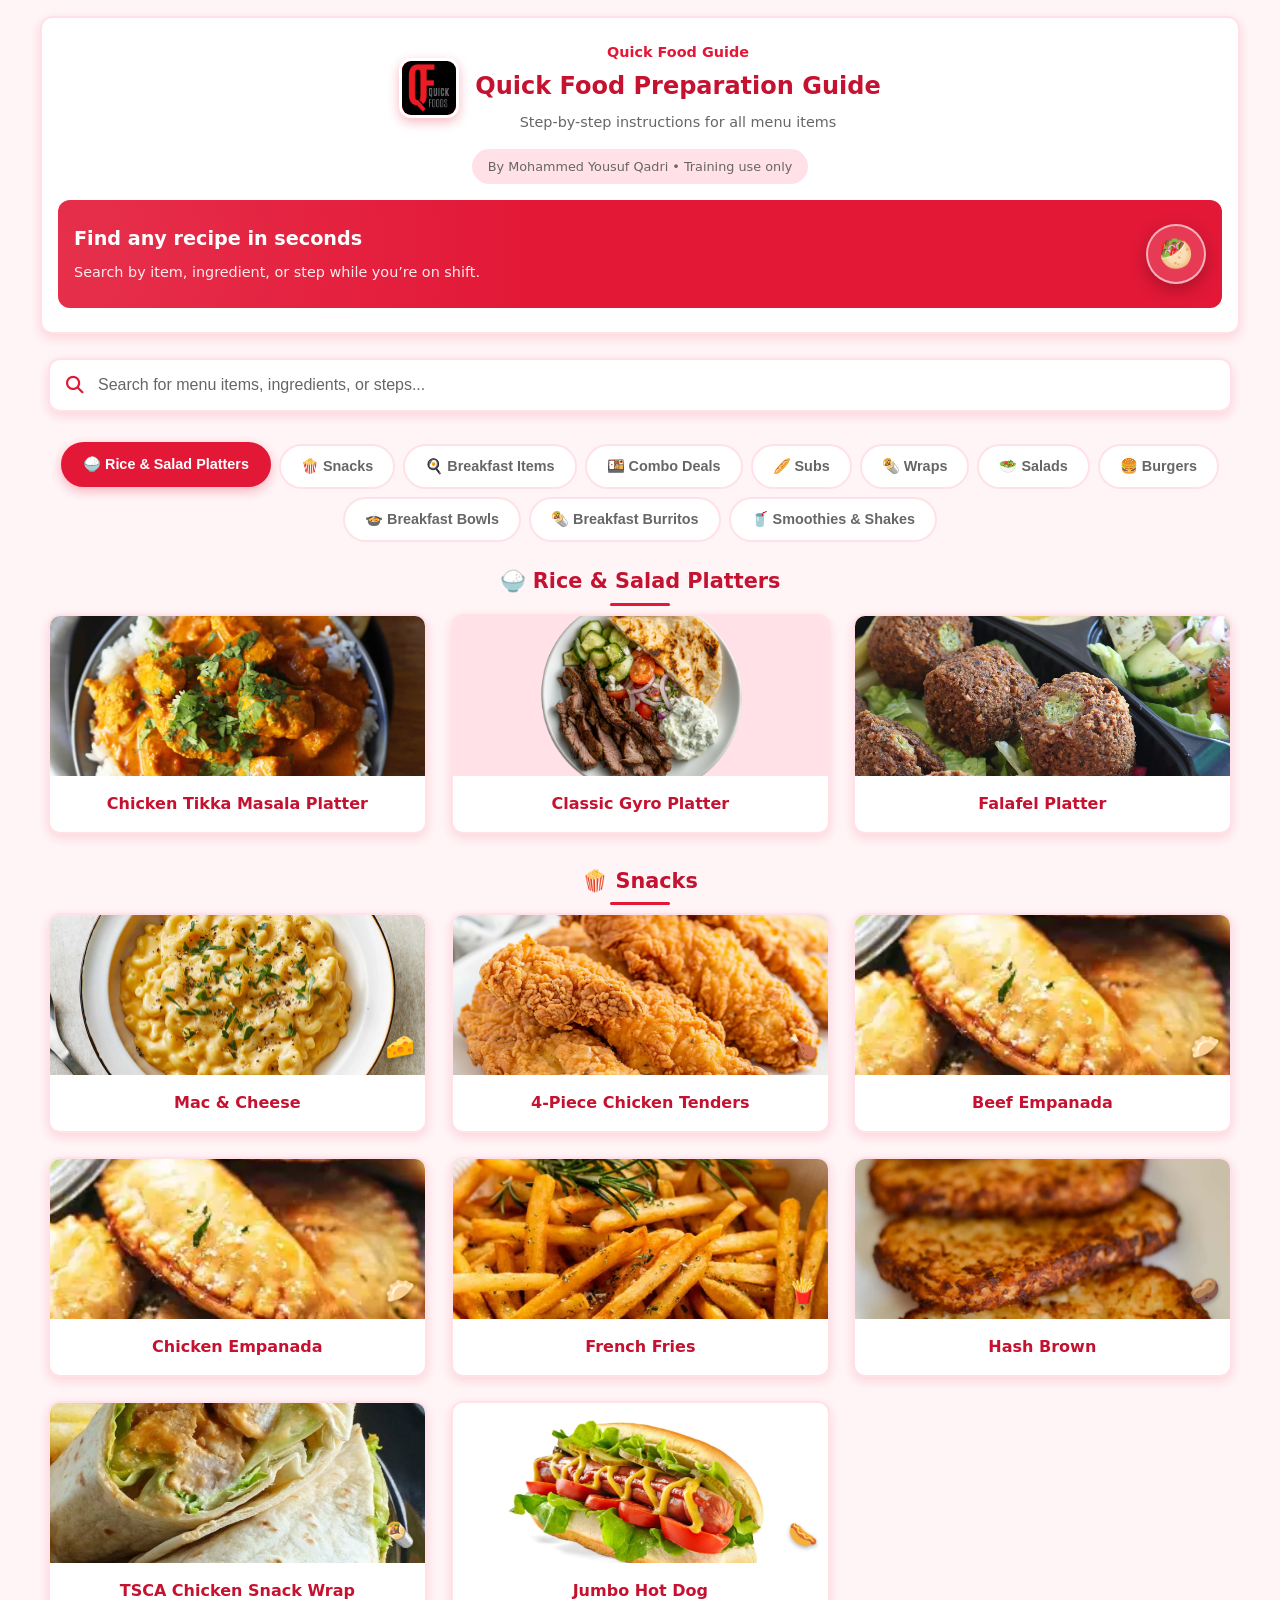
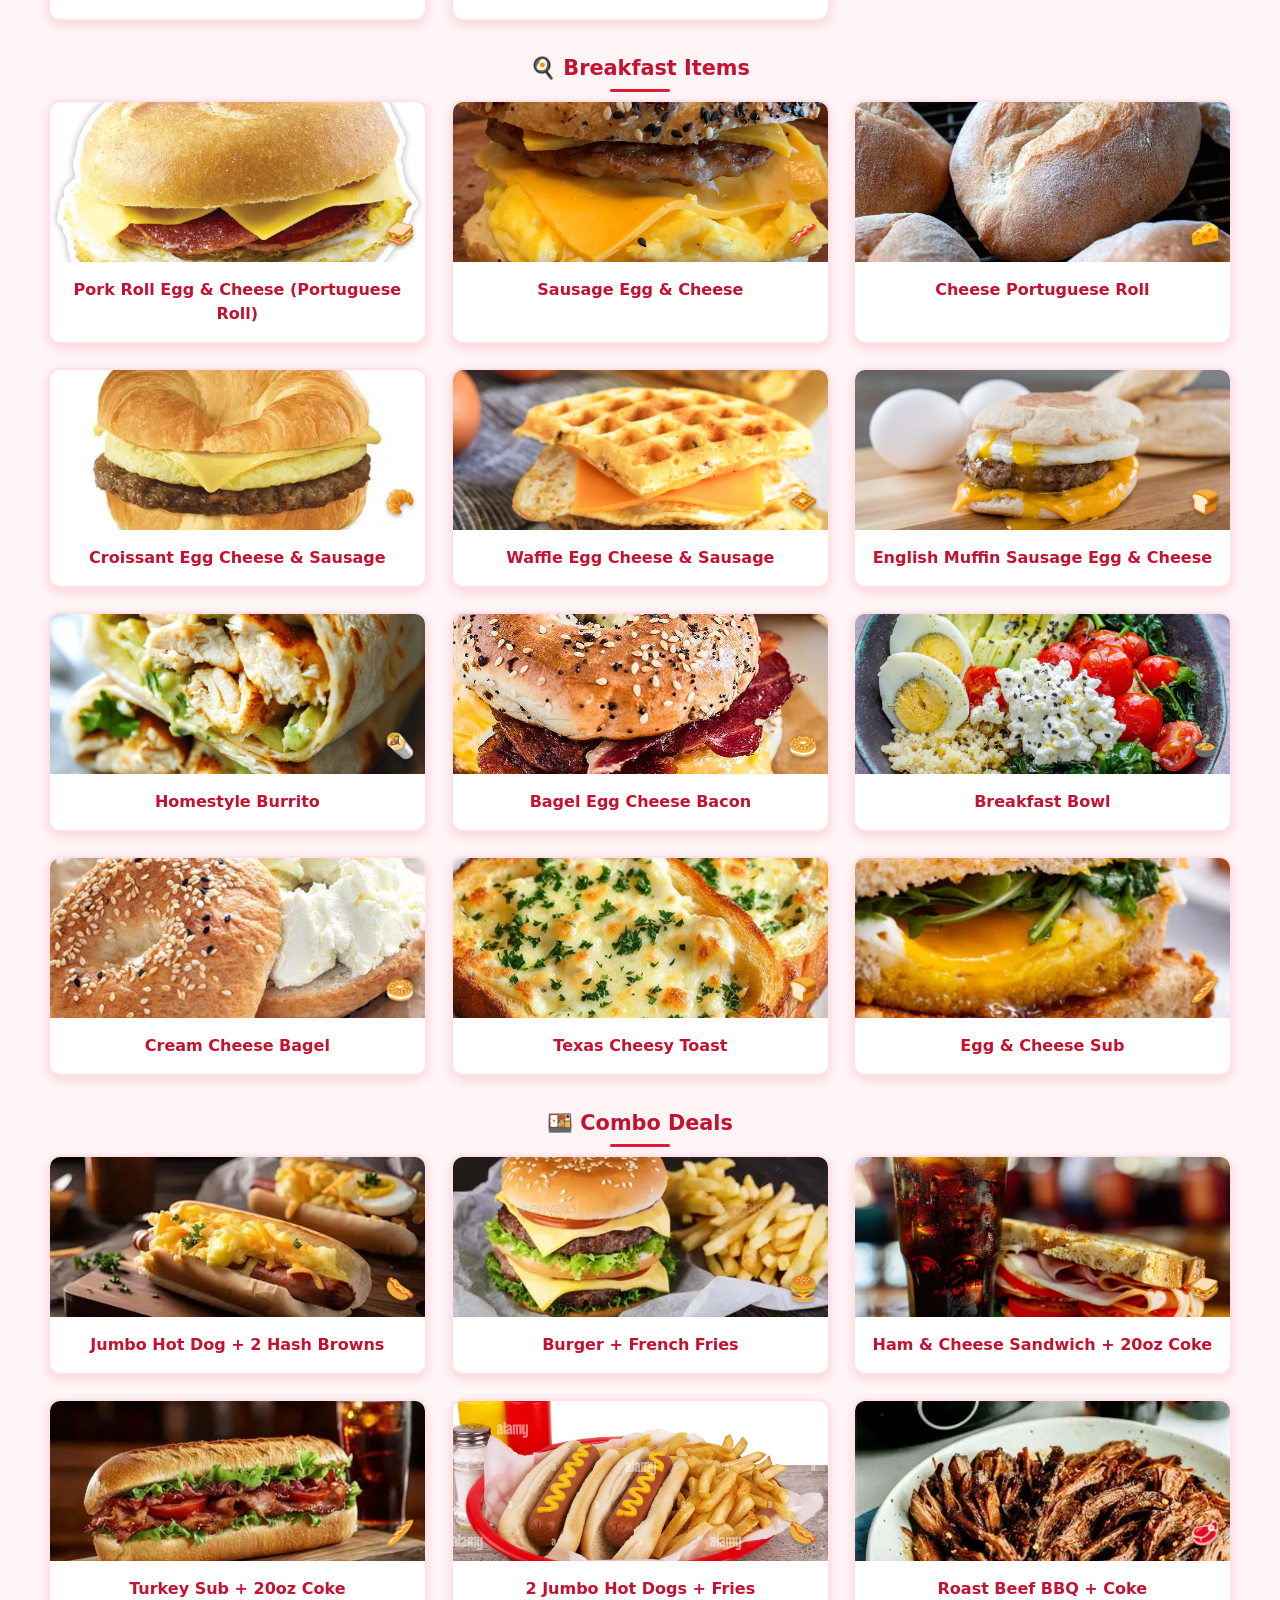
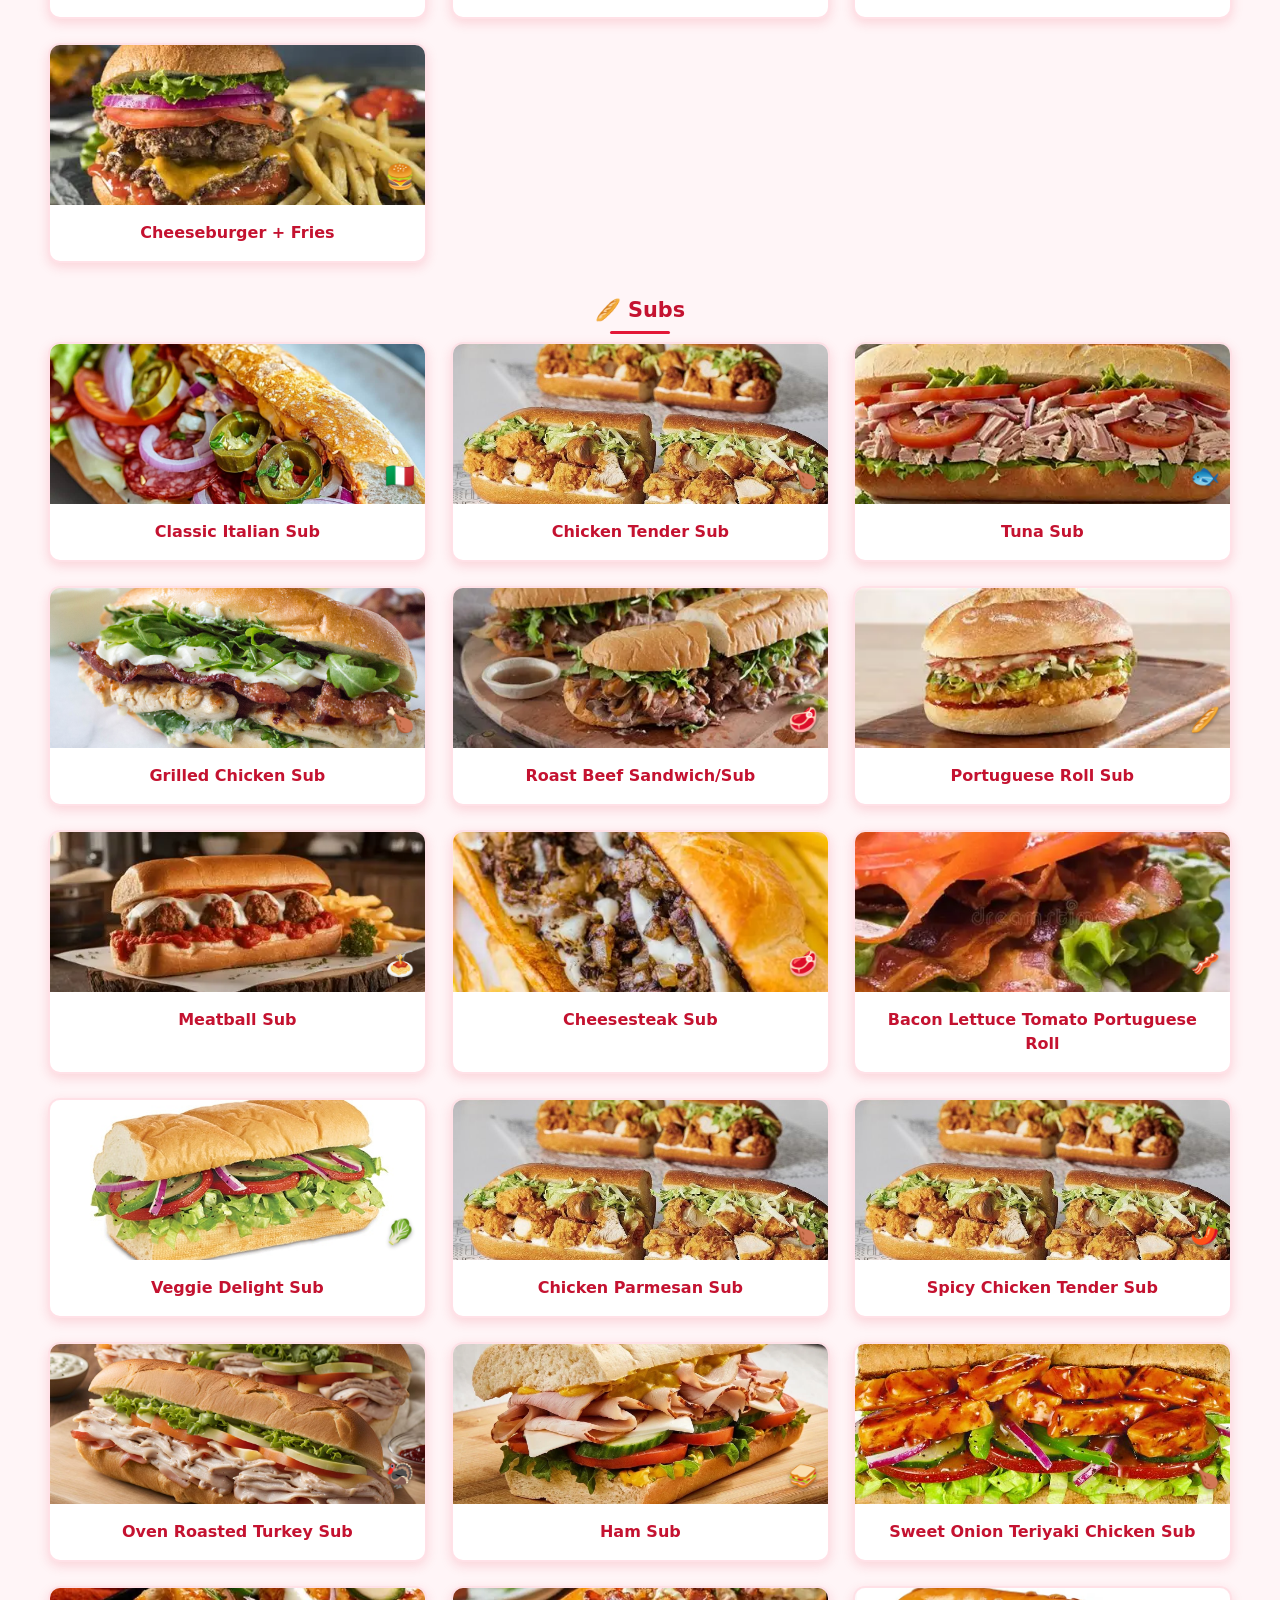
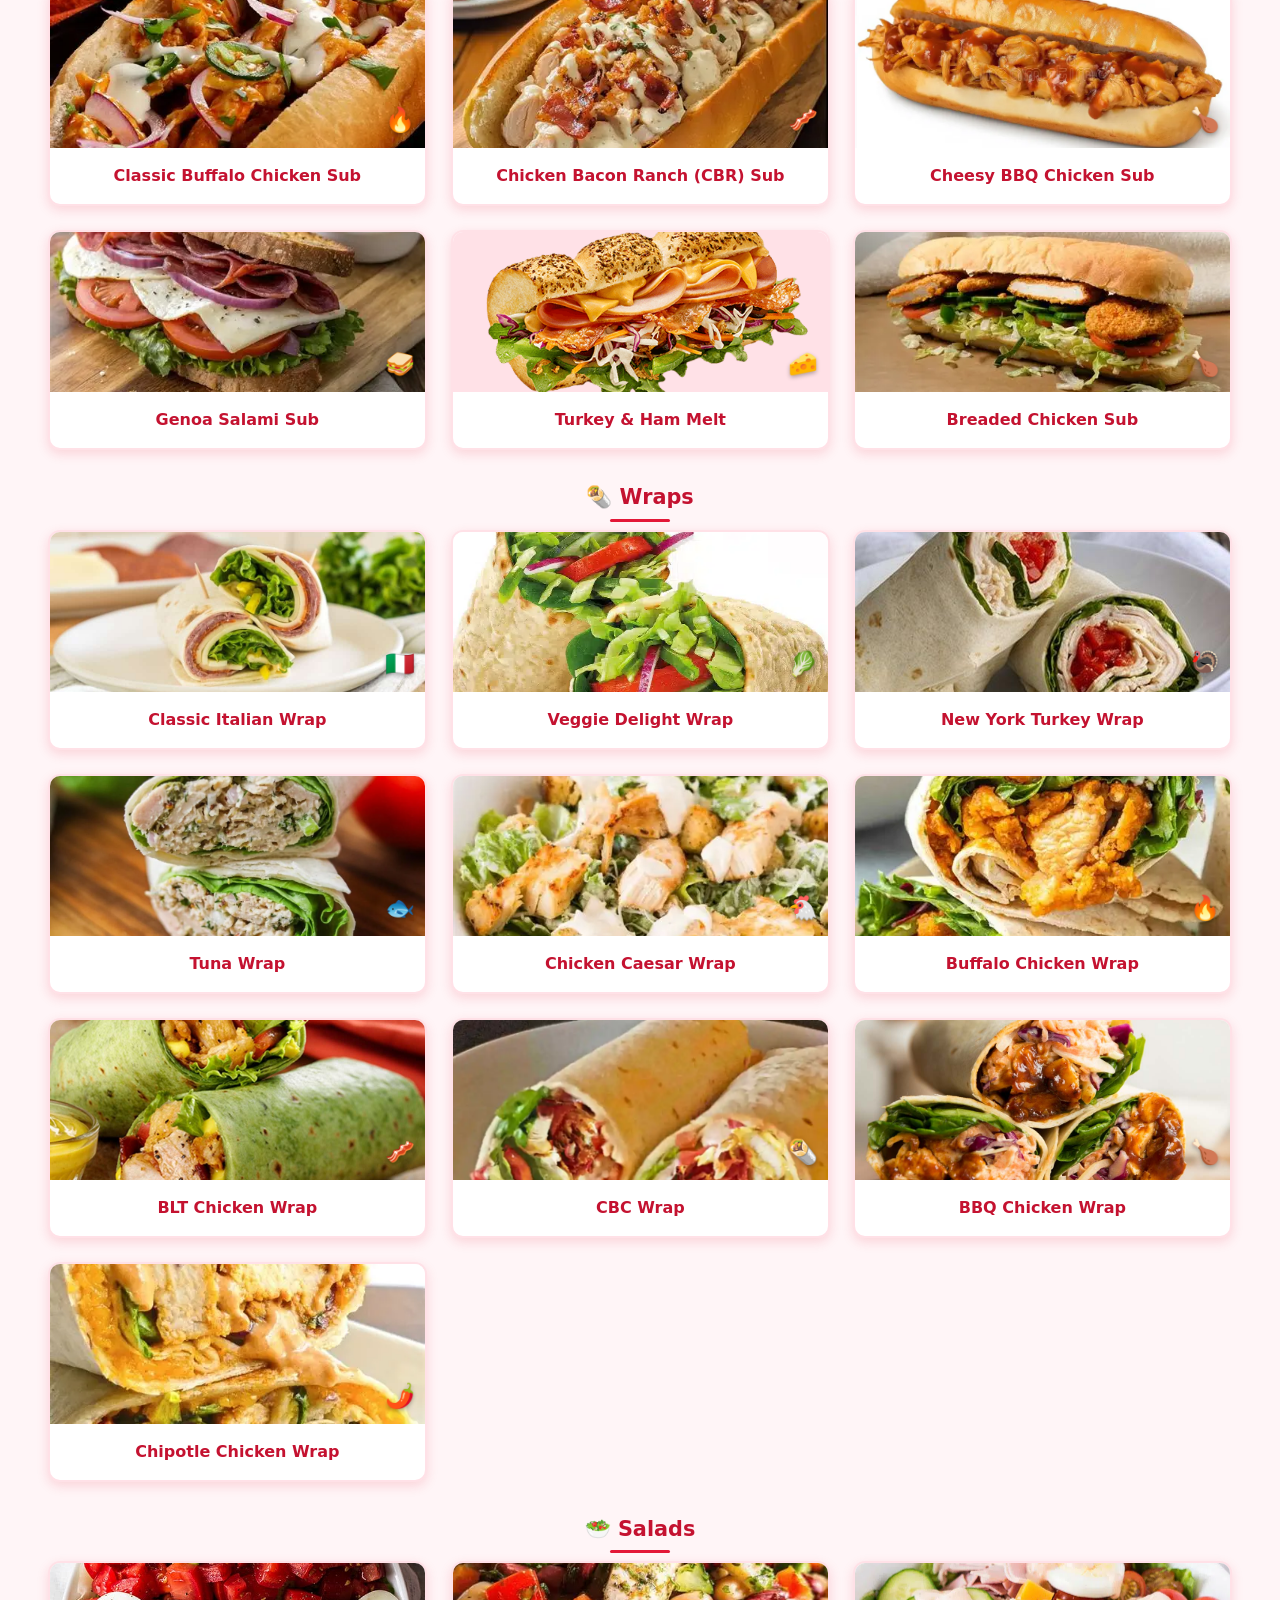
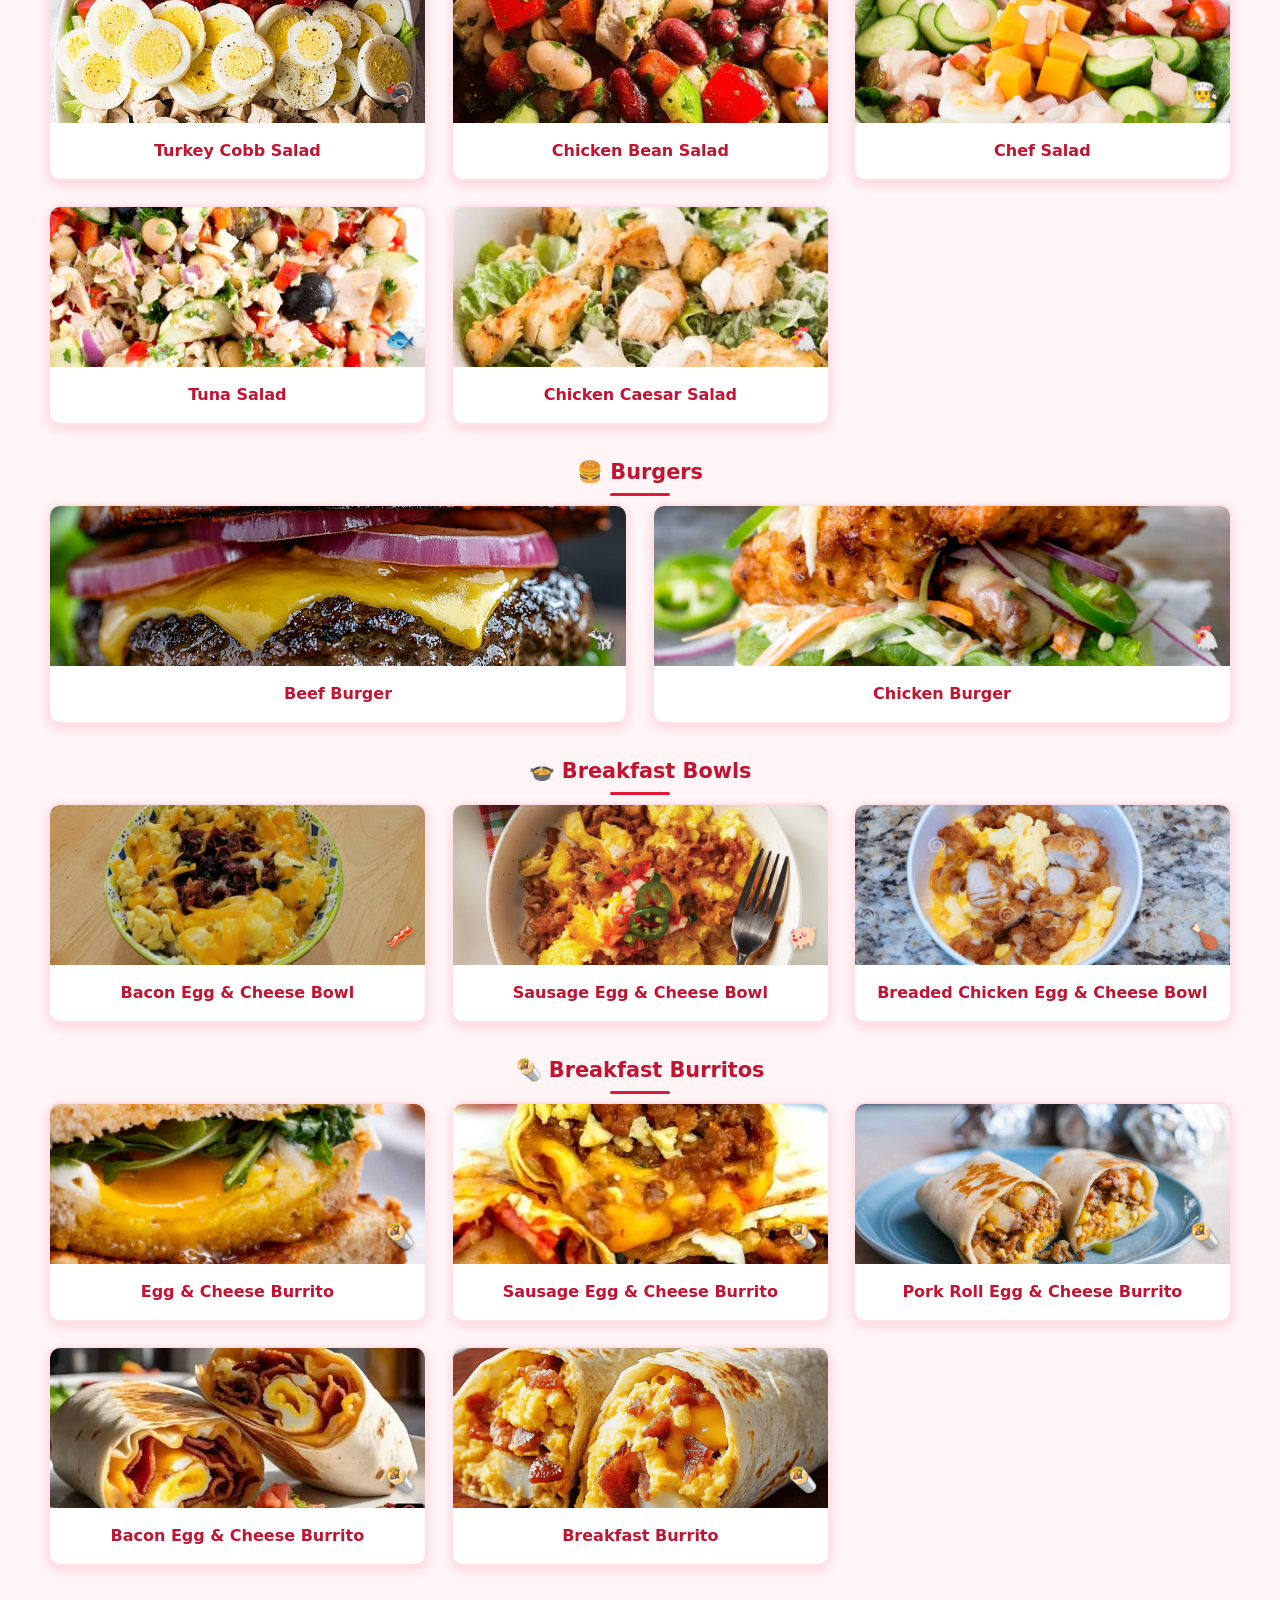
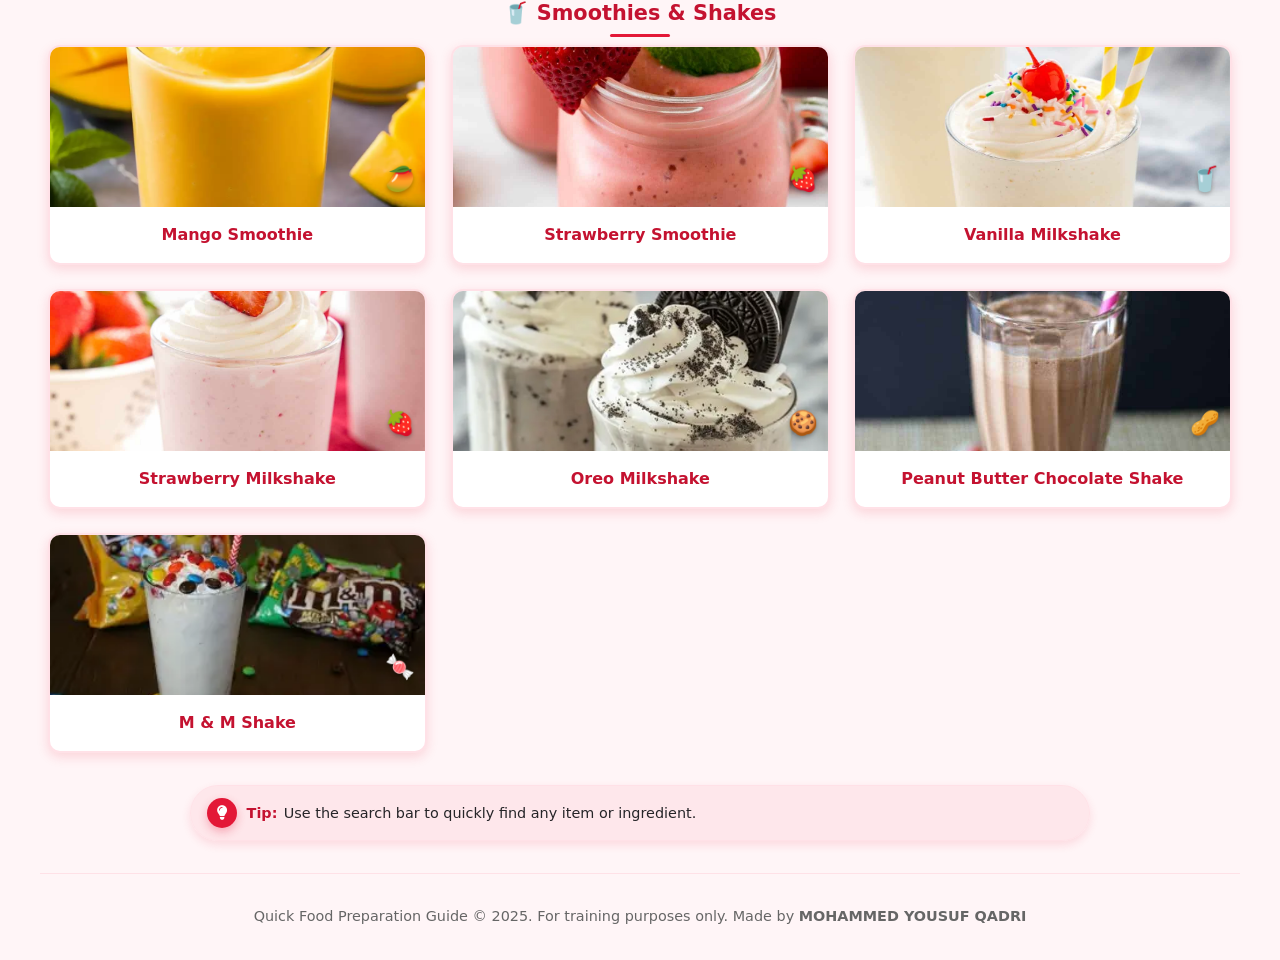
==== commit b6c53f33: "Add files via upload" ====
--- a/index.html
+++ b/index.html
@@ -22,7 +22,7 @@
         <header class="app-header">
           <div class="header-main">
             <div class="logo-container">
-              <!-- LOGO SPACE – just change src to your real logo file -->
+              <!-- LOGO -->
               <div class="logo">
                 <img
                   src="images/quick food imgs/quick food logo.jpg"
@@ -63,18 +63,39 @@
               class="search-box"
               id="searchInput"
               placeholder="Search for menu items, ingredients, or steps..."
+              autocomplete="off"
             />
           </div>
         </div>
 
         <!-- MAIN CONTENT -->
         <div class="main-container">
+          <!-- RECENTLY VIEWED -->
+          <div
+            id="recentContainer"
+            class="recent-container"
+            style="display: none"
+          >
+            <div class="recent-header">
+              <h2 class="recent-title">
+                <i class="fas fa-clock"></i> Recently viewed
+              </h2>
+              <button class="recent-clear-btn" id="clearRecentBtn">
+                <i class="fas fa-trash-alt"></i> Clear all
+              </button>
+            </div>
+            <div class="recent-grid" id="recentGrid">
+              <!-- recent items injected here -->
+            </div>
+          </div>
+
+          <!-- SECTION NAV -->
           <div class="section-nav" id="sectionNav">
-            <!-- Section navigation buttons will be added here -->
+            <!-- Section navigation buttons injected here -->
           </div>
 
           <div id="sectionsContainer">
-            <!-- Sections will be dynamically added here -->
+            <!-- Sections injected here -->
           </div>
 
           <div class="no-results" id="noResults">
@@ -83,13 +104,44 @@
           </div>
         </div>
 
+        <!-- QUICK TIPS STRIP -->
+        <div class="tips-strip">
+          <div class="tips-icon">
+            <i class="fas fa-lightbulb"></i>
+          </div>
+          <div class="tips-text">
+            <span class="tips-label">Tip:</span>
+            <span class="tips-content" id="tipContent">
+              Use the search bar to quickly find any item or ingredient.
+            </span>
+          </div>
+        </div>
+
         <!-- FOOTER -->
         <footer>
           <p>
             Quick Food Preparation Guide &copy; 2025. For training purposes
-            only. Made by MOHAMMED YOUSUF QADRI
+            only. Made by <strong>MOHAMMED YOUSUF QADRI</strong>
           </p>
         </footer>
+      </div>
+    </div>
+
+    <!-- BOTTOM NAV (MOBILE SECTIONS BROWSER) -->
+    <div class="bottom-nav" id="bottomNav">
+      <div class="bottom-nav-handle" id="bottomNavHandle">
+        <div class="bottom-nav-handle-left">
+          <span class="bottom-nav-pill"></span>
+          <span class="bottom-nav-label">
+            <i class="fas fa-utensils"></i> Browse sections
+          </span>
+        </div>
+        <i class="fas fa-chevron-up bottom-nav-arrow"></i>
+      </div>
+      <div class="bottom-nav-content">
+        <div class="bottom-nav-grid" id="bottomNavGrid">
+          <!-- section icons injected here -->
+        </div>
       </div>
     </div>
 
@@ -101,14 +153,16 @@
           <button class="close-btn" id="closeModal">&times;</button>
         </div>
         <div class="modal-body" id="modalBody">
-          <!-- Content will be dynamically added here -->
+          <!-- Content injected here -->
         </div>
       </div>
     </div>
 
     <!-- SCRIPT -->
     <script>
-      // Food preparation data organized by sections
+      // =========================
+      // DATA
+      // =========================
       const foodSections = [
         {
           id: "rice-salad-platters",
@@ -1045,12 +1099,10 @@
               steps: [
                 "mix BBQ on grilled chicken",
                 "Add BBQ chicken and cheese.",
-
                 "microwave 30 sec.",
                 "Add lettuce and wrap.",
               ],
             },
-
             {
               id: 12,
               title: "Chipotle Chicken Wrap",
@@ -1389,7 +1441,9 @@
         },
       ];
 
-      // DOM elements
+      // =========================
+      // DOM ELEMENTS
+      // =========================
       const sectionNav = document.getElementById("sectionNav");
       const sectionsContainer = document.getElementById("sectionsContainer");
       const searchInput = document.getElementById("searchInput");
@@ -1399,7 +1453,48 @@
       const modalBody = document.getElementById("modalBody");
       const closeModal = document.getElementById("closeModal");
 
-      // Function to render section navigation
+      const recentContainer = document.getElementById("recentContainer");
+      const recentGrid = document.getElementById("recentGrid");
+      const clearRecentBtn = document.getElementById("clearRecentBtn");
+
+      const bottomNav = document.getElementById("bottomNav");
+      const bottomNavHandle = document.getElementById("bottomNavHandle");
+      const bottomNavGrid = document.getElementById("bottomNavGrid");
+
+      const tipContent = document.getElementById("tipContent");
+
+      // =========================
+      // STATE
+      // =========================
+      let recentItems = [];
+
+      const bottomNavSections = [
+        "subs",
+        "wraps",
+        "breakfast",
+        "combo-deals",
+        "smoothies-drinks",
+        "snacks",
+        "burgers",
+      ];
+
+      const bottomNavIconMap = {
+        "rice-salad-platters": "fa-bowl-rice",
+        snacks: "fa-cookie-bite",
+        breakfast: "fa-egg",
+        "combo-deals": "fa-box-open",
+        subs: "fa-bread-slice",
+        wraps: "fa-burrito",
+        salads: "fa-carrot",
+        burgers: "fa-burger",
+        "breakfast-bowls": "fa-mug-hot",
+        "breakfast-burritos": "fa-om",
+        "smoothies-drinks": "fa-martini-glass-citrus",
+      };
+
+      // =========================
+      // SECTION NAV
+      // =========================
       function renderSectionNav() {
         sectionNav.innerHTML = "";
 
@@ -1418,7 +1513,10 @@
 
             const sectionElement = document.getElementById(section.id);
             if (sectionElement) {
-              sectionElement.scrollIntoView({ behavior: "smooth" });
+              sectionElement.scrollIntoView({
+                behavior: "smooth",
+                block: "start",
+              });
             }
           });
 
@@ -1430,7 +1528,9 @@
         }
       }
 
-      // Function to render all sections
+      // =========================
+      // RENDER SECTIONS
+      // =========================
       function renderSections(sections) {
         sectionsContainer.innerHTML = "";
 
@@ -1455,6 +1555,9 @@
           section.items.forEach((item) => {
             const folderElement = document.createElement("div");
             folderElement.className = "folder";
+            folderElement.dataset.sectionId = section.id;
+            folderElement.dataset.itemId = item.id;
+
             folderElement.innerHTML = `
               <div class="folder-img">
                 ${
@@ -1469,6 +1572,7 @@
 
             folderElement.addEventListener("click", () => {
               openModal(item);
+              addToRecent(section, item);
             });
 
             folderGrid.appendChild(folderElement);
@@ -1480,7 +1584,9 @@
         });
       }
 
-      // Function to open modal with item details
+      // =========================
+      // MODAL
+      // =========================
       function openModal(item) {
         modalTitle.textContent = item.title;
         modalBody.innerHTML = "";
@@ -1516,9 +1622,119 @@
         stepsModal.style.display = "block";
       }
 
-      // Function to filter items based on search input
+      closeModal.addEventListener("click", () => {
+        stepsModal.style.display = "none";
+      });
+
+      window.addEventListener("click", (event) => {
+        if (event.target === stepsModal) {
+          stepsModal.style.display = "none";
+        }
+      });
+
+      // =========================
+      // RECENTLY VIEWED
+      // =========================
+      function addToRecent(section, item) {
+        const key = `${section.id}-${item.id}`;
+        // Remove if already exists
+        recentItems = recentItems.filter((r) => r.key !== key);
+
+        recentItems.unshift({
+          key,
+          sectionId: section.id,
+          sectionTitle: section.title,
+          title: item.title,
+          cover: item.cover,
+          emoji: item.image || "",
+        });
+
+        // Limit size
+        if (recentItems.length > 8) {
+          recentItems.pop();
+        }
+
+        renderRecent();
+      }
+
+      function renderRecent() {
+        if (recentItems.length === 0) {
+          recentContainer.style.display = "none";
+          return;
+        }
+
+        recentContainer.style.display = "block";
+        recentGrid.innerHTML = "";
+
+        recentItems.forEach((item) => {
+          const card = document.createElement("div");
+          card.className = "recent-card";
+
+          card.innerHTML = `
+            <div class="recent-thumb">
+              ${
+                item.cover
+                  ? `<img src="${item.cover}" alt="${item.title}" />`
+                  : `<div class="recent-placeholder">${
+                      item.emoji || "🍽️"
+                    }</div>`
+              }
+            </div>
+            <div class="recent-info">
+              <div class="recent-item-title">${item.title}</div>
+              <div class="recent-item-section">${item.sectionTitle}</div>
+            </div>
+            <button class="recent-delete" aria-label="Remove">
+              <i class="fas fa-times"></i>
+            </button>
+          `;
+
+          // Click on card: scroll to section and open modal
+          card.addEventListener("click", (e) => {
+            // avoid trigger when clicking delete
+            if (e.target.closest(".recent-delete")) return;
+
+            const sectionElement = document.getElementById(item.sectionId);
+            if (sectionElement) {
+              sectionElement.scrollIntoView({
+                behavior: "smooth",
+                block: "start",
+              });
+            }
+
+            // Find original item data again for modal
+            const section = foodSections.find((s) => s.id === item.sectionId);
+            const realItem =
+              section && section.items.find((it) => it.title === item.title);
+            if (realItem) {
+              openModal(realItem);
+            }
+          });
+
+          // Delete button
+          const deleteBtn = card.querySelector(".recent-delete");
+          deleteBtn.addEventListener("click", (e) => {
+            e.stopPropagation();
+            recentItems = recentItems.filter((r) => r.key !== item.key);
+            renderRecent();
+          });
+
+          recentGrid.appendChild(card);
+        });
+      }
+
+      if (clearRecentBtn) {
+        clearRecentBtn.addEventListener("click", () => {
+          recentItems = [];
+          renderRecent();
+        });
+      }
+
+      // =========================
+      // FILTERING
+      // =========================
       function filterItems() {
-        const searchTerm = searchInput.value.toLowerCase();
+        const searchTerm = searchInput.value.toLowerCase().trim();
 
         if (searchTerm === "") {
           renderSections(foodSections);
@@ -1551,22 +1767,118 @@
         renderSections(filteredSections);
       }
 
-      // Event listeners
       searchInput.addEventListener("input", filterItems);
 
-      closeModal.addEventListener("click", () => {
-        stepsModal.style.display = "none";
-      });
-
-      window.addEventListener("click", (event) => {
-        if (event.target === stepsModal) {
-          stepsModal.style.display = "none";
+      // keyboard shortcuts: '/' or Ctrl+K to focus search
+      document.addEventListener("keydown", (e) => {
+        if (
+          e.key === "/" &&
+          document.activeElement !== searchInput &&
+          !e.ctrlKey &&
+          !e.metaKey
+        ) {
+          e.preventDefault();
+          searchInput.focus();
+          searchInput.select();
+        }
+
+        if ((e.ctrlKey || e.metaKey) && e.key.toLowerCase() === "k") {
+          e.preventDefault();
+          searchInput.focus();
+          searchInput.select();
         }
       });
 
-      // Initial render
+      // =========================
+      // BOTTOM NAV (MOBILE)
+      // =========================
+      function renderBottomNav() {
+        if (!bottomNavGrid) return;
+        bottomNavGrid.innerHTML = "";
+
+        bottomNavSections.forEach((sectionId) => {
+          const section = foodSections.find((s) => s.id === sectionId);
+          if (!section) return;
+
+          const iconClass = bottomNavIconMap[sectionId] || "fa-utensils";
+
+          const item = document.createElement("button");
+          item.className = "bottom-nav-item";
+          item.dataset.section = sectionId;
+          item.innerHTML = `
+            <div class="bottom-nav-icon">
+              <i class="fas ${iconClass}"></i>
+            </div>
+            <span class="bottom-nav-text">${section.title}</span>
+          `;
+
+          item.addEventListener("click", () => {
+            const sectionElement = document.getElementById(sectionId);
+            if (sectionElement) {
+              sectionElement.scrollIntoView({
+                behavior: "smooth",
+                block: "start",
+              });
+            }
+            bottomNav.classList.remove("open");
+          });
+
+          bottomNavGrid.appendChild(item);
+        });
+      }
+
+      if (bottomNavHandle && bottomNav) {
+        bottomNavHandle.addEventListener("click", () => {
+          bottomNav.classList.toggle("open");
+        });
+      }
+
+      // =========================
+      // PLACEHOLDER & TIPS ROTATION
+      // =========================
+      const placeholderPhrases = [
+        "Search: 'bacon' to see all bacon items",
+        "Try 'smoothie' or 'shake'...",
+        "Type 'burrito' to find breakfast wraps",
+        "Search by ingredient: 'tikka', 'gyro', 'falafel'",
+        "Look up 'combo' for meal deals",
+      ];
+
+      let placeholderIndex = 0;
+
+      function cyclePlaceholder() {
+        placeholderIndex = (placeholderIndex + 1) % placeholderPhrases.length;
+        searchInput.setAttribute(
+          "placeholder",
+          placeholderPhrases[placeholderIndex]
+        );
+      }
+
+      setInterval(cyclePlaceholder, 6000);
+
+      const tips = [
+        "Press '/' or Ctrl+K to jump straight into the search box.",
+        "Tap the red bar at the bottom on mobile to browse all sections.",
+        "Use the search bar to find items by ingredient, like 'bacon' or 'egg'.",
+        "Recently viewed items appear above sections for quick access.",
+        "Open a card to see exact ingredients and step-by-step timing.",
+      ];
+
+      if (tipContent) {
+        let tipIndex = 0;
+        function cycleTips() {
+          tipIndex = (tipIndex + 1) % tips.length;
+          tipContent.textContent = tips[tipIndex];
+        }
+        setInterval(cycleTips, 7000);
+      }
+
+      // =========================
+      // INITIAL RENDER
+      // =========================
       renderSectionNav();
       renderSections(foodSections);
+      renderBottomNav();
     </script>
   </body>
 </html>
--- a/style.css
+++ b/style.css
@@ -5,10 +5,6 @@
   margin: 0;
   padding: 0;
   box-sizing: border-box;
-}
-
-html {
-  scroll-behavior: smooth;
 }
 
 :root {
@@ -16,18 +12,18 @@
   --primary-dark: #c41230;
   --primary-light: #ff4d6d;
   --primary-soft: #ffe1e7;
-  
+
   --bg-page: #fff5f7;
   --bg-card: #ffffff;
-  
+
   --text-main: #1a1a1d;
   --text-muted: #666666;
-  
+
   --border-soft: #ffd6df;
-  
+
   --shadow: 0 4px 12px rgba(227, 24, 55, 0.15);
   --shadow-hover: 0 8px 24px rgba(227, 24, 55, 0.25);
-  
+
   --radius: 12px;
 }
 
@@ -101,6 +97,33 @@
   border: 3px solid white;
   box-shadow: 0 4px 12px rgba(227, 24, 55, 0.3);
   animation: logoPop 0.8s cubic-bezier(0.34, 1.56, 0.64, 1) 0.3s both;
+  position: relative;
+  overflow: hidden;
+}
+
+.logo::after {
+  content: "";
+  position: absolute;
+  top: 0;
+  left: -100%;
+  width: 80%;
+  height: 100%;
+  background: linear-gradient(
+    120deg,
+    transparent,
+    rgba(255, 255, 255, 0.6),
+    transparent
+  );
+  animation: logoShimmer 2.8s infinite;
+}
+
+@keyframes logoShimmer {
+  0% {
+    left: -100%;
+  }
+  100% {
+    left: 150%;
+  }
 }
 
 @keyframes logoPop {
@@ -167,11 +190,14 @@
   border-radius: var(--radius);
   padding: 1.5rem 1rem;
   color: white;
-  text-align: center;
   margin-top: 1rem;
   position: relative;
   overflow: hidden;
   animation: scaleIn 0.6s ease-out 0.9s both;
+  display: flex;
+  align-items: center;
+  justify-content: space-between;
+  gap: 1rem;
 }
 
 @keyframes scaleIn {
@@ -188,17 +214,22 @@
 .hero-strip::before {
   content: "";
   position: absolute;
-  top: 0;
-  left: -100%;
-  width: 100%;
-  height: 100%;
-  background: linear-gradient(90deg, transparent, rgba(255,255,255,0.1), transparent);
-  animation: shimmer 3s infinite;
-}
-
-@keyframes shimmer {
-  0% { left: -100%; }
-  100% { left: 100%; }
+  top: -20%;
+  left: -40%;
+  width: 80%;
+  height: 140%;
+  background: radial-gradient(
+    circle at center,
+    rgba(255, 255, 255, 0.35),
+    transparent
+  );
+  opacity: 0.3;
+}
+
+.hero-copy {
+  position: relative;
+  z-index: 1;
+  text-align: left;
 }
 
 .hero-copy h2 {
@@ -213,7 +244,33 @@
 }
 
 .hero-visual {
-  display: none;
+  display: flex;
+  align-items: center;
+  justify-content: center;
+}
+
+.hero-circle {
+  width: 60px;
+  height: 60px;
+  border-radius: 50%;
+  background: rgba(255, 255, 255, 0.15);
+  border: 2px solid rgba(255, 255, 255, 0.6);
+  display: flex;
+  align-items: center;
+  justify-content: center;
+  font-size: 1.7rem;
+  box-shadow: 0 6px 18px rgba(0, 0, 0, 0.25);
+  animation: floatEmoji 3s ease-in-out infinite;
+}
+
+@keyframes floatEmoji {
+  0%,
+  100% {
+    transform: translateY(0);
+  }
+  50% {
+    transform: translateY(-7px);
+  }
 }
 
 /* =========================
@@ -222,24 +279,42 @@
 .search-container {
   margin: 0 auto 2rem;
   padding: 0 0.5rem;
-  max-width: 640px;
   animation: fadeInUp 0.6s ease-out 1.1s both;
 }
 
 .search-wrapper {
   position: relative;
-  background: #fff7f9;
-  border-radius: 999px;
+  background: white;
+  border-radius: var(--radius);
   border: 2px solid var(--primary-soft);
-  box-shadow: 0 6px 18px rgba(227, 24, 55, 0.18);
-  transition: all 0.25s ease;
+  box-shadow: var(--shadow);
+  transition: all 0.3s ease;
+  overflow: hidden;
+}
+
+.search-wrapper::before {
+  content: "";
+  position: absolute;
+  inset: 0;
+  background: linear-gradient(
+    120deg,
+    rgba(227, 24, 55, 0.05),
+    transparent,
+    rgba(227, 24, 55, 0.08)
+  );
+  opacity: 0;
+  pointer-events: none;
+  transition: opacity 0.3s ease;
 }
 
 .search-wrapper:focus-within {
   border-color: var(--primary);
-  box-shadow: 0 8px 24px rgba(227, 24, 55, 0.28);
-  transform: translateY(-1px);
-  background: #fff;
+  box-shadow: var(--shadow-hover);
+  transform: translateY(-2px);
+}
+
+.search-wrapper:focus-within::before {
+  opacity: 1;
 }
 
 .search-box {
@@ -247,15 +322,15 @@
   border: none;
   outline: none;
   background: transparent;
-  border-radius: 999px;
-  padding: 0.9rem 1rem 0.9rem 3rem;
+  border-radius: var(--radius);
+  padding: 1rem 1rem 1rem 3rem;
   font-size: 1rem;
   color: var(--text-main);
+  transition: all 0.3s ease;
 }
 
 .search-box::placeholder {
   color: var(--text-muted);
-  font-weight: 400;
 }
 
 .search-icon {
@@ -263,14 +338,14 @@
   left: 1rem;
   top: 50%;
   transform: translateY(-50%);
+  color: var(--primary);
+  font-size: 1.1rem;
+  transition: all 0.3s ease;
+}
+
+.search-wrapper:focus-within .search-icon {
+  transform: translateY(-50%) scale(1.15);
   color: var(--primary-dark);
-  font-size: 1.1rem;
-  transition: transform 0.25s ease, color 0.25s ease;
-}
-
-.search-wrapper:focus-within .search-icon {
-  transform: translateY(-50%) scale(1.1);
-  color: var(--primary);
 }
 
 /* =========================
@@ -299,7 +374,8 @@
   color: var(--text-muted);
   font-weight: 600;
   cursor: pointer;
-  transition: all 0.25s ease;
+  transition: all 0.3s
+    cubic-bezier(0.25, 0.46, 0.45, 0.94);
   font-size: 0.9rem;
   position: relative;
   overflow: hidden;
@@ -308,24 +384,27 @@
 .section-btn::before {
   content: "";
   position: absolute;
-  inset: 0;
-  background: radial-gradient(circle at center, rgba(227,24,55,0.12), transparent 70%);
-  opacity: 0;
-  transition: opacity 0.25s ease;
+  top: 0;
+  left: -100%;
+  width: 100%;
+  height: 100%;
+  background: linear-gradient(
+    90deg,
+    transparent,
+    rgba(255, 255, 255, 0.4),
+    transparent
+  );
+  transition: left 0.5s;
 }
 
 .section-btn:hover::before {
-  opacity: 1;
+  left: 100%;
 }
 
 .section-btn:hover {
   background: var(--primary-soft);
   color: var(--primary-dark);
   transform: translateY(-2px);
-}
-
-.section-btn:active {
-  transform: translateY(0) scale(0.97);
 }
 
 .section-btn.active {
@@ -374,27 +453,40 @@
   border: 2px solid var(--primary-soft);
   box-shadow: var(--shadow);
   cursor: pointer;
-  transition: transform 0.25s ease, box-shadow 0.25s ease, border-color 0.25s ease;
+  transition: all 0.4s
+    cubic-bezier(0.25, 0.46, 0.45, 0.94);
   overflow: hidden;
   position: relative;
-  animation: cardSlideIn 0.5s ease-out both;
-}
-
-.folder:nth-child(1) { animation-delay: 0.05s; }
-.folder:nth-child(2) { animation-delay: 0.1s; }
-.folder:nth-child(3) { animation-delay: 0.15s; }
-.folder:nth-child(4) { animation-delay: 0.2s; }
-.folder:nth-child(5) { animation-delay: 0.25s; }
-.folder:nth-child(6) { animation-delay: 0.3s; }
+  animation: cardSlideIn 0.6s ease-out both;
+}
+
+.folder:nth-child(1) {
+  animation-delay: 0.1s;
+}
+.folder:nth-child(2) {
+  animation-delay: 0.2s;
+}
+.folder:nth-child(3) {
+  animation-delay: 0.3s;
+}
+.folder:nth-child(4) {
+  animation-delay: 0.4s;
+}
+.folder:nth-child(5) {
+  animation-delay: 0.5s;
+}
+.folder:nth-child(6) {
+  animation-delay: 0.6s;
+}
 
 @keyframes cardSlideIn {
   from {
     opacity: 0;
-    transform: translateY(24px);
+    transform: translateY(30px) scale(0.95);
   }
   to {
     opacity: 1;
-    transform: translateY(0);
+    transform: translateY(0) scale(1);
   }
 }
 
@@ -407,13 +499,12 @@
   height: 4px;
   background: linear-gradient(90deg, var(--primary), var(--primary-light));
   transform: scaleX(0);
-  transform-origin: left;
-  transition: transform 0.25s ease;
+  transition: transform 0.3s ease;
   z-index: 2;
 }
 
 .folder:hover {
-  transform: translateY(-6px);
+  transform: translateY(-8px) scale(1.02);
   box-shadow: var(--shadow-hover);
   border-color: var(--primary);
 }
@@ -436,11 +527,11 @@
   width: 100%;
   height: 100%;
   object-fit: cover;
-  transition: transform 0.3s ease;
+  transition: all 0.4s ease;
 }
 
 .folder:hover .folder-cover {
-  transform: scale(1.06);
+  transform: scale(1.1);
 }
 
 .folder-title {
@@ -449,7 +540,7 @@
   color: var(--primary-dark);
   text-align: center;
   font-size: 1rem;
-  transition: color 0.25s ease;
+  transition: all 0.3s ease;
   position: relative;
   z-index: 1;
 }
@@ -464,12 +555,164 @@
   bottom: 10px;
   font-size: 1.5rem;
   text-shadow: 0 2px 4px rgba(0, 0, 0, 0.3);
-  transition: transform 0.25s ease;
+  transition: all 0.3s ease;
   z-index: 2;
 }
 
 .folder:hover .folder-emoji {
-  transform: translateY(-4px) scale(1.08);
+  transform: scale(1.2) rotate(10deg);
+}
+
+/* =========================
+   RECENTLY VIEWED
+   ========================= */
+.recent-container {
+  background: #fff;
+  border-radius: var(--radius);
+  border: 2px dashed var(--primary-soft);
+  padding: 0.75rem 0.75rem 0.9rem;
+  margin-bottom: 1rem;
+  box-shadow: 0 3px 10px rgba(227, 24, 55, 0.1);
+  animation: fadeInUp 0.4s ease-out;
+}
+
+.recent-header {
+  display: flex;
+  align-items: center;
+  justify-content: space-between;
+  margin-bottom: 0.5rem;
+  gap: 0.5rem;
+}
+
+.recent-title {
+  font-size: 0.95rem;
+  font-weight: 700;
+  color: var(--primary-dark);
+  display: flex;
+  align-items: center;
+  gap: 0.4rem;
+}
+
+.recent-title i {
+  color: var(--primary);
+}
+
+.recent-clear-btn {
+  border: none;
+  background: transparent;
+  color: var(--text-muted);
+  font-size: 0.75rem;
+  display: inline-flex;
+  align-items: center;
+  gap: 0.3rem;
+  cursor: pointer;
+  padding: 0.2rem 0.5rem;
+  border-radius: 999px;
+  transition: 0.2s ease;
+}
+
+.recent-clear-btn:hover {
+  background: var(--primary-soft);
+  color: var(--primary-dark);
+}
+
+.recent-grid {
+  display: grid;
+  grid-auto-flow: column;
+  grid-auto-columns: minmax(160px, 1fr);
+  gap: 0.75rem;
+  overflow-x: auto;
+  padding-top: 0.25rem;
+}
+
+.recent-grid::-webkit-scrollbar {
+  height: 4px;
+}
+.recent-grid::-webkit-scrollbar-thumb {
+  background: rgba(0, 0, 0, 0.12);
+  border-radius: 999px;
+}
+
+.recent-card {
+  background: #fffafb;
+  border-radius: 10px;
+  border: 1px solid var(--primary-soft);
+  padding: 0.4rem 0.5rem;
+  display: flex;
+  align-items: center;
+  gap: 0.45rem;
+  cursor: pointer;
+  position: relative;
+  transition: 0.2s ease;
+}
+
+.recent-card:hover {
+  transform: translateY(-2px);
+  box-shadow: 0 4px 10px rgba(227, 24, 55, 0.18);
+}
+
+.recent-thumb {
+  width: 44px;
+  height: 44px;
+  border-radius: 9px;
+  overflow: hidden;
+  flex-shrink: 0;
+  background: var(--primary-soft);
+  display: flex;
+  align-items: center;
+  justify-content: center;
+}
+
+.recent-thumb img {
+  width: 100%;
+  height: 100%;
+  object-fit: cover;
+}
+
+.recent-placeholder {
+  font-size: 1.3rem;
+}
+
+.recent-info {
+  flex: 1;
+  min-width: 0;
+}
+
+.recent-item-title {
+  font-size: 0.8rem;
+  font-weight: 600;
+  color: var(--primary-dark);
+  white-space: nowrap;
+  overflow: hidden;
+  text-overflow: ellipsis;
+}
+
+.recent-item-section {
+  font-size: 0.7rem;
+  color: var(--text-muted);
+}
+
+.recent-delete {
+  border: none;
+  background: transparent;
+  color: var(--text-muted);
+  cursor: pointer;
+  font-size: 0.7rem;
+  padding: 0.1rem;
+  margin-left: 0.2rem;
+  flex-shrink: 0;
+  border-radius: 50%;
+  width: 18px;
+  height: 18px;
+  display: flex;
+  align-items: center;
+  justify-content: center;
+  transition: 0.2s ease;
+}
+
+.recent-delete:hover {
+  background: rgba(227, 24, 55, 0.1);
+  color: var(--primary-dark);
 }
 
 /* =========================
@@ -486,6 +729,12 @@
 @keyframes bounceIn {
   0% {
     opacity: 0;
+    transform: scale(0.3);
+  }
+  50% {
+    transform: scale(1.05);
+  }
+  70% {
     transform: scale(0.9);
   }
   100% {
@@ -498,6 +747,23 @@
   font-size: 3rem;
   color: var(--primary);
   margin-bottom: 1rem;
+  animation: bounce 2s infinite;
+}
+
+@keyframes bounce {
+  0%,
+  20%,
+  50%,
+  80%,
+  100% {
+    transform: translateY(0);
+  }
+  40% {
+    transform: translateY(-10px);
+  }
+  60% {
+    transform: translateY(-5px);
+  }
 }
 
 /* =========================
@@ -514,12 +780,16 @@
   z-index: 1000;
   padding: 1rem;
   overflow-y: auto;
-  animation: fadeIn 0.25s ease;
+  animation: fadeIn 0.3s ease;
 }
 
 @keyframes fadeIn {
-  from { opacity: 0; }
-  to { opacity: 1; }
+  from {
+    opacity: 0;
+  }
+  to {
+    opacity: 1;
+  }
 }
 
 .modal-content {
@@ -529,17 +799,17 @@
   margin: 2rem auto;
   overflow: hidden;
   box-shadow: 0 20px 40px rgba(0, 0, 0, 0.3);
-  animation: modalSlideUp 0.3s ease-out;
+  animation: modalSlideUp 0.4s cubic-bezier(0.34, 1.56, 0.64, 1);
 }
 
 @keyframes modalSlideUp {
   from {
     opacity: 0;
-    transform: translateY(40px);
+    transform: translateY(50px) scale(0.9);
   }
   to {
     opacity: 1;
-    transform: translateY(0);
+    transform: translateY(0) scale(1);
   }
 }
 
@@ -564,6 +834,15 @@
   animation: shimmer 2s infinite;
 }
 
+@keyframes shimmer {
+  0% {
+    left: -100%;
+  }
+  100% {
+    left: 100%;
+  }
+}
+
 .modal-title {
   font-size: 1.3rem;
   font-weight: 700;
@@ -582,12 +861,12 @@
   display: flex;
   align-items: center;
   justify-content: center;
-  transition: background 0.2s ease, transform 0.2s ease;
+  transition: all 0.3s ease;
 }
 
 .close-btn:hover {
   background: rgba(255, 255, 255, 0.3);
-  transform: scale(1.05);
+  transform: rotate(90deg);
 }
 
 .modal-body {
@@ -603,11 +882,11 @@
   padding: 1.5rem;
   margin-bottom: 1.5rem;
   border: 2px solid var(--border-soft);
-  transition: transform 0.2s ease, box-shadow 0.2s ease;
+  transition: all 0.3s ease;
 }
 
 .ingredients:hover {
-  transform: translateX(4px);
+  transform: translateX(5px);
   box-shadow: 0 4px 12px rgba(227, 24, 55, 0.2);
 }
 
@@ -628,7 +907,7 @@
   padding: 0.5rem 0;
   border-bottom: 1px solid rgba(227, 24, 55, 0.1);
   color: var(--text-main);
-  transition: padding-left 0.2s ease, background 0.2s ease;
+  transition: all 0.3s ease;
   padding-left: 0.5rem;
 }
 
@@ -646,7 +925,7 @@
 .step {
   padding: 1rem 0;
   border-bottom: 1px solid #f0f0f0;
-  transition: background 0.2s ease, transform 0.2s ease;
+  transition: all 0.3s ease;
 }
 
 .step:hover {
@@ -654,7 +933,7 @@
   margin: 0 -0.5rem;
   padding: 1rem 0.5rem;
   border-radius: 8px;
-  transform: translateX(4px);
+  transform: translateX(5px);
 }
 
 .step:last-child {
@@ -682,12 +961,65 @@
   font-weight: 600;
   flex-shrink: 0;
   margin-top: 0.1rem;
-  transition: transform 0.2s ease, background 0.2s ease;
+  transition: all 0.3s ease;
 }
 
 .step:hover .step-number {
-  transform: scale(1.05);
+  transform: scale(1.1);
   background: var(--primary-dark);
+}
+
+/* =========================
+   QUICK TIPS STRIP
+   ========================= */
+.tips-strip {
+  max-width: 900px;
+  margin: 0 auto;
+  margin-top: 1rem;
+  margin-bottom: 0.5rem;
+  padding: 0.75rem 1rem;
+  border-radius: 999px;
+  background: rgba(227, 24, 55, 0.06);
+  border: 1px solid var(--primary-soft);
+  display: flex;
+  align-items: center;
+  gap: 0.6rem;
+  box-shadow: 0 4px 10px rgba(227, 24, 55, 0.12);
+  animation: fadeInUp 0.4s ease-out 1.4s both;
+}
+
+.tips-icon {
+  width: 30px;
+  height: 30px;
+  border-radius: 50%;
+  background: var(--primary);
+  color: #fff;
+  display: flex;
+  align-items: center;
+  justify-content: center;
+  flex-shrink: 0;
+  box-shadow: 0 4px 10px rgba(227, 24, 55, 0.3);
+}
+
+.tips-icon i {
+  font-size: 0.9rem;
+}
+
+.tips-text {
+  display: flex;
+  flex-wrap: wrap;
+  gap: 0.4rem;
+  font-size: 0.9rem;
+  color: var(--text-main);
+}
+
+.tips-label {
+  font-weight: 700;
+  color: var(--primary-dark);
+}
+
+.tips-content {
+  opacity: 0.95;
 }
 
 /* =========================
@@ -704,143 +1036,252 @@
 }
 
 /* =========================
+   BOTTOM NAV (MOBILE)
+   ========================= */
+.bottom-nav {
+  position: fixed;
+  left: 50%;
+  transform: translateX(-50%) translateY(60%);
+  bottom: 0;
+  width: 100%;
+  max-width: 520px;
+  z-index: 950;
+  padding: 0 0.75rem 0.75rem;
+  pointer-events: none;
+  transition: transform 0.3s ease;
+}
+
+.bottom-nav.open {
+  transform: translateX(-50%) translateY(0%);
+}
+
+.bottom-nav-handle {
+  pointer-events: auto;
+  background: var(--primary);
+  color: #fff;
+  border-radius: 999px 999px 0 0;
+  padding: 0.4rem 0.8rem;
+  display: flex;
+  align-items: center;
+  justify-content: space-between;
+  box-shadow: 0 -4px 18px rgba(0, 0, 0, 0.35);
+  cursor: pointer;
+}
+
+.bottom-nav-handle-left {
+  display: flex;
+  align-items: center;
+  gap: 0.55rem;
+}
+
+.bottom-nav-pill {
+  display: inline-block;
+  width: 28px;
+  height: 4px;
+  border-radius: 999px;
+  background: rgba(255, 255, 255, 0.6);
+}
+
+.bottom-nav-label {
+  font-size: 0.9rem;
+  font-weight: 600;
+  display: inline-flex;
+  align-items: center;
+  gap: 0.4rem;
+}
+
+.bottom-nav-arrow {
+  font-size: 0.9rem;
+  transition: transform 0.25s ease;
+}
+
+.bottom-nav.open .bottom-nav-arrow {
+  transform: rotate(180deg);
+}
+
+.bottom-nav-content {
+  pointer-events: auto;
+  background: #fff;
+  border-radius: 0 0 16px 16px;
+  box-shadow: 0 10px 30px rgba(0, 0, 0, 0.3);
+  border: 1px solid var(--primary-soft);
+  border-top: none;
+  max-height: 260px;
+  overflow-y: auto;
+}
+
+.bottom-nav-grid {
+  display: grid;
+  grid-template-columns: repeat(3, minmax(0, 1fr));
+  gap: 0.5rem;
+  padding: 0.6rem 0.7rem 0.7rem;
+}
+
+.bottom-nav-item {
+  border: none;
+  border-radius: 12px;
+  padding: 0.55rem 0.4rem;
+  background: #fff7f8;
+  color: var(--text-main);
+  display: flex;
+  flex-direction: column;
+  align-items: center;
+  gap: 0.4rem;
+  cursor: pointer;
+  font-size: 0.8rem;
+  box-shadow: 0 2px 6px rgba(227, 24, 55, 0.15);
+  transition: 0.2s ease;
+}
+
+.bottom-nav-item:hover {
+  background: #ffe1e7;
+  transform: translateY(-2px);
+}
+
+.bottom-nav-icon {
+  width: 30px;
+  height: 30px;
+  border-radius: 999px;
+  background: var(--primary);
+  display: flex;
+  align-items: center;
+  justify-content: center;
+  color: #fff;
+  font-size: 0.9rem;
+}
+
+.bottom-nav-text {
+  text-align: center;
+}
+
+/* Desktop: keep bottom-nav subtle / hidden */
+@media (min-width: 769px) {
+  .bottom-nav {
+    display: none;
+  }
+}
+
+/* =========================
    MOBILE RESPONSIVE
    ========================= */
 @media (max-width: 768px) {
   .page-bg {
     padding: 12px;
-  }
-  
+    padding-bottom: 80px; /* space for bottom nav */
+  }
+
   .app-header {
     padding: 1rem;
     margin-bottom: 1rem;
   }
-  
+
   .logo-container {
     flex-direction: column;
     text-align: center;
     gap: 0.5rem;
   }
-  
+
   .header-text h1 {
     font-size: 1.3rem;
   }
-  
+
   .hero-strip {
     padding: 1rem;
-  }
-  
+    flex-direction: row;
+  }
+
   .hero-copy h2 {
     font-size: 1.1rem;
   }
-  
-  /* Search: sticky + full-width feel */
-  .search-container {
-    padding: 0 0.25rem 0.75rem;
-    max-width: 100%;
-    position: sticky;
-    top: 0.5rem;
-    z-index: 50;
-    background: linear-gradient(to bottom, #fff5f7 70%, transparent);
-    margin-bottom: 1.25rem;
-  }
-  
+
+  .hero-circle {
+    width: 52px;
+    height: 52px;
+    font-size: 1.4rem;
+  }
+
   .search-box {
-    padding: 0.95rem 0.95rem 0.95rem 2.9rem;
-    font-size: 1rem;
-  }
-  
-  /* Section buttons as horizontal chips */
+    padding: 0.875rem 0.875rem 0.875rem 2.75rem;
+    font-size: 0.95rem;
+  }
+
   .section-nav {
-    justify-content: flex-start;
-    overflow-x: auto;
-    overflow-y: hidden;
-    padding-bottom: 0.3rem;
-    -webkit-overflow-scrolling: touch;
-    scroll-snap-type: x mandatory;
-    gap: 0.4rem;
-  }
-  
+    gap: 0.375rem;
+  }
+
   .section-btn {
-    scroll-snap-align: start;
-    white-space: nowrap;
-  }
-  
-  .section-nav::-webkit-scrollbar {
-    height: 4px;
-  }
-  .section-nav::-webkit-scrollbar-track {
-    background: transparent;
-  }
-  .section-nav::-webkit-scrollbar-thumb {
-    background: rgba(0, 0, 0, 0.08);
-    border-radius: 999px;
-  }
-  
+    padding: 0.625rem 1rem;
+    font-size: 0.85rem;
+  }
+
   .folder-grid {
     grid-template-columns: 1fr;
     gap: 1rem;
   }
-  
+
   .folder-img {
     height: 140px;
   }
-  
-  /* smoother entrance, gentle hover */
-  .folder {
-    animation: cardSlideIn 0.35s ease-out both;
-  }
-  
-  .folder:hover {
-    transform: translateY(-3px);
-  }
-  
+
   .modal-content {
     margin: 1rem auto;
-    border-radius: 16px;
-  }
-  
+  }
+
   .modal-header {
     padding: 1.25rem;
   }
-  
+
   .modal-body {
     padding: 1.25rem;
     max-height: 70vh;
   }
+
+  /* Reduced folder hover motion on mobile */
+  .folder:hover {
+    transform: translateY(-4px);
+  }
+
+  .tips-strip {
+    border-radius: 12px;
+    padding: 0.6rem 0.75rem;
+    margin-inline: 0.25rem;
+  }
+
+  .tips-text {
+    font-size: 0.85rem;
+  }
+
+  .recent-grid {
+    grid-auto-columns: minmax(140px, 0.8fr);
+  }
 }
 
 @media (max-width: 480px) {
   .header-text h1 {
     font-size: 1.2rem;
   }
-  
+
   .section-btn {
     padding: 0.5rem 0.875rem;
     font-size: 0.8rem;
   }
-  
+
   .folder-title {
     padding: 0.875rem;
     font-size: 0.95rem;
   }
-  
+
   .ingredients,
   .modal-body {
     padding: 1rem;
   }
-  
+
   .step-title {
     font-size: 0.95rem;
   }
-  
-  .search-container {
-    top: 0.4rem;
-    padding-inline: 0.15rem;
-  }
-  
-  .section-nav {
-    gap: 0.3rem;
+
+  .recent-item-title {
+    font-size: 0.78rem;
   }
 }
 
